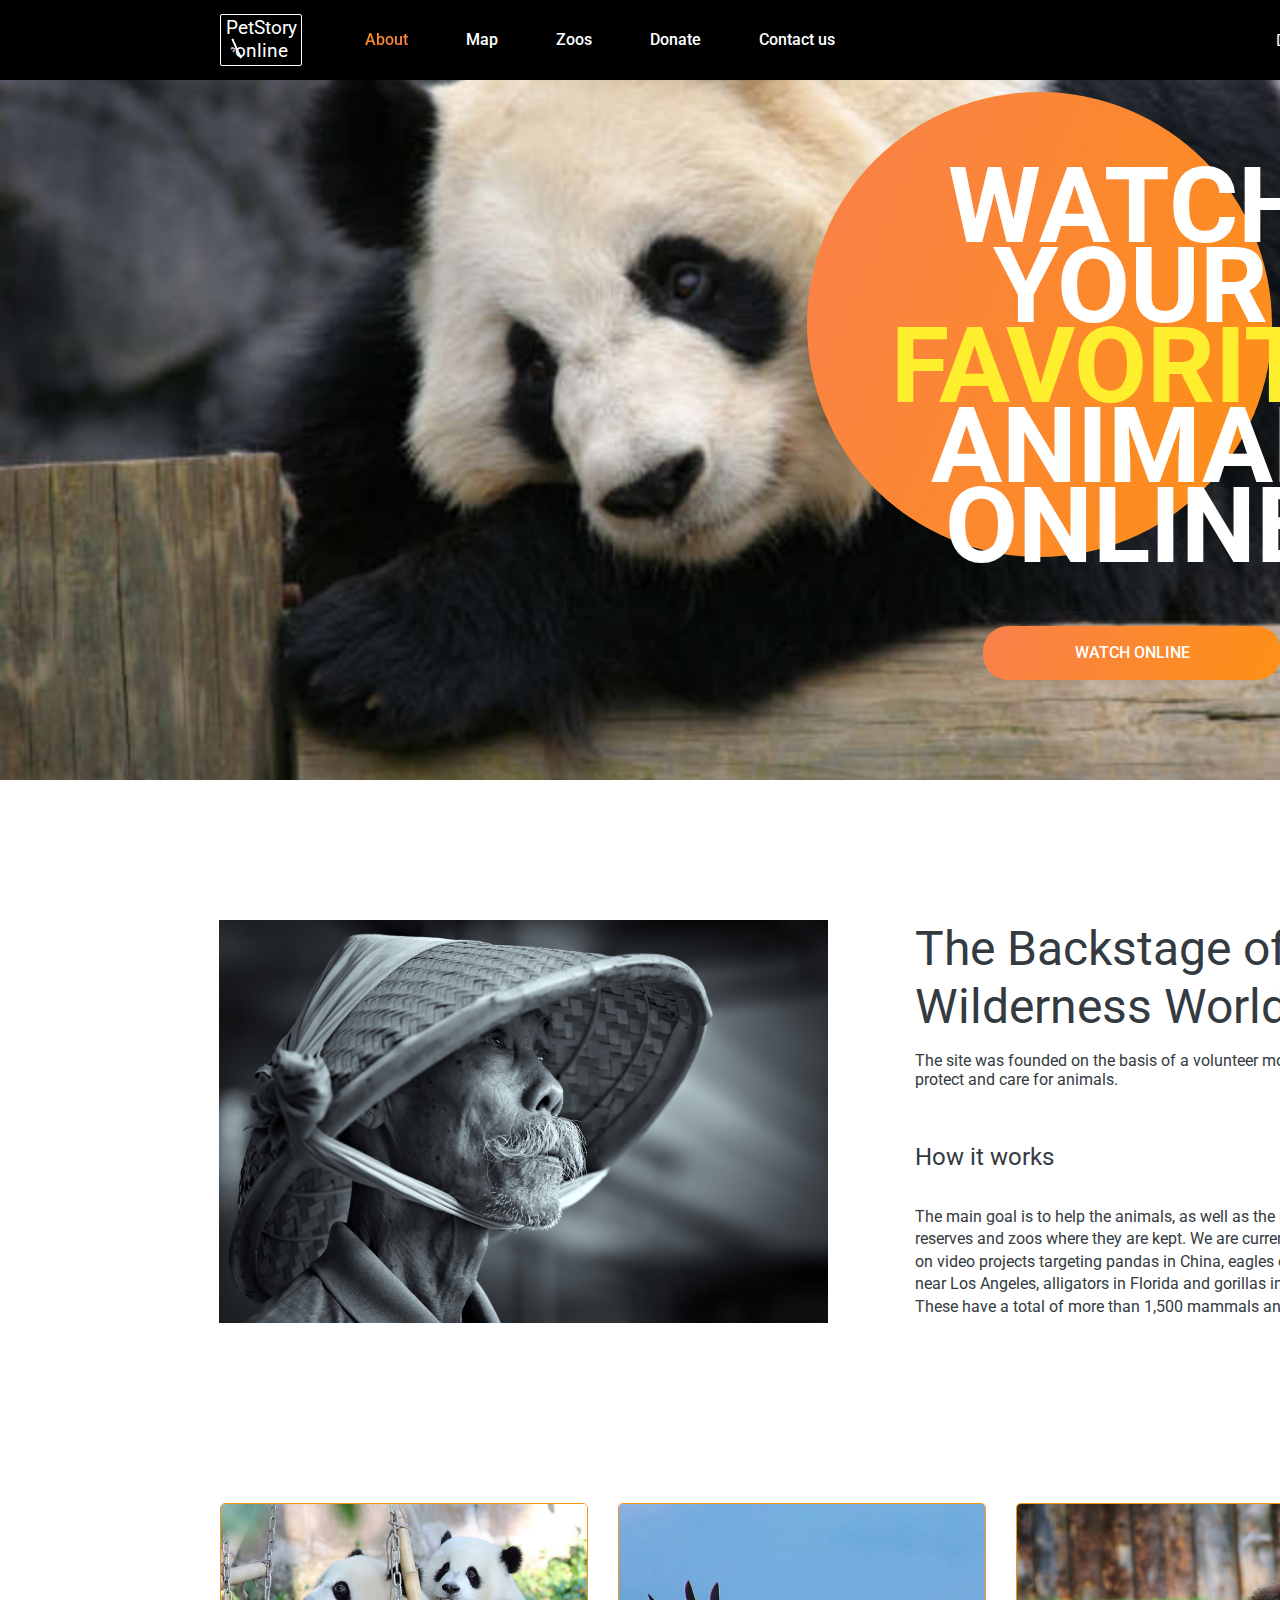
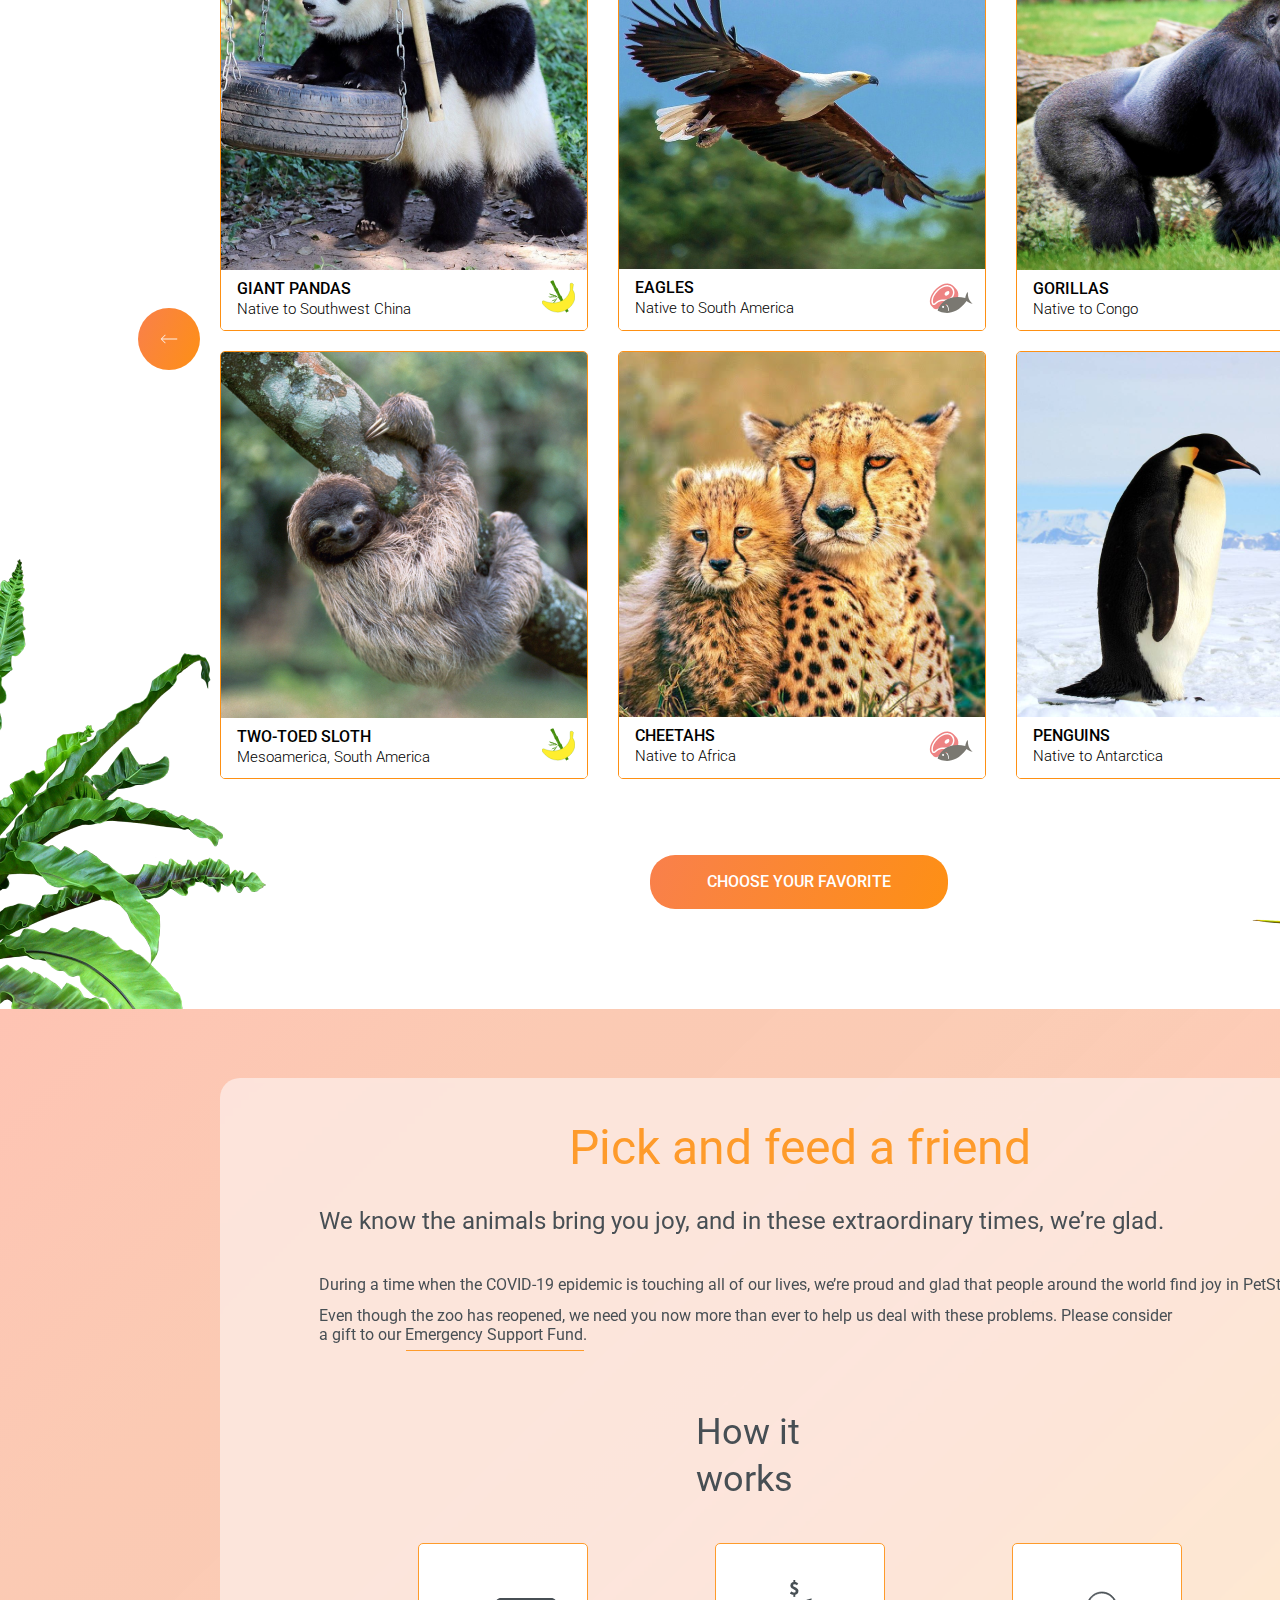
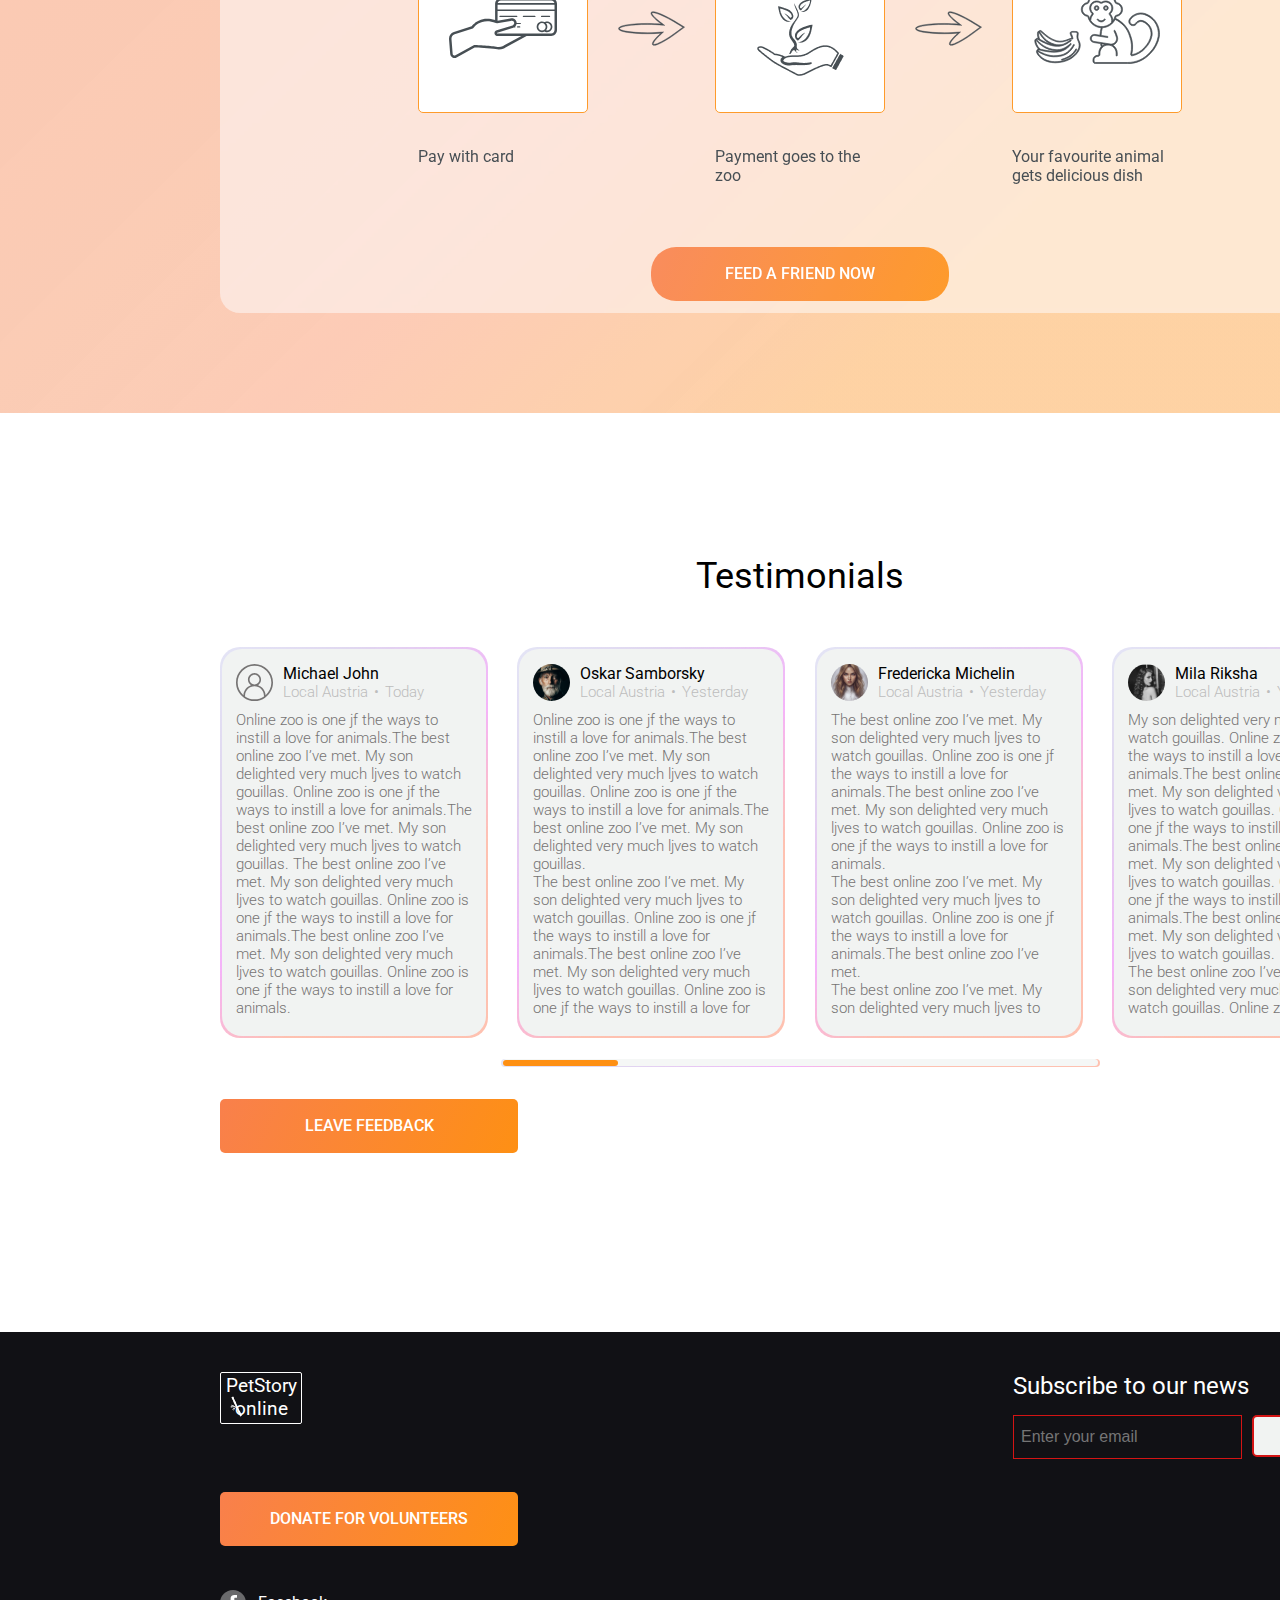
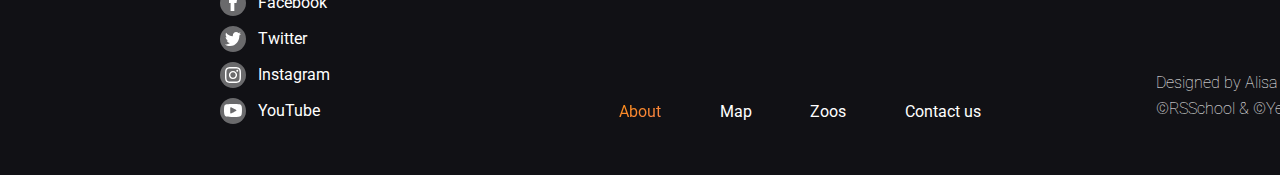
==== pages/main/index.html @ e41c55bf "Merge pull request #1 from kruchkou/online-zoo" ====
<!DOCTYPE html>
<html lang="en">

<head>
    <title>Online Zoo</title>
    <meta charset="UTF-8">
    <meta http-equiv="X-UA-Compatible" content="IE=edge">
    <meta name="viewport" content="width=device-width, initial-scale=1.0">
    <link href="style.css" rel="stylesheet">
    <link href="../../assets/styles/style.css" rel="stylesheet">
    <link rel="icon" type="image/png" href="../../assets/images/icon.png">
</head>

<body>
    <header>
        <div id="header-logo">
            <a href="index.html"><img src="../../assets/images/bamboo.svg" alt="Bamboo logo" id="header-logo-img">
                <h1 id="logo-text">PetStory online</h1>
            </a>
        </div>
        <nav class="header-menu">
            <ul>
                <li><a class="menu-active" href="index.html">About</a></li>
                <li><a href="#">Map</a></li>
                <li><a href="#">Zoos</a></li>
                <li><a href="donate.html">Donate</a></li>
                <li><a href="#">Contact us</a></li>
            </ul>
        </nav>
        <a href="https://www.figma.com/file/jfEFwkXVj1WRq7sUHDr8os/PetStory-online" id="header-copyright">Designed by
            ©</a>
    </header>
    <main>
        <section id="watch-online">
            <span id="watch-online-circle"></span>
            <div id="watch-online-text">
                <h2>WATCH YOUR
                    <span id="text-orange">FAVORITE</span>
                    ANIMAL ONLINE
            </div>
            <a href="#" class="btn btn-rounded" id="watch-online-button">WATCH ONLINE</a>
        </section>

        <section id="backstage">
            <div id="backstage-box">
                <img src="../../assets/images/bamboo-cap.png">
                <div id="backstage-text-box">
                    <h2>The Backstage of the Wilderness World.</h2>
                    <p id="backstage-describe">The site was founded on the basis of a volunteer movement to protect and
                        care for animals.</p>
                    <h3>How it works</h3>
                    <p id="backstage-text">The main goal is to help the animals, as well as the nature reserves and zoos
                        where they are kept. We are currently working on video projects targeting pandas in China,
                        eagles on an island near Los Angeles, alligators in Florida and gorillas in the Congo. These
                        have a total of more than 1,500 mammals and reptiles.</p>
                </div>
            </div>
            <img id="backstage-flower" src="../../assets/images/flower_foto1.png">
        </section>

        <section id="animals">
            <div id="animals-scroll-box">
                <a href="#" class="btn btn-round"><img src="../../assets/images/arrow-left.svg"></a>
                <div id="animals-grid">
                    <div class="animal-card">
                        <div class="animal-card-image-box">
                            <img class="animal-card-image" src="../../assets/images/animals/animal 1.png"></img>
                            <div class="animal-card-hover-box">
                                <h3 class="animal-card-hover-title">GIANT PANDAS</h3>
                                <h2 class="animal-card-hover-description">Native to Southwest China</p>
                            </div>
                        </div>
                        <div class="animal-card-description">
                            <div class="animal-card-description-text">
                                <h3 class="animal-title">GIANT PANDAS</h3>
                                <p class="animal-description">Native to Southwest China</p>
                            </div>
                            <img class="animal-card-description-image" src="../../assets/images/banana-bamboo_icon.svg">
                        </div>
                    </div>

                    <div class="animal-card">
                        <div class="animal-card-image-box">
                            <img class="animal-card-image" src="../../assets/images/animals/animal 2.png"></img>
                            <div class="animal-card-hover-box">
                                <h3 class="animal-card-hover-title">EAGLES</h3>
                                <h2 class="animal-card-hover-description">Native to South America</p>
                            </div>
                        </div>
                        <div class="animal-card-description">
                            <div class="animal-card-description-text">
                                <h3 class="animal-title">EAGLES</h3>
                                <p class="animal-description">Native to South America</p>
                            </div>
                            <img class="animal-card-description-image" src="../../assets/images/meet-fish_icon.svg">
                        </div>
                    </div>

                    <div class="animal-card">
                        <div class="animal-card-image-box">
                            <img class="animal-card-image" src="../../assets/images/animals/animal 3.png"></img>
                            <div class="animal-card-hover-box">
                                <h3 class="animal-card-hover-title">GORILLAS</h3>
                                <h2 class="animal-card-hover-description">Native to Congo</p>
                            </div>
                        </div>
                        <div class="animal-card-description">
                            <div class="animal-card-description-text">
                                <h3 class="animal-title">GORILLAS</h3>
                                <p class="animal-description">Native to Congo</p>
                            </div>
                            <img class="animal-card-description-image" src="../../assets/images/banana-bamboo_icon.svg">
                        </div>
                    </div>

                    <div class="animal-card">
                        <div class="animal-card-image-box">
                            <img class="animal-card-image" src="../../assets/images/animals/animal 4.png"></img>
                            <div class="animal-card-hover-box">
                                <h3 class="animal-card-hover-title">TWO-TOED SLOTH</h3>
                                <h2 class="animal-card-hover-description">Mesoamerica, South America</p>
                            </div>
                        </div>
                        <div class="animal-card-description">
                            <div class="animal-card-description-text">
                                <h3 class="animal-title">TWO-TOED SLOTH</h3>
                                <p class="animal-description">Mesoamerica, South America</p>
                            </div>
                            <img class="animal-card-description-image" src="../../assets/images/banana-bamboo_icon.svg">
                        </div>
                    </div>

                    <div class="animal-card">
                        <div class="animal-card-image-box">
                            <img class="animal-card-image" src="../../assets/images/animals/animal 5.png"></img>
                            <div class="animal-card-hover-box">
                                <h3 class="animal-card-hover-title">CHEETAHS</h3>
                                <h2 class="animal-card-hover-description">Native to Africa</p>
                            </div>
                        </div>
                        <div class="animal-card-description">
                            <div class="animal-card-description-text">
                                <h3 class="animal-title">CHEETAHS</h3>
                                <p class="animal-description">Native to Africa</p>
                            </div>
                            <img class="animal-card-description-image" src="../../assets/images/meet-fish_icon.svg">
                        </div>
                    </div>

                    <div class="animal-card">
                        <div class="animal-card-image-box">
                            <img class="animal-card-image" src="../../assets/images/animals/animal 6.png"></img>
                            <div class="animal-card-hover-box">
                                <h3 class="animal-card-hover-title">PENGUINS</h3>
                                <h2 class="animal-card-hover-description">Native to Antarctica</p>
                            </div>
                        </div>
                        <div class="animal-card-description">
                            <div class="animal-card-description-text">
                                <h3 class="animal-title">PENGUINS</h3>
                                <p class="animal-description">Native to Antarctica</p>
                            </div>
                            <img class="animal-card-description-image" src="../../assets/images/meet-fish_icon.svg">
                        </div>
                    </div>
                </div>
                <a href="#" class="btn btn-round"><img src="../../assets/images/arrow-right.svg"></a>
            </div>

            <div id="animal-btn-box">
                <a href="#" id="choose-favorite-button" class="btn btn-rounded">CHOOSE YOUR FAVORITE</a>
            </div>

            <img id="animals-left-img" src="../../assets/images/palm_foto.png">
            <img id="animals-right-img" src="../../assets/images/strelitzia 1.png">
        </section>

        <section id="pick-friend">
            <div id="pick-friend-box">
                <h2 id="pick-friend-title">Pick and feed a friend</h2>
                <div id="pick-friend-text-box">
                    <p id="pick-friend-subtitle">We know the animals bring you joy, and in these extraordinary times,
                        we’re glad.</p>
                    <p id="pick-friend-covid">During a time when the COVID-19 epidemic is touching all of our lives,
                        we’re proud and glad that people around the world find joy in PetStory.</p>
                    <p id="pick-friend-description">Even though the zoo has reopened, we need you now more than ever to
                        help us deal with these problems. Please consider a gift to our <a href="donate.html"
                            class="color-darkgray">Emergency Support Fund.</a></p>
                    <span id="pick-friend-underline"></span>
                </div>
                <h3 id="pick-friend-how-it-works">How it works</h3>
                <div id="how-it-works-flow-box">
                    <div class="how-it-works-item-box">
                        <img class="how-it-works-item-icon" src="../../assets/images/pay.svg">
                        <p class="how-it-works-item-description">Pay with card</p>
                    </div>
                    <img class="how-it-works-arrow" src="../../assets/images/how-it-works-arrow.svg"></img>
                    <div class="how-it-works-item-box">
                        <img class="how-it-works-item-icon" src="../../assets/images/zoo.png">
                        <p class="how-it-works-item-description">Payment goes to the zoo</p>
                    </div>
                    <img class="how-it-works-arrow" src="../../assets/images/how-it-works-arrow.svg"></img>
                    <div class="how-it-works-item-box">
                        <img class="how-it-works-item-icon" src="../../assets/images/monkey.svg">
                        <p class="how-it-works-item-description">Your favourite animal gets delicious dish</p>
                    </div>
                </div>
                <a href="donate.html" id="feed-friend-now" class="btn btn-rounded">FEED A FRIEND NOW</a>
            </div>
        </section>

        <section id="testimotionals">
            <div id="testimotionals-box">
                <h3 id="testimotionals-title">Testimonials</h3>
                <div id="testimotionals-content-box">
                    <div class="testimotionals-card-border">
                        <div class="testimotionals-card">
                            <div class="testimotionals-card-box">
                                <div class="testimotionals-card-header-box">
                                    <img src="../../assets/images/anonimous.svg">
                                    <div class="testimotionals-card-title-box">
                                        <p class="testimotionals-card-title">Michael John</p>
                                        <div class="testimotionals-card-title-description">
                                            <p>Local Austria</p>
                                            <p>•</p>
                                            <p>Today</p>
                                        </div>
                                    </div>
                                </div>
                                <div class="testimotionals-card-content">
                                    <p>Online zoo is one jf the ways to instill a love for animals.The best online zoo
                                        I’ve met. My son delighted very much ljves to watch gouillas. Online zoo is one
                                        jf the ways to instill a love for animals.The best online zoo I’ve met. My son
                                        delighted very much ljves to watch gouillas.
                                        The best online zoo I’ve met. My son delighted very much ljves to watch
                                        gouillas. Online zoo is one jf the ways to instill a love for animals.The best
                                        online zoo I’ve met. My son delighted very much ljves to watch gouillas. Online
                                        zoo is one jf the ways to instill a love for animals.<br>
                                        The best online zoo I’ve met. My son delighted very much ljves to watch
                                        gouillas. Online zoo is one jf the ways to instill a love for animals.The best
                                        online zoo I’ve met. My son delighted very much ljves to watch gouillas. Online
                                        zoo is one jf the ways to instill a love for animals.
                                    </p>
                                </div>
                            </div>
                        </div>
                    </div>

                    <div class="testimotionals-card-border">
                        <div class="testimotionals-card">
                            <div class="testimotionals-card-box">
                                <div class="testimotionals-card-header-box">
                                    <img src="../../assets/images/avatar 1.svg">
                                    <div class="testimotionals-card-title-box">
                                        <p class="testimotionals-card-title">Oskar Samborsky</p>
                                        <div class="testimotionals-card-title-description">
                                            <p>Local Austria</p>
                                            <p>•</p>
                                            <p>Yesterday</p>
                                        </div>
                                    </div>
                                </div>
                                <div class="testimotionals-card-content">
                                    <p>Online zoo is one jf the ways to instill a love for animals.The best online zoo
                                        I’ve met. My son delighted very much ljves to watch gouillas. Online zoo is one
                                        jf the ways to instill a love for animals.The best online zoo I’ve met. My son
                                        delighted very much ljves to watch gouillas.<br>
                                        The best online zoo I’ve met. My son delighted very much ljves to watch
                                        gouillas. Online zoo is one jf the ways to instill a love for animals.The best
                                        online zoo I’ve met. My son delighted very much ljves to watch gouillas. Online
                                        zoo is one jf the ways to instill a love for animals.

                                        The best online zoo I’ve met. My son delighted very much ljves to watch
                                        gouillas. Online zoo is one jf the ways to instill a love for animals.The best
                                        online zoo I’ve met. My son delighted very much ljves to watch gouillas. Online
                                        zoo is one jf the ways to instill a love for animals.

                                    </p>
                                </div>
                            </div>
                        </div>
                    </div>

                    <div class="testimotionals-card-border">
                        <div class="testimotionals-card">
                            <div class="testimotionals-card-box">
                                <div class="testimotionals-card-header-box">
                                    <img src="../../assets/images/avatar 2.svg">
                                    <div class="testimotionals-card-title-box">
                                        <p class="testimotionals-card-title">Fredericka Michelin</p>
                                        <div class="testimotionals-card-title-description">
                                            <p>Local Austria</p>
                                            <p>•</p>
                                            <p>Yesterday</p>
                                        </div>
                                    </div>
                                </div>
                                <div class="testimotionals-card-content">
                                    <p>The best online zoo I’ve met. My son delighted very much ljves to watch gouillas.
                                        Online zoo is one jf the ways to instill a love for animals.The best online zoo
                                        I’ve met. My son delighted very much ljves to watch gouillas. Online zoo is one
                                        jf the ways to instill a love for animals.<br>
                                        The best online zoo I’ve met. My son delighted very much ljves to watch
                                        gouillas. Online zoo is one jf the ways to instill a love for animals.The best
                                        online zoo I’ve met.<br>
                                        The best online zoo I’ve met. My son delighted very much ljves to watch
                                        gouillas. Online zoo is one jf the ways to instill a love for animals.The best
                                        online zoo I’ve met. My son delighted very much ljves to watch gouillas. Online
                                        zoo is one jf the ways to instill a love for animals.

                                    </p>
                                </div>
                            </div>
                        </div>
                    </div>

                    <div class="testimotionals-card-border">
                        <div class="testimotionals-card">
                            <div class="testimotionals-card-box">
                                <div class="testimotionals-card-header-box">
                                    <img src="../../assets/images/avatar 3.svg">
                                    <div class="testimotionals-card-title-box">
                                        <p class="testimotionals-card-title">Mila Riksha</p>
                                        <div class="testimotionals-card-title-description">
                                            <p>Local Austria</p>
                                            <p>•</p>
                                            <p>Yesterday</p>
                                        </div>
                                    </div>
                                </div>
                                <div class="testimotionals-card-content">
                                    <p>My son delighted very much ljves to watch gouillas. Online zoo is one jf the ways
                                        to instill a love for animals.The best online zoo I’ve met. My son delighted
                                        very much ljves to watch gouillas. Online zoo is one jf the ways to instill a
                                        love for animals.The best online zoo I’ve met. My son delighted very much ljves
                                        to watch gouillas. Online zoo is one jf the ways to instill a love for
                                        animals.The best online zoo I’ve met. My son delighted very much ljves to watch
                                        gouillas.<br>
                                        The best online zoo I’ve met. My son delighted very much ljves to watch
                                        gouillas. Online zoo is one jf the ways to instill a love for animals.The best
                                        online zoo I’ve met. My son delighted very much ljves to watch gouillas. Online
                                        zoo is one jf the ways to instill a love for animals.

                                    </p>
                                </div>
                            </div>
                        </div>
                    </div>
                </div>
                <div id="testimotionals-progressbar-box">
                    <div id="testimotionals-progressbar-border">
                        <input id="testimotionals-progressbar" type="range" value="0"></input>
                    </div>
                </div>
                <div id="testimotionals-button-box">
                    <a href="index.html" class="btn btn-squared">LEAVE FEEDBACK</a>
                </div>
                <img id="testimotionals-right-img" src="../../assets/images/leaf_foto.png">
            </div>
        </section>
        <footer>
            <div id="footer-box">
                <div id="footer-left-column">
                    <div id="header-logo">
                        <a href="index.html"><img src="../../assets/images/bamboo.svg" alt="Bamboo logo"
                                id="header-logo-img">
                            <p id="logo-text">PetStory online</p>
                        </a>
                    </div>
                    <a href="donate.html" id="donate-button" class="btn btn-squared">DONATE FOR VOLUNTEERS</a>
                    <nav id="socials">
                        <a href="https://www.facebook.com/" class="social-link-box">
                            <img class="social-icon" src="../../assets/images/facebook.svg">
                            <p class="social-text">Facebook</p>
                        </a>
                        <a href="https://www.twitter.com/" class="social-link-box">
                            <img class="social-icon" src="../../assets/images/twitter.svg">
                            <p class="social-text">Twitter</p>
                        </a>
                        <a href="https://www.instagram.com/" class="social-link-box">
                            <img class="social-icon" src="../../assets/images/instagram.svg">
                            <p class="social-text">Instagram</p>
                        </a>
                        <a href="https://www.youtube.com/" class="social-link-box">
                            <img class="social-icon" src="../../assets/images/youtube.svg">
                            <p class="social-text">YouTube</p>
                        </a>
                    </nav>
                </div>
                <nav id="footer-center-column">
                    <a href="#" class="footer-nav-item menu-active">About</a>
                    <a href="#" class="footer-nav-item">Map</a>
                    <a href="#" class="footer-nav-item">Zoos</a>
                    <a href="#" class="footer-nav-item">Contact us</a>
                </nav>
                <div id="footer-right-column">
                    <p id="subscribe">Subscribe to our news</p>
                    <form id="form">
                        <input id="email" type="email" placeholder="Enter your email" value="" required></input>
                        <input type="submit" class="btn-submit" value="Submit"></input>
                </div>
            </div>

            <div id="footer-copyright">
                <p class="footer-copyright-text">Designed by Alisa Samborskaya</p>
                <p class="footer-copyright-text">©RSSchool & ©Yem Digital 2021</p>
            </div>
            </div>
        </footer>
    </main>
</body>

</html>
---- pages/main/style.css ----
a {
    text-decoration: none;
    color: white;
}

input {
    -webkit-appearance: none;
}

.color-darkgray {
    color: #333B41;
}

#watch-online {
    position: relative;
    height: 700px;
    background-image: url("../../assets/images/Giant\ Panda.png");
    background-position: bottom;
}

#watch-online-circle {
    border-radius: 50%;
    display: inline-block;
    width: 465px;
    height: 465px;
    left: 807px;
    top: 12px;

    position: absolute;
    background: linear-gradient(113.96deg, #F9804B 1.49%, #FE9013 101.44%);
}

#watch-online-text {
    align-items: center;
    justify-content: center;
    display: flex;
    width: 500.31px;
    height: 400px;
    top: 86px;
    left: 880px;
    position: absolute;
}

#watch-online-text>h2 {
    color: white;
    font-weight: 700;
    font-size: 106.496px;
    line-height: 75%;
    text-align: center;
}

#watch-online-text #text-orange {
    color: #FFEE2E;
}

#watch-online-button {
    left: 983px;
    top: 546px;
    position: absolute;
}

.btn {
    display: flex;
    justify-content: center;
    align-items: center;
    background: linear-gradient(113.96deg, #F9804B 1.49%, #FE9013 101.44%);
    font-weight: 500;
    font-size: 16px;
    line-height: 140%;
}

.btn:hover {
    background: #E47209;
}

.btn:active {
    background: #4B9200;
}

.btn:disabled {
    background: #767474;
}

.btn-round {
    margin: 0px 20px;
    border-radius: 50%;
    width: 62px;
    height: 62px;
}

.btn-rounded {
    width: 298px;
    height: 54px;
    border-radius: 25px;
}

.btn-squared {
    width: 298px;
    height: 54px;
    border-radius: 5px;
}

#backstage {
    position: relative;
}

#backstage-box {
    display: flex;
    height: 403px;
    padding-left: 219px;
    padding-right: 220px;
    padding-top: 128px;
    margin-top: 12px;
}

#backstage-text-box {
    margin-left: 87px;
    color: #333B41;
}

#backstage-text-box>h2 {
    margin: 0px;
    font-weight: 400;
    font-size: 48px;
    line-height: 120%;
}

#backstage-description {
    margin-top: 20px;
    font-weight: 400;
    font-size: 16px;
    line-height: 130%;
}

#backstage-text-box>h3 {
    margin-top: 54px;
    margin-bottom: 0px;
    font-style: normal;
    font-weight: 400;
    font-size: 24px;
    line-height: 120%;
}

#backstage-text {
    margin-top: 34px;
    margin-bottom: 0px;
    font-style: normal;
    font-weight: 400;
    font-size: 16px;
    line-height: 140%;
}

#backstage-flower {
    position: absolute;
    left: 1400px;
    top: 0px;
}

#animals {
    position: relative;
    padding-left: 118px;
    padding-right: 120px;
    padding-bottom: 100px;
}

#animals-scroll-box {
    margin-top: 180px;
    display: flex;
    justify-content: center;
    align-items: center;
}

#animals-grid {
    display: grid;
    grid-template-columns: repeat(3, 1fr);
    column-gap: 30px;
    row-gap: 20px;
    width: 1158px;
    height: 872px;
}

.animal-card {
    position: relative;
    color: black;
    width: 366px;
    height: 426px;
    border: 1px solid #FE9013;
    border-radius: 5px;
    overflow: hidden;
}

.animal-card-description {
    background-color: white;
    z-index: 5;
    width: 100%;
    position: absolute;
    bottom: 0px;
    display: flex;
}

.animal-title {
    margin: 8px 0 0 0;
    font-weight: 500;
    font-size: 16px;
    line-height: 140%;
    height: 22px;
}

.animal-description {
    margin: 0px;
    font-weight: 300;
    font-size: 15px;
    line-height: 120%;
    height: 22px;
}

.animal-card-image-box {
    width: 366px;
    height: 366px;
    position: absolute;
    top: 0px;
    left: 0px;
}

.animal-card-image {
    z-index: 1;
    position: absolute;
    top: 0px;
    left: 0px;
    transition: all 300ms;
}

.animal-card-image-box:hover .animal-card-image {
    transform: scale(1.1);
}

.animal-card-image-box:hover .animal-card-hover-box {
    opacity: 1;
    transform: scale(1.1);
}

.animal-card-hover-box {
    opacity: 0;
    display: flex;
    flex-direction: column;
    justify-content: center;
    align-items: center;
    transition: all 300ms;
    width: 366px;
    height: 366px;
    position: absolute;
    z-index: 2;
    background: rgb(0, 0, 0, 0.5);
}

.animal-card-hover-title {
    font-weight: 500;
    font-size: 16px;
    line-height: 140%;
    height: 22px;
    color: white;
}

.animal-card-hover-description {
    font-weight: 300;
    font-size: 15px;
    line-height: 120%;
    height: 22px;
    color: white;
}

.animal-card-description-image {
    margin-left: auto;
    margin-top: 10px;
    margin-bottom: 13px;
    margin-right: 12px;
}

.animal-card-description-text {
    margin-left: 16px;
}

#animal-btn-box {
    margin-top: 80px;
    display: flex;
    justify-content: center;
    align-items: center;
}

#animals-left-img {
    position: absolute;
    left: 0px;
    bottom: 0px;
}

#animals-right-img {
    position: absolute;
    right: 0px;
    bottom: 0px;
}

#pick-friend {
    padding-top: 69px;
    position: relative;
    top: 0px;
    /* padding-top: 69px; */
    height: 935px;
    background: linear-gradient(315.75deg, rgba(254, 210, 144, 0.7) 30.06%, #FEBDAB 100.95%, rgba(254, 210, 144, 0.7) 106.36%), linear-gradient(315.75deg, rgba(254, 189, 171, 0.74) 30.06%, rgba(243, 169, 248, 0.66) 50.74%, #E0D8F0 80.49%, #EAF7FE 127.9%, #EAF7FE 149.54%), linear-gradient(315.75deg, rgba(254, 189, 171, 0.74) 30.06%, rgba(243, 169, 248, 0.66) 50.74%, #E0D8F0 80.49%, #EAF7FE 127.9%, #EAF7FE 149.54%);
    opacity: 0.9;
}

#pick-friend-box {
    display: flex;
    flex-flow: column;
    color: #333B41;
    height: 835px;
    margin: 0px 220px 100px 220px;
    background: rgba(253, 253, 255, 0.52);
    backdrop-filter: blur(2px);
    border-radius: 20px;
}

#pick-friend-title {
    align-self: center;
    width: 463px;
    padding-top: 41px;
    margin: 0px;
    font-weight: 400;
    font-size: 48px;
    line-height: 120%;
    text-align: center;
    color: #FE9013;
}

#pick-friend-text-box {
    margin-left: 99px;
}

#pick-friend-subtitle {
    margin-bottom: 0px;
    margin-top: 30px;
    font-weight: 400;
    font-size: 24px;
    line-height: 120%;
}

#pick-friend-covid {
    margin-top: 40px;
    margin-bottom: 0px;
    font-size: 16px;
    line-height: 130%;
}

#pick-friend-description {
    width: 863px;
    margin: 10px 0 0 0;
}

#pick-friend-underline {
    left: 186px;
    top: 272px;
    position: absolute;
    display: inline-block;
    width: 178px;
    height: 1px;
    background: #FE9013;
}

#pick-friend-how-it-works {
    align-self: center;
    margin: 5px 0 0 0;
    width: 209px;
    padding-top: 60px;
    font-weight: 400;
    font-size: 36px;
    line-height: 130%;
}

#how-it-works-flow-box {
    margin-top: 40px;
    align-self: center;
    justify-content: space-between;
    display: flex;
    height: 244px;
    width: 764px;
}

.how-it-works-item-icon {
    object-fit: scale-down;
    height: 168px;
    width: 168px;
    border: 1px solid #FE9013;
    background-color: white;
    border-radius: 5px;
}

.how-it-works-item-description {
    margin: 30px 0 0 0;
    /* color:#333B41; */
    width: 168px;
    height: 46px;
}

.how-it-works-arrow {
    height: 35.08px;
    width: 69px;
    margin-top: 68px;
}

#feed-friend-now {
    margin-top: 60px;
    align-self: center;
}

#testimotionals {
    display: flex;
    justify-content: center;
    padding-top: 140px;
    position: relative;
    height: 779px;
}

#testimotionals-box {
    width: 1160px;
    display: flex;
    flex-direction: column;
}

#testimotionals-title {
    font-weight: 400;
    font-size: 36px;
    line-height: 130%;
    text-align: center;
    margin: 0px;
}

#testimotionals-content-box {
    display: flex;
    justify-content: space-between;
    margin-top: 47px;
    height: 391px;
}

.testimotionals-card-border {
    display: flex;
    justify-content: center;
    align-items: center;
    border-radius: 20px;
    height: 391px;
    width: 268px;
    background-image: linear-gradient(315.75deg, rgba(254, 189, 171, 0.74) 30.06%, rgba(243, 169, 248, 0.66) 50.74%, #E0D8F0 80.49%, #EAF7FE 127.9%, #EAF7FE 149.54%),
        linear-gradient(315.75deg, rgba(254, 189, 171, 0.74) 30.06%, rgba(243, 169, 248, 0.66) 50.74%, #E0D8F0 80.49%, #EAF7FE 127.9%, #EAF7FE 149.54%);
}

.testimotionals-card {
    height: 387px;
    width: 264px;
    color: #333B41;
    background: #F1F3F2;
    border-radius: 20px;
}

.testimotionals-card-box {
    padding: 15px 12px 19px 14px;
}

.testimotionals-card-header-box {
    display: flex;
    height: 37px;
}

.testimotionals-card-title-box {
    margin-left: 10px;
}

.testimotionals-card-title {
    font-weight: 400;
    font-size: 16px;
    line-height: 120%;
    color: black;
    margin: 0px;
}

.testimotionals-card-title-description {
    display: flex;
    flex-direction: row;
    color: #BDBDBD;
}

.testimotionals-card-title-description>p {
    font-weight: 300;
    font-size: 15px;
    line-height: 120%;
    margin: 0 6px 0 0;
}

.testimotionals-card-content {
    margin-top: 10px;
    font-weight: 300;
    font-size: 15px;
    line-height: 120%;
    height: 308px;
    overflow: hidden;
    color: #767474;
}

.testimotionals-card-content>p {
    margin: 0px;
}

#testimotionals-progressbar-box {
    margin-top: 21px;
    display: flex;
    justify-content: center;
}

#testimotionals-progressbar-border {
    position: relative;
    display: flex;
    justify-content: center;
    align-items: center;
    border-radius: 5px;
    width: 599px;
    height: 8px;
    background: linear-gradient(315.75deg, rgba(254, 189, 171, 0.74) 30.06%, rgba(243, 169, 248, 0.66) 50.74%, #E0D8F0 80.49%, #EAF7FE 127.9%, #EAF7FE 149.54%),
        linear-gradient(315.75deg, rgba(254, 189, 171, 0.74) 30.06%, rgba(243, 169, 248, 0.66) 50.74%, #E0D8F0 80.49%, #EAF7FE 127.9%, #EAF7FE 149.54%);
}

#testimotionals-progressbar-border {
    position: relative;
    display: flex;
    justify-content: center;
    align-items: center;
    border-radius: 5px;
    width: 599px;
    height: 8px;
    background: linear-gradient(315.75deg, rgba(254, 189, 171, 0.74) 30.06%, rgba(243, 169, 248, 0.66) 50.74%, #E0D8F0 80.49%, #EAF7FE 127.9%, #EAF7FE 149.54%),
        linear-gradient(315.75deg, rgba(254, 189, 171, 0.74) 30.06%, rgba(243, 169, 248, 0.66) 50.74%, #E0D8F0 80.49%, #EAF7FE 127.9%, #EAF7FE 149.54%);
}

#testimotionals-progressbar {
    background: #F5F7F6;
    border-radius: 5px;
    display: block;
    width: 598px;
    height: 7px;
    z-index: 0;
}

#testimotionals-progressbar::-webkit-slider-thumb {
    -webkit-appearance: none;
    border: none;
    width: 115.19px;
    border-radius: 5px;
    height: 6px;
    background-color: #FE9013;
}

#testimotionals-button-box {
    margin-top: 32px;
}

#testimotionals-right-img {
    position: absolute;
    right: 0px;
    bottom: -32px;
    z-index: -1;
}

footer {
    color: white;
    height: 443px;
    background: #111115;
    position: relative;
}

#footer-box {
    padding: 40px 220px 50px 220px;
    display: flex;
    justify-content: space-between;
}

#footer-left-column {
    width: 298px;
}

#donate-button {
    margin-top: 68px;
}

#socials {
    display: block;
    margin-top: 44px;
}

.social-link-box {
    margin-bottom: 10px;
    display: flex;
    flex-direction: row;
    align-items: center;
}

.social-link-box:hover .social-icon {
    background: #4B9200;
}

.social-link-box:hover .social-text {
    color: #4B9200;
}

.social-icon {
    width: 26px;
    height: 26px;
    background: rgba(196, 196, 196, 0.5);
    /* padding: 5px; */
    border-radius: 50px;
}

.social-text {
    margin: 0px 0px 0px 12px;
    font-weight: 400;
    font-size: 16px;
    line-height: 140%;
}

#footer-center-column {
    width: 362px;
    position: absolute;
    left: 619px;
    bottom: 52px;
    display: flex;
    flex-direction: row;
    justify-content: space-between;
}

.footer-nav-item {
    font-weight: 400;
    font-size: 16px;
    line-height: 140%;
}

.footer-nav-item:hover {
    background: linear-gradient(113.96deg, #F9804B 1.49%, #FE9013 101.44%);
    -webkit-background-clip: text;
    -webkit-text-fill-color: transparent;
    background-clip: text;
}

#footer-right-column {
    width: 367px;
}

#subscribe {
    margin: 0px;
    font-weight: 400;
    font-size: 24px;
    line-height: 120%;
}

#form {
    display: flex;
    flex-direction: row;
    margin: 14px 0 0 0;
}

#email {
    background: #111115;
    margin: 0px;
    border: 0.7px solid #FE9013;
    width: 211px;
    height: 22px;
    font-weight: 400;
    font-size: 16px;
    line-height: 140%;
    color: #BDBDBD;
    padding: 10px 10px 10px 7px;
}

#email:active {
    border: 0.7px solid #4B9200;
}

#email:focus-visible {
    outline: none;
    border: 0.7px solid #4B9200;
}

#email:invalid {
    border: 0.7px solid #D31414;
}

.btn-submit {
    font-weight: 400;
    font-size: 16px;
    line-height: 140%;
    color: #D31414;
    width: 129px;
    height: 42px;
    margin-left: 10px;
    background: #F1F3F2;
    border: 2px solid #D31414;
    border-radius: 5px;
}

.btn-submit:active, #form:valid .btn-submit:active {
    color: #4B9200;
    border: 2px solid #4B9200;
}

#form:valid .btn-submit {
    color: black;
    border: 2px solid black;
}


#footer-copyright {
    position: absolute;
    right: 218px;
    bottom: 50px;
}

.footer-copyright-text {
    margin: 5px 0px 5px 0px;
    font-weight: 100;
    font-size: 16px;
    line-height: 130%;
}
---- assets/styles/style.css ----
@import url("https://fonts.googleapis.com/css2?family=Roboto:wght@100;300;400;500;700&display=swap");

body {
    width: 1600px;
    margin: 0;
    font-family: 'Roboto', sans-serif;
    box-sizing: border-box;
}

header {
    color: white;
    padding: 14px 220px;
    display: flex;
    height: 52px;
    background-color: black;
    align-items: center;
}

#header-logo {
    align-items: center;
    display: flex;
    position: relative;
    width: 82px !important;
    height: 52px !important;
    border-radius: 2px;
    text-align: center;
    box-sizing: border-box;
    border: 1px solid #FFFFFF;
    border-radius: 2px;
}

#header-logo a {
    text-decoration: none;
}

#header-logo-img {
    position: absolute;
    /* width: 7.03px; */
    /* height: 20.98px; */
    left: 9.13px;
    top: 22.64px;

    /* transform: matrix(-0.9, 0.52, 0.4, 0.88, 0, 0); */
}

#logo-text {
    font-family: 'Roboto';
    font-style: normal;
    font-weight: 400;
    font-size: 19.0145px;
    line-height: 120%;
    text-align: center;
    margin: 0;
    color: white;
}

.header-menu ul {
    display: flex;
    justify-content: space-around;
    flex-direction: row;
    list-style-type: none;
    padding: 0;
    margin-left: 34px;
}

.header-menu li {
    margin: 0 29px;
}

.menu-active {
    background: -webkit-linear-gradient(113.96deg, #F9804B 1.49%, #FE9013 101.44%);
    -webkit-background-clip: text;
    -webkit-text-fill-color: transparent;
}

/* Style the links inside the navigation bar */
.header-menu a {
    font-family: 'Roboto';
    font-style: normal;
    font-weight: 500;
    /* font-size: 16px; */
    line-height: 140%;
    color: #FFFFFF;
    text-decoration: none;
}

/* Change the color of links on hover */
.header-menu a:hover {
    background: linear-gradient(113.96deg, #F9804B 1.49%, #FE9013 101.44%);
    -webkit-background-clip: text;
    -webkit-text-fill-color: transparent;
    background-clip: text;
}

#header-copyright {
    margin-left: auto;
}

#header-copyright:hover {
    background: linear-gradient(113.96deg, #F9804B 1.49%, #FE9013 101.44%);
    -webkit-background-clip: text;
    -webkit-text-fill-color: transparent;
    background-clip: text;
}
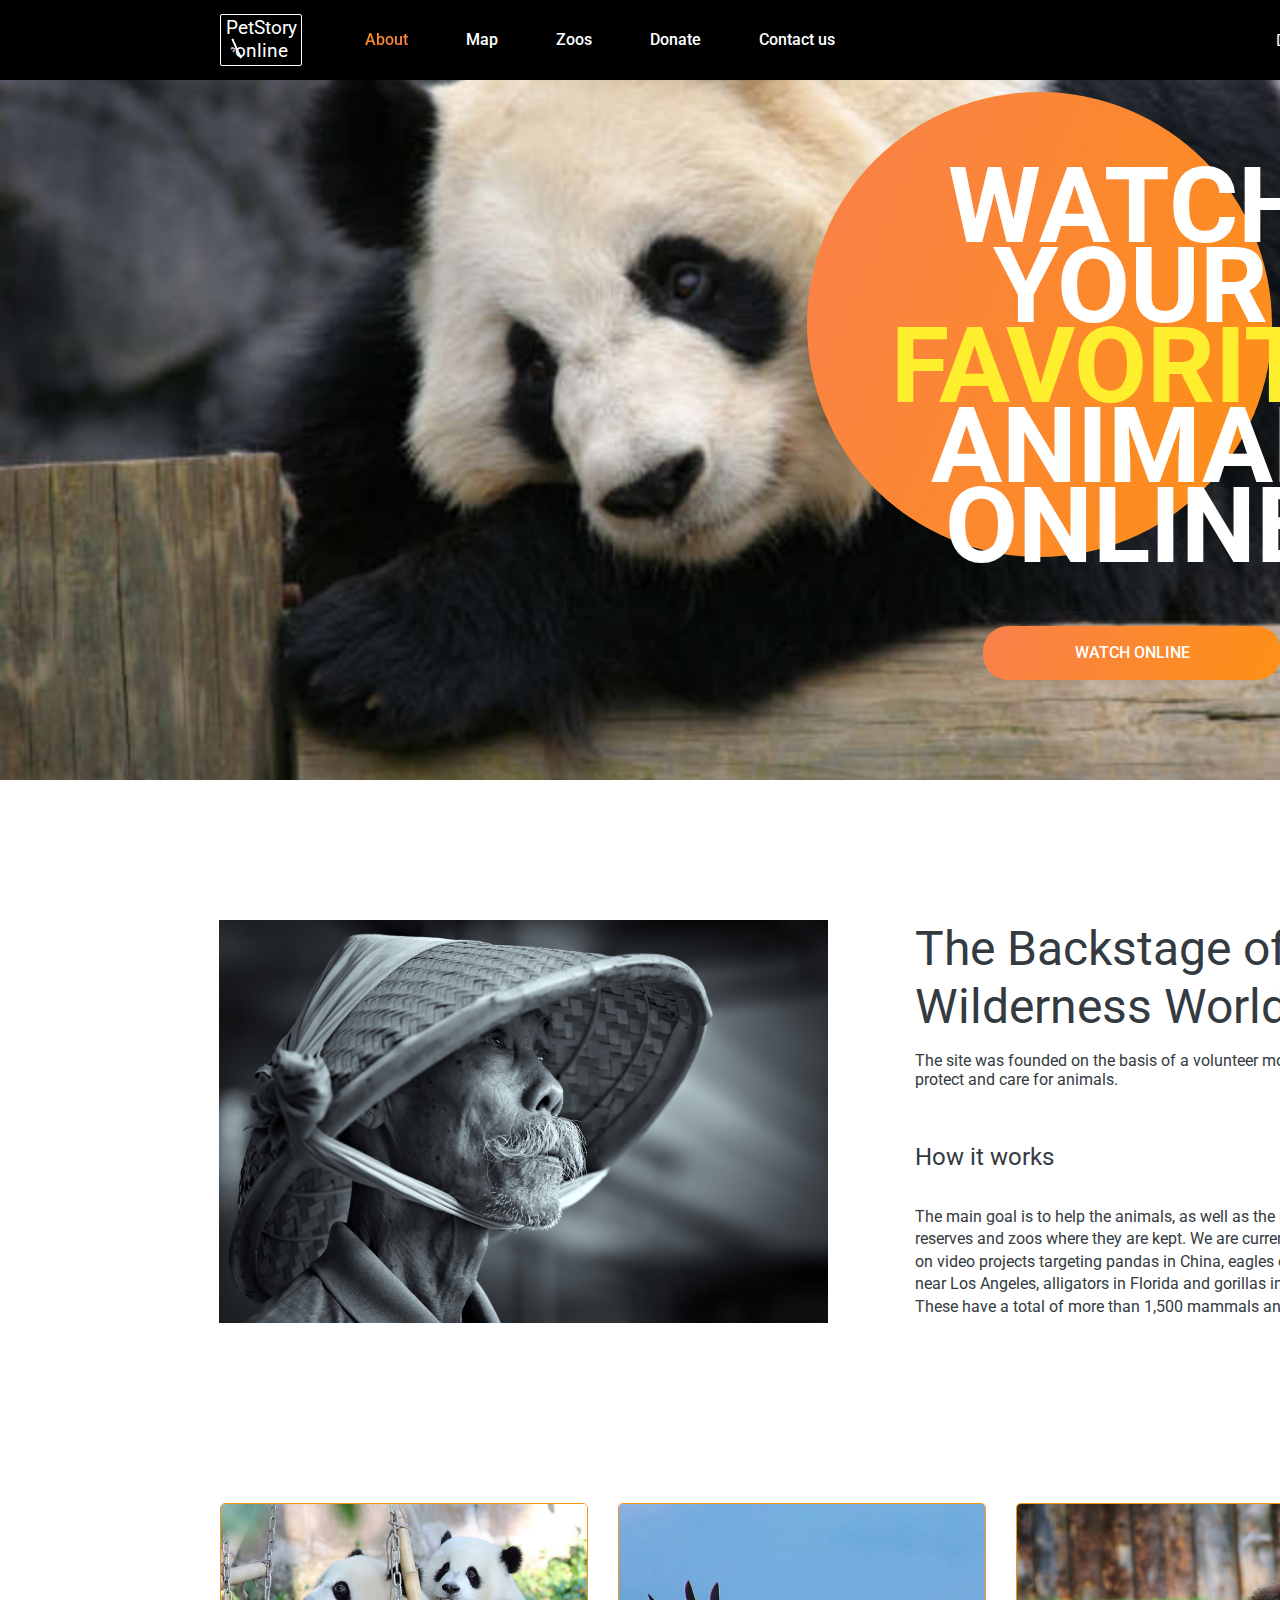
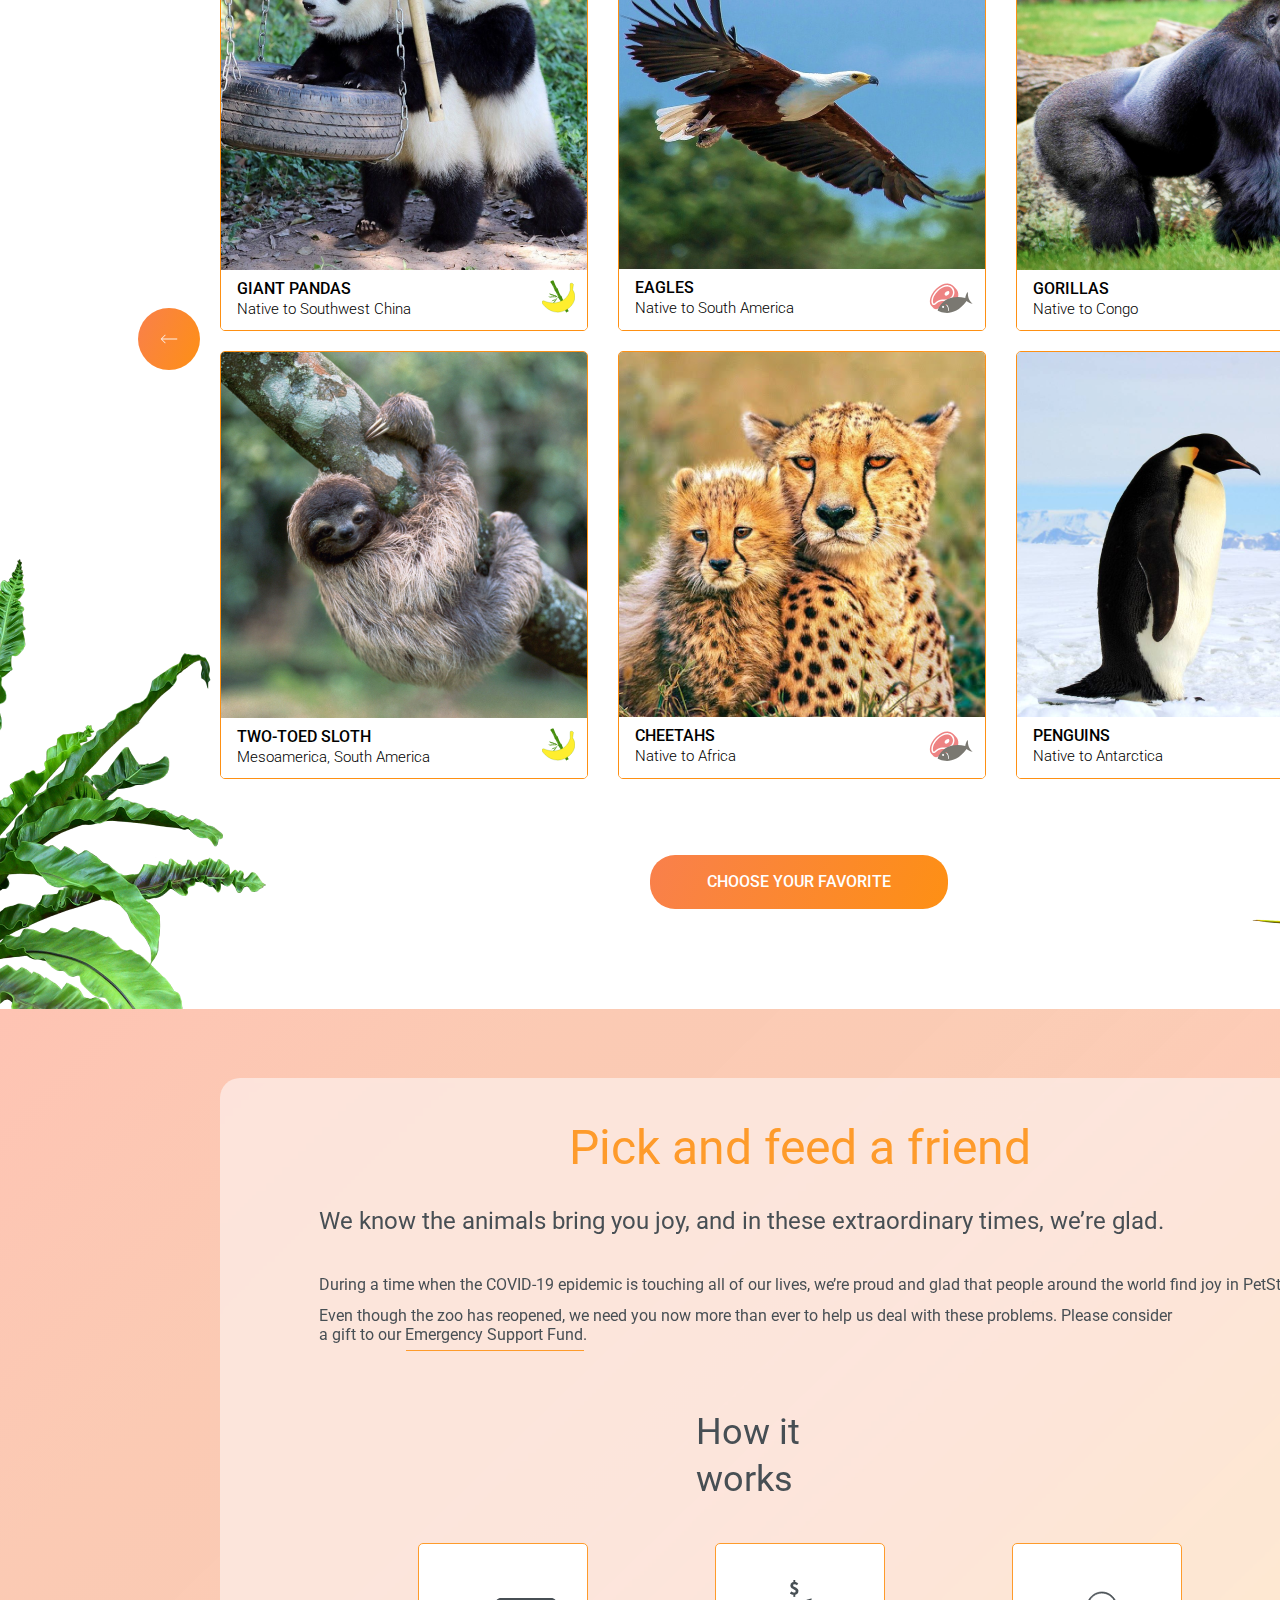
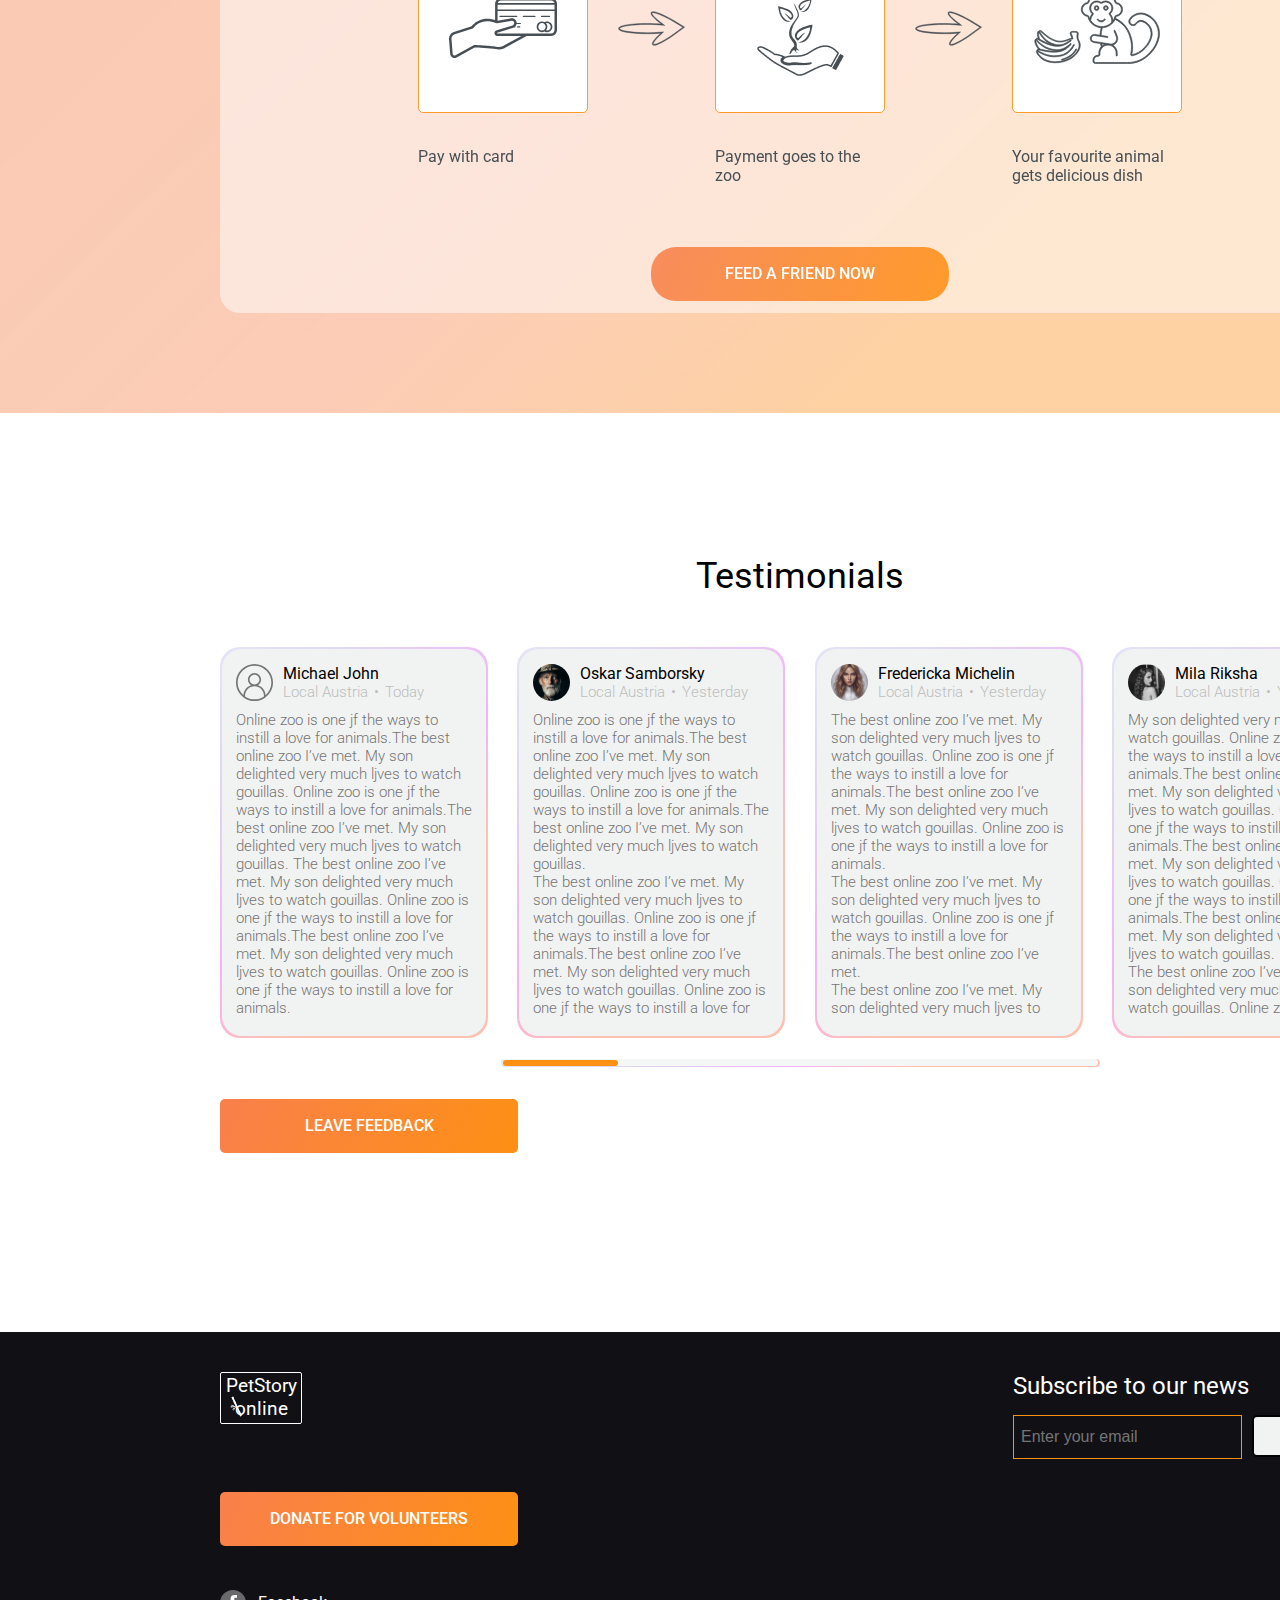
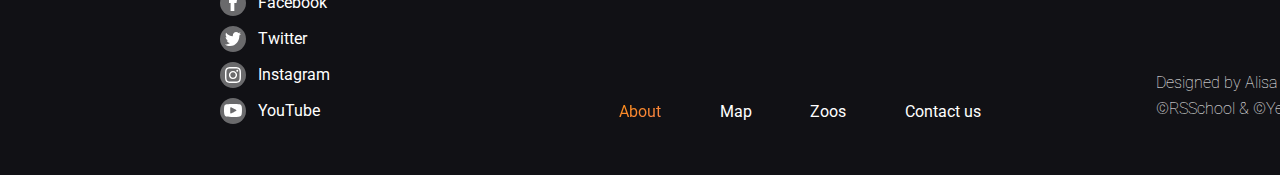
==== commit 2d836d41: "feat: add donate page" ====
--- a/pages/main/index.html
+++ b/pages/main/index.html
@@ -14,16 +14,16 @@
 <body>
     <header>
         <div id="header-logo">
-            <a href="index.html"><img src="../../assets/images/bamboo.svg" alt="Bamboo logo" id="header-logo-img">
+            <a href="../../pages/main/index.html"><img src="../../assets/images/bamboo.svg" alt="Bamboo logo" id="header-logo-img">
                 <h1 id="logo-text">PetStory online</h1>
             </a>
         </div>
         <nav class="header-menu">
             <ul>
-                <li><a class="menu-active" href="index.html">About</a></li>
+                <li><a class="menu-active" href="../../pages/main/index.html">About</a></li>
                 <li><a href="#">Map</a></li>
                 <li><a href="#">Zoos</a></li>
-                <li><a href="donate.html">Donate</a></li>
+                <li><a href="../../pages/donate/index.html">Donate</a></li>
                 <li><a href="#">Contact us</a></li>
             </ul>
         </nav>
@@ -184,7 +184,7 @@
                     <p id="pick-friend-covid">During a time when the COVID-19 epidemic is touching all of our lives,
                         we’re proud and glad that people around the world find joy in PetStory.</p>
                     <p id="pick-friend-description">Even though the zoo has reopened, we need you now more than ever to
-                        help us deal with these problems. Please consider a gift to our <a href="donate.html"
+                        help us deal with these problems. Please consider a gift to our <a href="../../pages/donate/index.html"
                             class="color-darkgray">Emergency Support Fund.</a></p>
                     <span id="pick-friend-underline"></span>
                 </div>
@@ -205,7 +205,7 @@
                         <p class="how-it-works-item-description">Your favourite animal gets delicious dish</p>
                     </div>
                 </div>
-                <a href="donate.html" id="feed-friend-now" class="btn btn-rounded">FEED A FRIEND NOW</a>
+                <a href="../../pages/donate/index.html" id="feed-friend-now" class="btn btn-rounded">FEED A FRIEND NOW</a>
             </div>
         </section>
 
@@ -362,12 +362,12 @@
             <div id="footer-box">
                 <div id="footer-left-column">
                     <div id="header-logo">
-                        <a href="index.html"><img src="../../assets/images/bamboo.svg" alt="Bamboo logo"
+                        <a href="../../pages/main/index.html"><img src="../../assets/images/bamboo.svg" alt="Bamboo logo"
                                 id="header-logo-img">
                             <p id="logo-text">PetStory online</p>
                         </a>
                     </div>
-                    <a href="donate.html" id="donate-button" class="btn btn-squared">DONATE FOR VOLUNTEERS</a>
+                    <a href="../../pages/donate/index.html" id="donate-button" class="btn btn-squared">DONATE FOR VOLUNTEERS</a>
                     <nav id="socials">
                         <a href="https://www.facebook.com/" class="social-link-box">
                             <img class="social-icon" src="../../assets/images/facebook.svg">
@@ -388,14 +388,14 @@
                     </nav>
                 </div>
                 <nav id="footer-center-column">
-                    <a href="#" class="footer-nav-item menu-active">About</a>
+                    <a href="../../pages/main/index.html" class="footer-nav-item menu-active">About</a>
                     <a href="#" class="footer-nav-item">Map</a>
                     <a href="#" class="footer-nav-item">Zoos</a>
                     <a href="#" class="footer-nav-item">Contact us</a>
                 </nav>
                 <div id="footer-right-column">
                     <p id="subscribe">Subscribe to our news</p>
-                    <form id="form">
+                    <form id="footer-form">
                         <input id="email" type="email" placeholder="Enter your email" value="" required></input>
                         <input type="submit" class="btn-submit" value="Submit"></input>
                 </div>
--- a/pages/main/style.css
+++ b/pages/main/style.css
@@ -1,8 +1,3 @@
-a {
-    text-decoration: none;
-    color: white;
-}
-
 input {
     -webkit-appearance: none;
 }
@@ -59,47 +54,6 @@
     position: absolute;
 }
 
-.btn {
-    display: flex;
-    justify-content: center;
-    align-items: center;
-    background: linear-gradient(113.96deg, #F9804B 1.49%, #FE9013 101.44%);
-    font-weight: 500;
-    font-size: 16px;
-    line-height: 140%;
-}
-
-.btn:hover {
-    background: #E47209;
-}
-
-.btn:active {
-    background: #4B9200;
-}
-
-.btn:disabled {
-    background: #767474;
-}
-
-.btn-round {
-    margin: 0px 20px;
-    border-radius: 50%;
-    width: 62px;
-    height: 62px;
-}
-
-.btn-rounded {
-    width: 298px;
-    height: 54px;
-    border-radius: 25px;
-}
-
-.btn-squared {
-    width: 298px;
-    height: 54px;
-    border-radius: 5px;
-}
-
 #backstage {
     position: relative;
 }
@@ -565,163 +519,4 @@
     right: 0px;
     bottom: -32px;
     z-index: -1;
-}
-
-footer {
-    color: white;
-    height: 443px;
-    background: #111115;
-    position: relative;
-}
-
-#footer-box {
-    padding: 40px 220px 50px 220px;
-    display: flex;
-    justify-content: space-between;
-}
-
-#footer-left-column {
-    width: 298px;
-}
-
-#donate-button {
-    margin-top: 68px;
-}
-
-#socials {
-    display: block;
-    margin-top: 44px;
-}
-
-.social-link-box {
-    margin-bottom: 10px;
-    display: flex;
-    flex-direction: row;
-    align-items: center;
-}
-
-.social-link-box:hover .social-icon {
-    background: #4B9200;
-}
-
-.social-link-box:hover .social-text {
-    color: #4B9200;
-}
-
-.social-icon {
-    width: 26px;
-    height: 26px;
-    background: rgba(196, 196, 196, 0.5);
-    /* padding: 5px; */
-    border-radius: 50px;
-}
-
-.social-text {
-    margin: 0px 0px 0px 12px;
-    font-weight: 400;
-    font-size: 16px;
-    line-height: 140%;
-}
-
-#footer-center-column {
-    width: 362px;
-    position: absolute;
-    left: 619px;
-    bottom: 52px;
-    display: flex;
-    flex-direction: row;
-    justify-content: space-between;
-}
-
-.footer-nav-item {
-    font-weight: 400;
-    font-size: 16px;
-    line-height: 140%;
-}
-
-.footer-nav-item:hover {
-    background: linear-gradient(113.96deg, #F9804B 1.49%, #FE9013 101.44%);
-    -webkit-background-clip: text;
-    -webkit-text-fill-color: transparent;
-    background-clip: text;
-}
-
-#footer-right-column {
-    width: 367px;
-}
-
-#subscribe {
-    margin: 0px;
-    font-weight: 400;
-    font-size: 24px;
-    line-height: 120%;
-}
-
-#form {
-    display: flex;
-    flex-direction: row;
-    margin: 14px 0 0 0;
-}
-
-#email {
-    background: #111115;
-    margin: 0px;
-    border: 0.7px solid #FE9013;
-    width: 211px;
-    height: 22px;
-    font-weight: 400;
-    font-size: 16px;
-    line-height: 140%;
-    color: #BDBDBD;
-    padding: 10px 10px 10px 7px;
-}
-
-#email:active {
-    border: 0.7px solid #4B9200;
-}
-
-#email:focus-visible {
-    outline: none;
-    border: 0.7px solid #4B9200;
-}
-
-#email:invalid {
-    border: 0.7px solid #D31414;
-}
-
-.btn-submit {
-    font-weight: 400;
-    font-size: 16px;
-    line-height: 140%;
-    color: #D31414;
-    width: 129px;
-    height: 42px;
-    margin-left: 10px;
-    background: #F1F3F2;
-    border: 2px solid #D31414;
-    border-radius: 5px;
-}
-
-.btn-submit:active, #form:valid .btn-submit:active {
-    color: #4B9200;
-    border: 2px solid #4B9200;
-}
-
-#form:valid .btn-submit {
-    color: black;
-    border: 2px solid black;
-}
-
-
-#footer-copyright {
-    position: absolute;
-    right: 218px;
-    bottom: 50px;
-}
-
-.footer-copyright-text {
-    margin: 5px 0px 5px 0px;
-    font-weight: 100;
-    font-size: 16px;
-    line-height: 130%;
 }--- a/assets/styles/style.css
+++ b/assets/styles/style.css
@@ -101,4 +101,214 @@
     -webkit-background-clip: text;
     -webkit-text-fill-color: transparent;
     background-clip: text;
-}+}
+
+.btn {
+    display: flex;
+    justify-content: center;
+    align-items: center;
+    background: linear-gradient(113.96deg, #F9804B 1.49%, #FE9013 101.44%);
+    font-weight: 500;
+    font-size: 16px;
+    line-height: 140%;
+}
+
+.btn:hover {
+    background: #E47209;
+}
+
+.btn:active {
+    background: #4B9200;
+}
+
+.btn:disabled {
+    background: #767474;
+}
+
+.btn-round {
+    margin: 0px 20px;
+    border-radius: 50%;
+    width: 62px;
+    height: 62px;
+}
+
+.btn-rounded {
+    width: 298px;
+    height: 54px;
+    border-radius: 25px;
+}
+
+.btn-squared {
+    width: 298px;
+    height: 54px;
+    border-radius: 5px;
+}
+
+a {
+    text-decoration: none;
+    color: white;
+}
+
+
+
+footer {
+    color: white;
+    height: 443px;
+    background: #111115;
+    position: relative;
+}
+
+#footer-box {
+    padding: 40px 220px 50px 220px;
+    display: flex;
+    justify-content: space-between;
+}
+
+#footer-left-column {
+    width: 298px;
+}
+
+#donate-button {
+    margin-top: 68px;
+}
+
+#socials {
+    display: block;
+    margin-top: 44px;
+}
+
+.social-link-box {
+    margin-bottom: 10px;
+    display: flex;
+    flex-direction: row;
+    align-items: center;
+}
+
+.social-link-box:hover .social-icon {
+    background: #4B9200;
+}
+
+.social-link-box:hover .social-text {
+    color: #4B9200;
+}
+
+.social-icon {
+    width: 26px;
+    height: 26px;
+    background: rgba(196, 196, 196, 0.5);
+    /* padding: 5px; */
+    border-radius: 50px;
+}
+
+.social-text {
+    margin: 0px 0px 0px 12px;
+    font-weight: 400;
+    font-size: 16px;
+    line-height: 140%;
+}
+
+#footer-center-column {
+    width: 362px;
+    position: absolute;
+    left: 619px;
+    bottom: 52px;
+    display: flex;
+    flex-direction: row;
+    justify-content: space-between;
+}
+
+.footer-nav-item {
+    font-weight: 400;
+    font-size: 16px;
+    line-height: 140%;
+}
+
+.footer-nav-item:hover {
+    background: linear-gradient(113.96deg, #F9804B 1.49%, #FE9013 101.44%);
+    -webkit-background-clip: text;
+    -webkit-text-fill-color: transparent;
+    background-clip: text;
+}
+
+#footer-right-column {
+    width: 367px;
+}
+
+#subscribe {
+    margin: 0px;
+    font-weight: 400;
+    font-size: 24px;
+    line-height: 120%;
+}
+
+#footer-form {
+    display: flex;
+    flex-direction: row;
+    margin: 14px 0 0 0;
+}
+
+#email {
+    background: #111115;
+    margin: 0px;
+    border: 0.7px solid #FE9013;
+    width: 211px;
+    height: 22px;
+    font-weight: 400;
+    font-size: 16px;
+    line-height: 140%;
+    color: #BDBDBD;
+    padding: 10px 10px 10px 7px;
+}
+
+#email:focus-visible {
+    outline: none;
+}
+
+#email:valid {
+    border: 0.7px solid #4B9200;
+}
+
+#footer-form:invalid #email:not(:placeholder-shown), #footer-form:invalid #email:focus-visible {
+    border: 0.7px solid #D31414;
+}
+
+.btn-submit {
+    font-weight: 400;
+    font-size: 16px;
+    line-height: 140%;
+    width: 129px;
+    height: 42px;
+    margin-left: 10px;
+    background: #F1F3F2;
+    color: black;
+    border: 2px solid black;
+    border-radius: 5px;
+}
+
+.btn-submit:active, #footer-form:valid .btn-submit:active {
+    color: #4B9200;
+    border: 2px solid #4B9200;
+}
+
+#footer-form:valid .btn-submit {
+    color: black;
+    border: 2px solid black;
+}
+
+#footer-form:invalid :focus-visible + .btn-submit {
+    color: #D31414;
+    border: 2px solid #D31414;
+}
+
+#footer-copyright {
+    position: absolute;
+    right: 218px;
+    bottom: 50px;
+}
+
+.footer-copyright-text {
+    margin: 5px 0px 5px 0px;
+    font-weight: 100;
+    font-size: 16px;
+    line-height: 130%;
+}
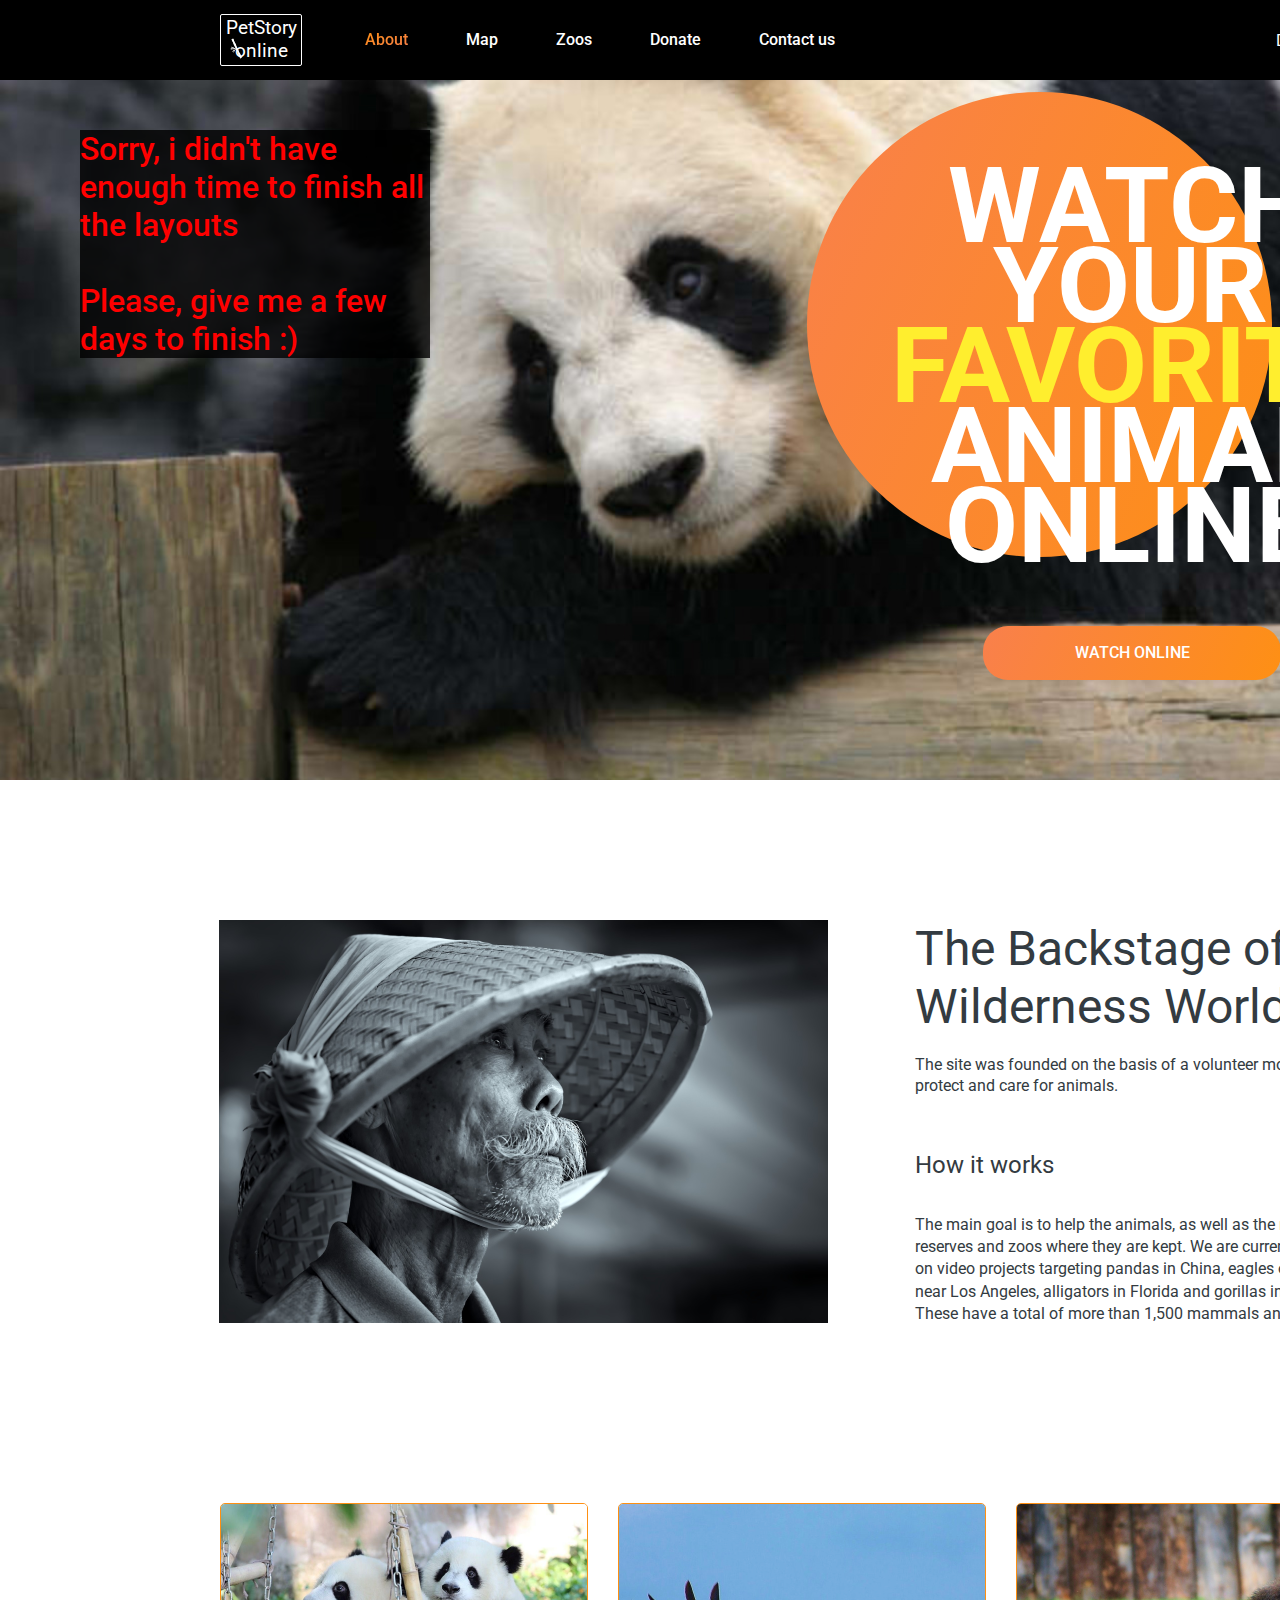
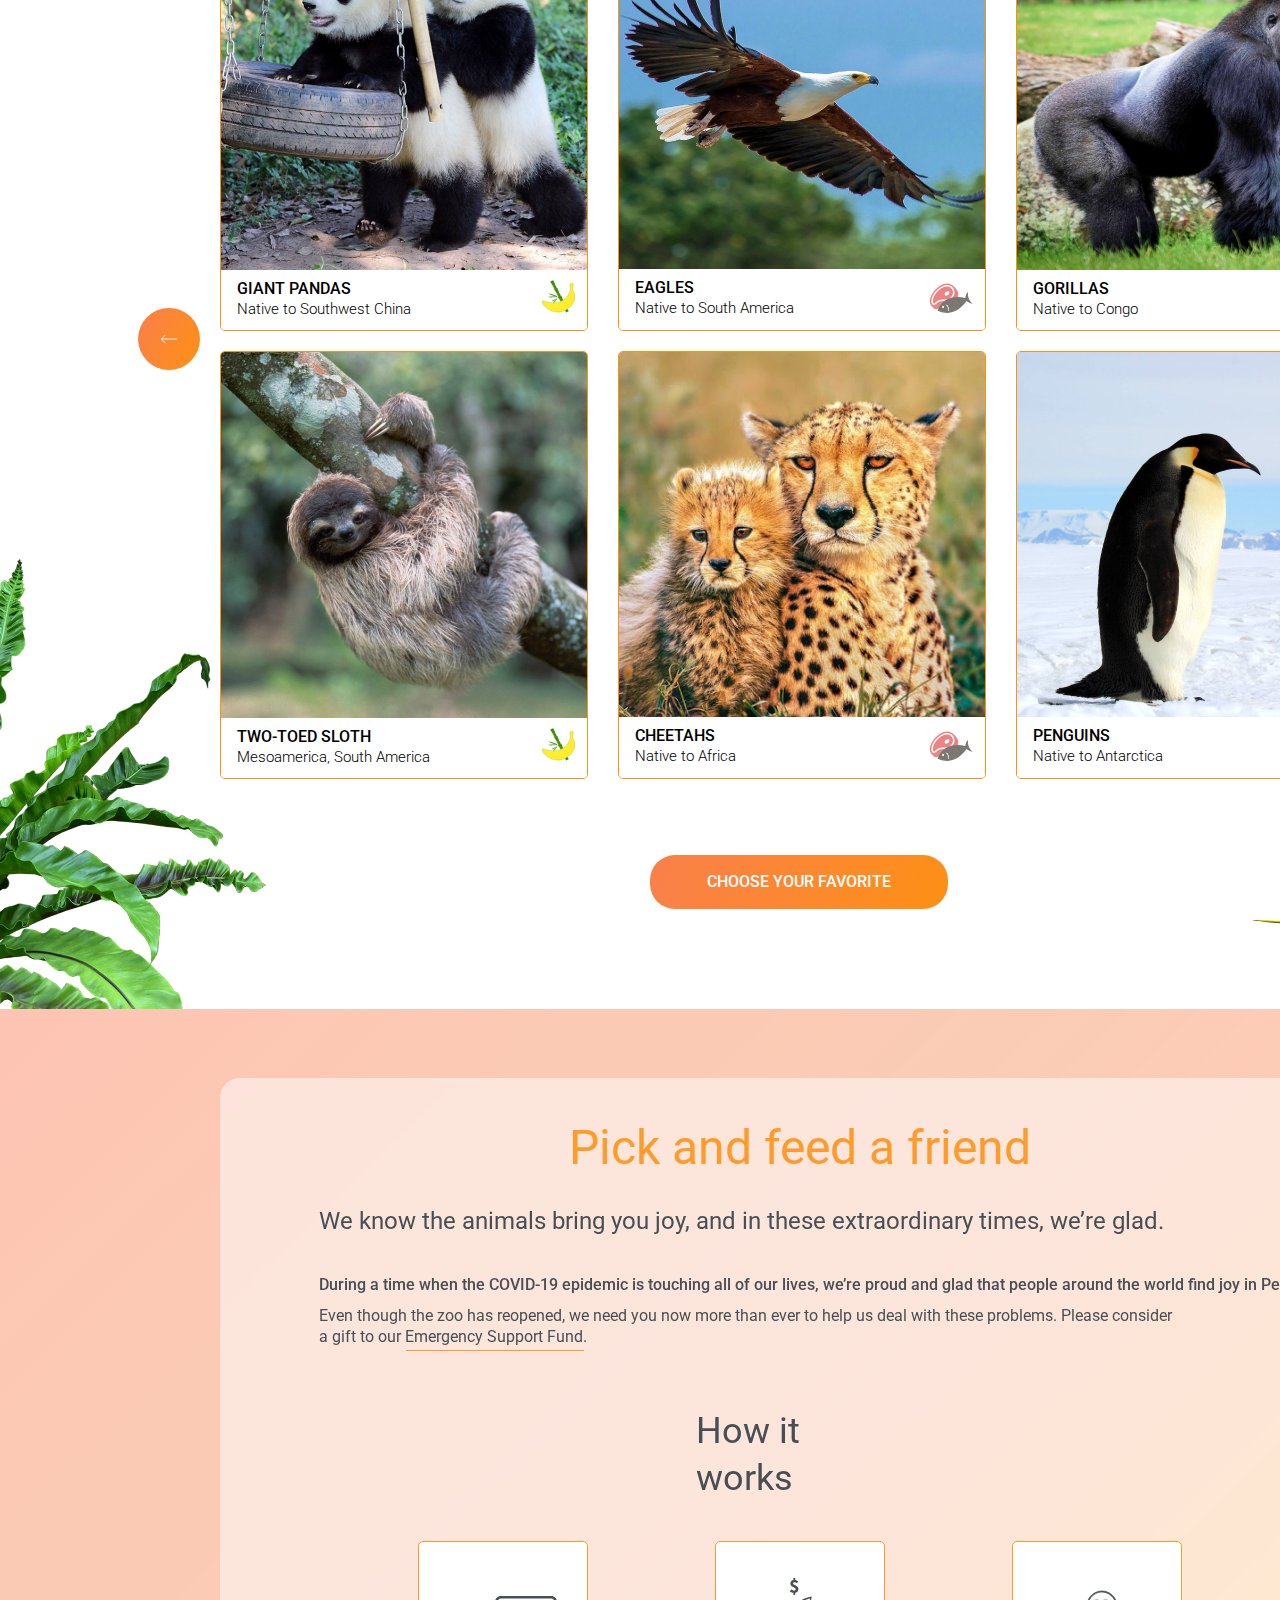
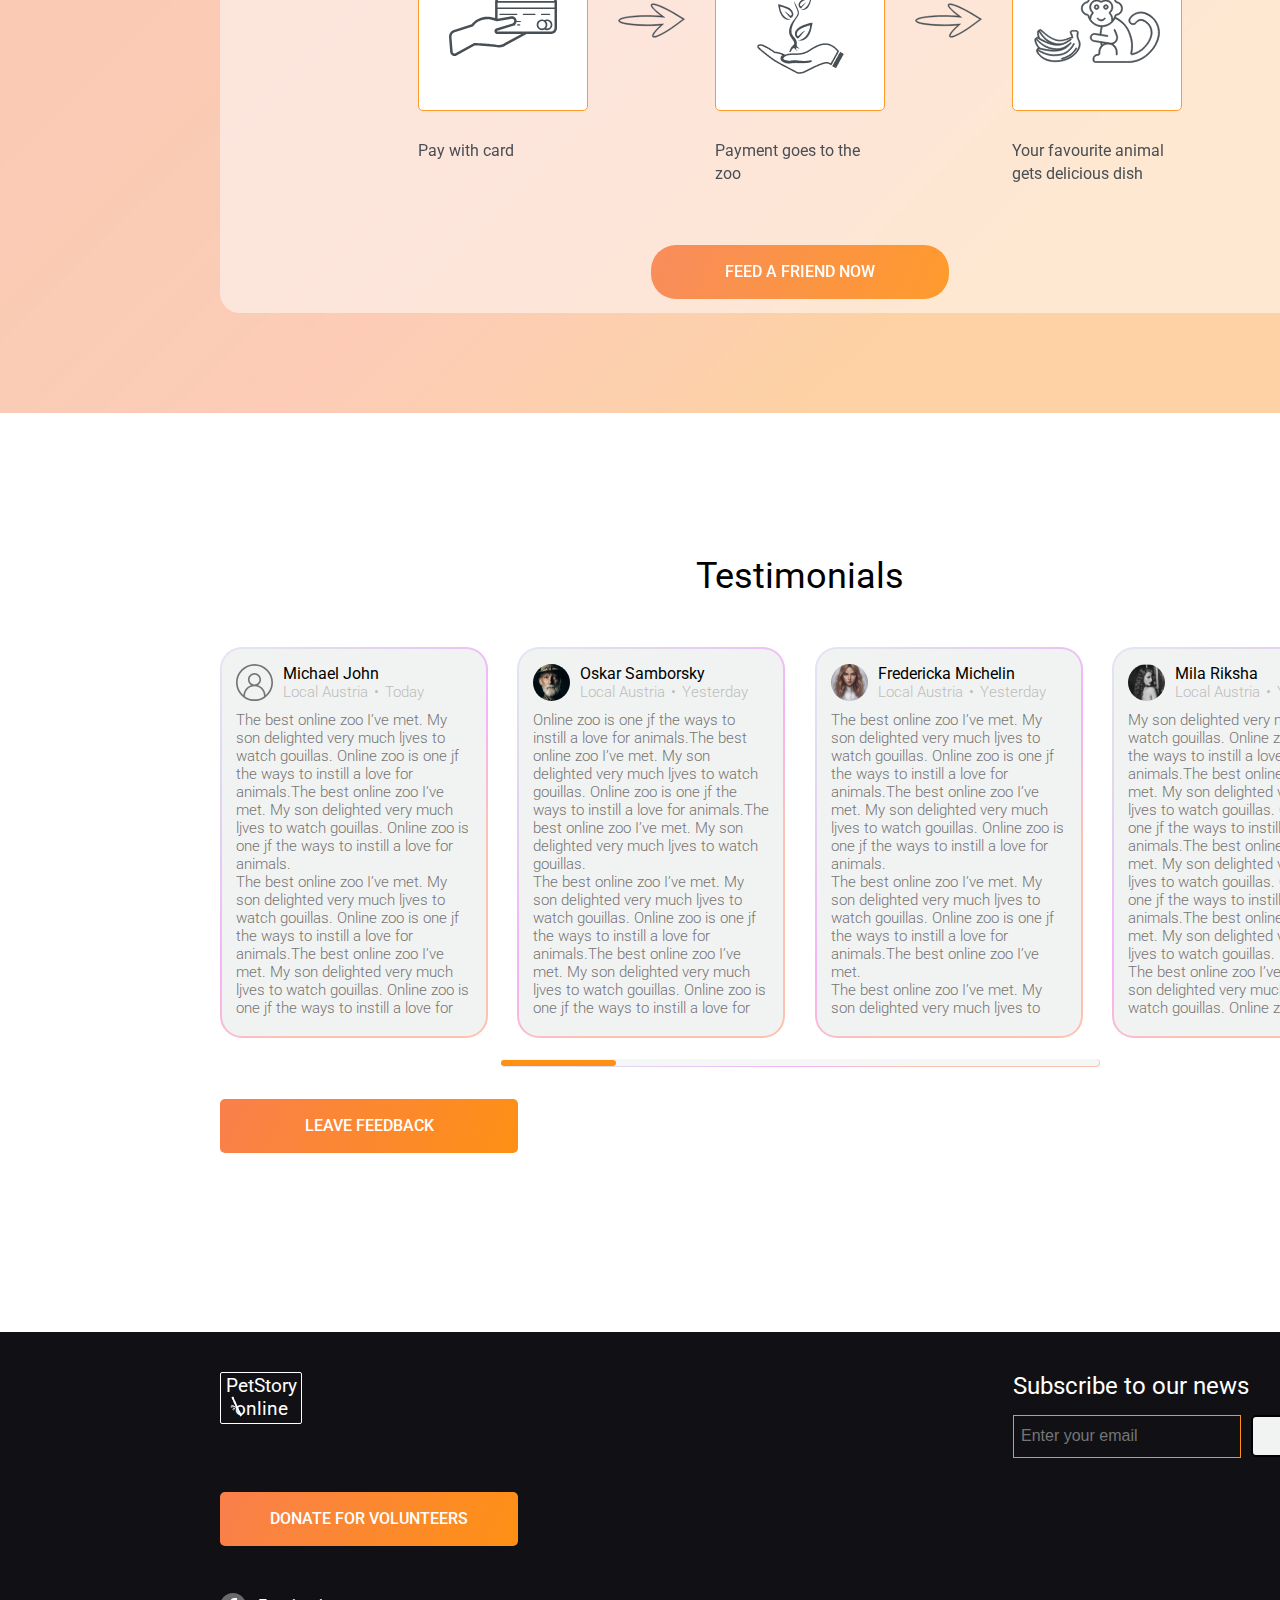
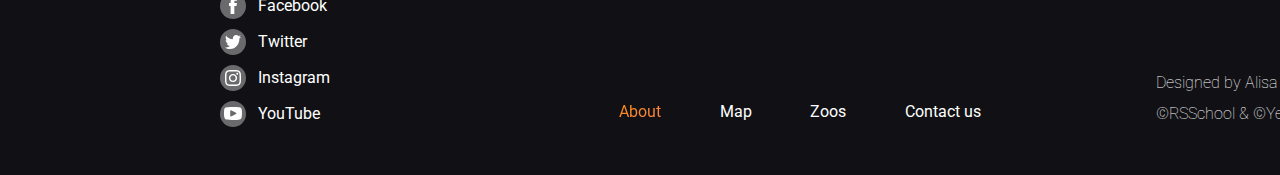
==== commit e443f85e: "feat: add 1000px page" ====
--- a/pages/main/index.html
+++ b/pages/main/index.html
@@ -6,15 +6,16 @@
     <meta charset="UTF-8">
     <meta http-equiv="X-UA-Compatible" content="IE=edge">
     <meta name="viewport" content="width=device-width, initial-scale=1.0">
+    <link href="../../assets/styles/style.css" rel="stylesheet">
     <link href="style.css" rel="stylesheet">
-    <link href="../../assets/styles/style.css" rel="stylesheet">
     <link rel="icon" type="image/png" href="../../assets/images/icon.png">
 </head>
 
 <body>
     <header>
         <div id="header-logo">
-            <a href="../../pages/main/index.html"><img src="../../assets/images/bamboo.svg" alt="Bamboo logo" id="header-logo-img">
+            <a href="../../pages/main/index.html"><img src="../../assets/images/bamboo.svg" alt="Bamboo logo"
+                    id="header-logo-img">
                 <h1 id="logo-text">PetStory online</h1>
             </a>
         </div>
@@ -39,14 +40,16 @@
                     ANIMAL ONLINE
             </div>
             <a href="#" class="btn btn-rounded" id="watch-online-button">WATCH ONLINE</a>
+            <p id="not-finished">Sorry, i didn't have enough time to finish all the layouts<br><br>Please, give me a few days to finish :)</p>
         </section>
 
         <section id="backstage">
             <div id="backstage-box">
-                <img src="../../assets/images/bamboo-cap.png">
+                <img id="backstage-image" src="../../assets/images/bamboo-cap.png">
                 <div id="backstage-text-box">
                     <h2>The Backstage of the Wilderness World.</h2>
-                    <p id="backstage-describe">The site was founded on the basis of a volunteer movement to protect and
+                    <p id="backstage-description">The site was founded on the basis of a volunteer movement to protect
+                        and
                         care for animals.</p>
                     <h3>How it works</h3>
                     <p id="backstage-text">The main goal is to help the animals, as well as the nature reserves and zoos
@@ -60,7 +63,8 @@
 
         <section id="animals">
             <div id="animals-scroll-box">
-                <a href="#" class="btn btn-round"><img src="../../assets/images/arrow-left.svg"></a>
+                <a href="#" id="animals-left-btn" class="btn btn-round"><img
+                        src="../../assets/images/arrow-left.svg"></a>
                 <div id="animals-grid">
                     <div class="animal-card">
                         <div class="animal-card-image-box">
@@ -164,14 +168,15 @@
                         </div>
                     </div>
                 </div>
-                <a href="#" class="btn btn-round"><img src="../../assets/images/arrow-right.svg"></a>
+                <a href="#" id="animals-right-btn" class="btn btn-round"><img
+                        src="../../assets/images/arrow-right.svg"></a>
             </div>
 
             <div id="animal-btn-box">
                 <a href="#" id="choose-favorite-button" class="btn btn-rounded">CHOOSE YOUR FAVORITE</a>
             </div>
 
-            <img id="animals-left-img" src="../../assets/images/palm_foto.png">
+            <div id="animals-left-img"></div>
             <img id="animals-right-img" src="../../assets/images/strelitzia 1.png">
         </section>
 
@@ -184,8 +189,8 @@
                     <p id="pick-friend-covid">During a time when the COVID-19 epidemic is touching all of our lives,
                         we’re proud and glad that people around the world find joy in PetStory.</p>
                     <p id="pick-friend-description">Even though the zoo has reopened, we need you now more than ever to
-                        help us deal with these problems. Please consider a gift to our <a href="../../pages/donate/index.html"
-                            class="color-darkgray">Emergency Support Fund.</a></p>
+                        help us deal with these problems. Please consider a gift to our <a
+                            href="../../pages/donate/index.html" class="color-darkgray">Emergency Support Fund.</a></p>
                     <span id="pick-friend-underline"></span>
                 </div>
                 <h3 id="pick-friend-how-it-works">How it works</h3>
@@ -205,7 +210,8 @@
                         <p class="how-it-works-item-description">Your favourite animal gets delicious dish</p>
                     </div>
                 </div>
-                <a href="../../pages/donate/index.html" id="feed-friend-now" class="btn btn-rounded">FEED A FRIEND NOW</a>
+                <a href="../../pages/donate/index.html" id="feed-friend-now" class="btn btn-rounded">FEED A FRIEND
+                    NOW</a>
             </div>
         </section>
 
@@ -228,14 +234,10 @@
                                     </div>
                                 </div>
                                 <div class="testimotionals-card-content">
-                                    <p>Online zoo is one jf the ways to instill a love for animals.The best online zoo
+                                    <p>The best online zoo I’ve met. My son delighted very much ljves to watch gouillas.
+                                        Online zoo is one jf the ways to instill a love for animals.The best online zoo
                                         I’ve met. My son delighted very much ljves to watch gouillas. Online zoo is one
-                                        jf the ways to instill a love for animals.The best online zoo I’ve met. My son
-                                        delighted very much ljves to watch gouillas.
-                                        The best online zoo I’ve met. My son delighted very much ljves to watch
-                                        gouillas. Online zoo is one jf the ways to instill a love for animals.The best
-                                        online zoo I’ve met. My son delighted very much ljves to watch gouillas. Online
-                                        zoo is one jf the ways to instill a love for animals.<br>
+                                        jf the ways to instill a love for animals.<br>
                                         The best online zoo I’ve met. My son delighted very much ljves to watch
                                         gouillas. Online zoo is one jf the ways to instill a love for animals.The best
                                         online zoo I’ve met. My son delighted very much ljves to watch gouillas. Online
@@ -362,12 +364,13 @@
             <div id="footer-box">
                 <div id="footer-left-column">
                     <div id="header-logo">
-                        <a href="../../pages/main/index.html"><img src="../../assets/images/bamboo.svg" alt="Bamboo logo"
-                                id="header-logo-img">
+                        <a href="../../pages/main/index.html"><img src="../../assets/images/bamboo.svg"
+                                alt="Bamboo logo" id="header-logo-img">
                             <p id="logo-text">PetStory online</p>
                         </a>
                     </div>
-                    <a href="../../pages/donate/index.html" id="donate-button" class="btn btn-squared">DONATE FOR VOLUNTEERS</a>
+                    <a href="../../pages/donate/index.html" id="donate-button" class="btn btn-squared">DONATE FOR
+                        VOLUNTEERS</a>
                     <nav id="socials">
                         <a href="https://www.facebook.com/" class="social-link-box">
                             <img class="social-icon" src="../../assets/images/facebook.svg">
--- a/assets/styles/style.css
+++ b/assets/styles/style.css
@@ -6,7 +6,6 @@
     font-family: 'Roboto', sans-serif;
     box-sizing: border-box;
 }
-
 header {
     color: white;
     padding: 14px 220px;
@@ -159,7 +158,7 @@
 }
 
 #footer-box {
-    padding: 40px 220px 50px 220px;
+    padding: 40px 220px 38px 220px;
     display: flex;
     justify-content: space-between;
 }
@@ -174,7 +173,7 @@
 
 #socials {
     display: block;
-    margin-top: 44px;
+    margin-top: 47px;
 }
 
 .social-link-box {
@@ -251,8 +250,8 @@
     background: #111115;
     margin: 0px;
     border: 0.7px solid #FE9013;
-    width: 211px;
-    height: 22px;
+    width: 220px;
+    height: 21px;
     font-weight: 400;
     font-size: 16px;
     line-height: 140%;
@@ -276,7 +275,7 @@
     font-weight: 400;
     font-size: 16px;
     line-height: 140%;
-    width: 129px;
+    width: 135px;
     height: 42px;
     margin-left: 10px;
     background: #F1F3F2;
@@ -303,7 +302,7 @@
 #footer-copyright {
     position: absolute;
     right: 218px;
-    bottom: 50px;
+    bottom: 45px;
 }
 
 .footer-copyright-text {
@@ -312,3 +311,14 @@
     font-size: 16px;
     line-height: 130%;
 }
+
+.footer-copyright-text:first-child {
+    margin-top: 10px;
+    margin-bottom: 10px;
+}
+
+@media (max-width: 1000px) {
+    body {
+        width: 1000px;
+    }
+}--- a/pages/main/style.css
+++ b/pages/main/style.css
@@ -1,5 +1,17 @@
 input {
     -webkit-appearance: none;
+}
+
+#not-finished {
+    width: 350px;
+    background-color: rgb(0, 0, 0, 0.8);
+    margin: 0;
+    position: relative;
+    top: 50px;
+    left: 80px;
+    font-size: 2rem;
+    font-weight: 500;
+    color: red;
 }
 
 .color-darkgray {
@@ -245,6 +257,9 @@
     position: absolute;
     left: 0px;
     bottom: 0px;
+    background-image: url(../../assets/images/palm_foto.png);
+    height: 460px;
+    width: 292px;
 }
 
 #animals-right-img {
@@ -301,6 +316,7 @@
 #pick-friend-covid {
     margin-top: 40px;
     margin-bottom: 0px;
+    font-weight: 500;
     font-size: 16px;
     line-height: 130%;
 }
@@ -308,6 +324,9 @@
 #pick-friend-description {
     width: 863px;
     margin: 10px 0 0 0;
+    font-weight: 400;
+    font-size: 16px;
+    line-height: 130%;
 }
 
 #pick-friend-underline {
@@ -322,7 +341,7 @@
 
 #pick-friend-how-it-works {
     align-self: center;
-    margin: 5px 0 0 0;
+    margin: 0;
     width: 209px;
     padding-top: 60px;
     font-weight: 400;
@@ -349,16 +368,19 @@
 }
 
 .how-it-works-item-description {
-    margin: 30px 0 0 0;
+    margin: 25px 0 0 0;
     /* color:#333B41; */
     width: 168px;
     height: 46px;
+    font-weight: 400;
+    font-size: 16px;
+    line-height: 140%;
 }
 
 .how-it-works-arrow {
     height: 35.08px;
     width: 69px;
-    margin-top: 68px;
+    margin-top: 62px;
 }
 
 #feed-friend-now {
@@ -399,7 +421,7 @@
     display: flex;
     justify-content: center;
     align-items: center;
-    border-radius: 20px;
+    border-radius: 22px;
     height: 391px;
     width: 268px;
     background-image: linear-gradient(315.75deg, rgba(254, 189, 171, 0.74) 30.06%, rgba(243, 169, 248, 0.66) 50.74%, #E0D8F0 80.49%, #EAF7FE 127.9%, #EAF7FE 149.54%),
@@ -493,6 +515,7 @@
 }
 
 #testimotionals-progressbar {
+    margin: 0;
     background: #F5F7F6;
     border-radius: 5px;
     display: block;
@@ -519,4 +542,279 @@
     right: 0px;
     bottom: -32px;
     z-index: -1;
+}
+
+@media (max-width: 1000px) {
+
+    header {
+        padding: 14px 30px;
+        position: relative;
+        z-index: 1;
+    }
+
+    .header-menu ul {
+        margin-left: 38px;
+    }
+
+    .header-menu li {
+        margin: 0 24px;
+    }
+
+    #watch-online {
+        position: static;
+        height: 504px;
+        background-image: url("../../assets/images/Giant\ Panda_small.png");
+    }
+
+    #watch-online-text {
+        top: 122.8px;
+        left: 514px;
+        height: 320px;
+        width: 400.25px;
+    }
+
+    #watch-online-text>h2 {
+        margin: 0px;
+        font-weight: 700;
+        font-size: 85px;
+        line-height: 75%;
+    }
+
+    #watch-online-button {
+        left: 565px;
+        top: 483px;
+    }
+
+    #watch-online-circle {
+        z-index: 0;
+        top: 69px;
+        left: 456px;
+        width: 367px;
+        height: 367px;
+    }
+
+    #backstage-flower {
+        display: none;
+    }
+
+    #backstage-box {
+        padding: 98px 30px 0px 30px;
+    }
+
+    #backstage-image {
+        height: 408px;
+        width: 455px;
+        object-fit: cover;
+    }
+
+    #backstage-text-box {
+        margin-left: 31px;
+    }
+
+    #backstage-text-box h2 {
+        margin-top: -10px;
+        font-weight: 400;
+        font-size: 48px;
+        line-height: 120%;
+    }
+
+    #backstage-description {
+        margin: 22px 0px 0px 0px;
+        font-weight: 400;
+        font-size: 16px;
+        line-height: 130%;
+    }
+
+    #backstage-text {
+        font-weight: 400;
+        font-size: 16px;
+        line-height: 140%;
+    }
+
+    .btn {
+        font-weight: 500;
+        font-size: 16px;
+        line-height: 140%;
+    }
+
+    .btn-round {
+        position: absolute;
+        margin: 0;
+    }
+
+    #animals {
+        padding-bottom: 140px;
+    }
+
+    #animals-left-btn {
+        left: 353px;
+    }
+
+    #animals-right-btn {
+        right: 353px;
+    }
+
+    #animals-scroll-box {
+        margin-top: 155px;
+    }
+
+    #animals-grid {
+        height: 801px;
+        column-gap: 28px;
+        row-gap: 92px;
+    }
+
+    .animal-card {
+        width: 295px;
+        height: 354px;
+    }
+
+    .animal-card-image,
+    .animal-card-hover-box {
+        width: 295px;
+        height: 295px;
+    }
+
+    #animals-left-img {
+        height: 202px;
+        background-image: url("../../assets/images/palm_foto_small.png");
+        width: 194px;
+    }
+
+    #animals-right-img {
+        height: 180px;
+    }
+
+    #choose-favorite-button {
+        margin-top: 2px;
+    }
+
+    #pick-friend {
+        height: 846px;
+        padding-top: 30px;
+    }
+
+    #pick-friend-box {
+        height: 796px;
+        margin: 0 30px 0 30px;
+    }
+
+    #pick-friend-title {
+        padding-top: 30px;
+    }
+
+    #pick-friend-text-box {
+        margin-left: 49px;
+    }
+
+    #pick-friend-subtitle {
+        margin-top: 20px;
+    }
+
+    #pick-friend-covid {
+        width: 813px;
+        margin-top: 20px;
+        font-weight: 500;
+        font-size: 16px;
+        line-height: 130%;
+    }
+
+    #pick-friend-description {
+        width: 823px;
+        font-weight: 400;
+        font-size: 16px;
+        line-height: 130%;
+    }
+
+    #pick-friend-underline {
+        left: 200px;
+        top: 250px;
+    }
+
+    #pick-friend-how-it-works {
+        padding-top: 40px;
+    }
+
+    #how-it-works-flow-box {
+        margin-top: 40px;
+    }
+
+    #feed-friend-now {
+        margin-top: 72px;
+    }
+
+    #testimotionals {
+        height: 842px;
+        padding-top: 0;
+    }
+
+    #testimotionals-box {
+        margin-top: 100px;
+        width: 940px;
+        
+    }
+
+    #testimotionals-content-box {
+        margin-top: 30px;
+    }
+
+    .testimotionals-card-border {
+        width: 293px;
+    }
+
+    .testimotionals-card {
+        width: 291px;
+    }
+
+    .testimotionals-card-box {
+        padding: 13px 22px 19px 14px;
+    }
+
+    .testimotionals-card-border:last-child {
+        display: none;
+    }
+
+    .testimotionals-card-content {
+        height: 290px;
+    }
+
+    #testimotionals-progressbar {
+        width: 389px;
+    }
+
+    #testimotionals-progressbar-box {
+        margin-left: -10px;
+    }
+
+    #testimotionals-progressbar::-webkit-slider-thumb {
+        width: 75px;
+    }
+
+    #testimotionals-progressbar-border {
+        width: 390px;
+    }
+
+    #testimotionals-button-box {
+        margin-top: 52px;
+    }
+
+    #testimotionals-right-img {
+        width: 160px;
+        bottom: -10px;
+    }
+
+    #footer-box {
+        padding-left: 31px;
+        padding-right: 62px;
+    }
+
+    #footer-center-column {
+        left: 321px;
+        width: 332px;
+    }
+
+    #footer-copyright {
+        right: 31px;
+        bottom: 45px;
+    }
 }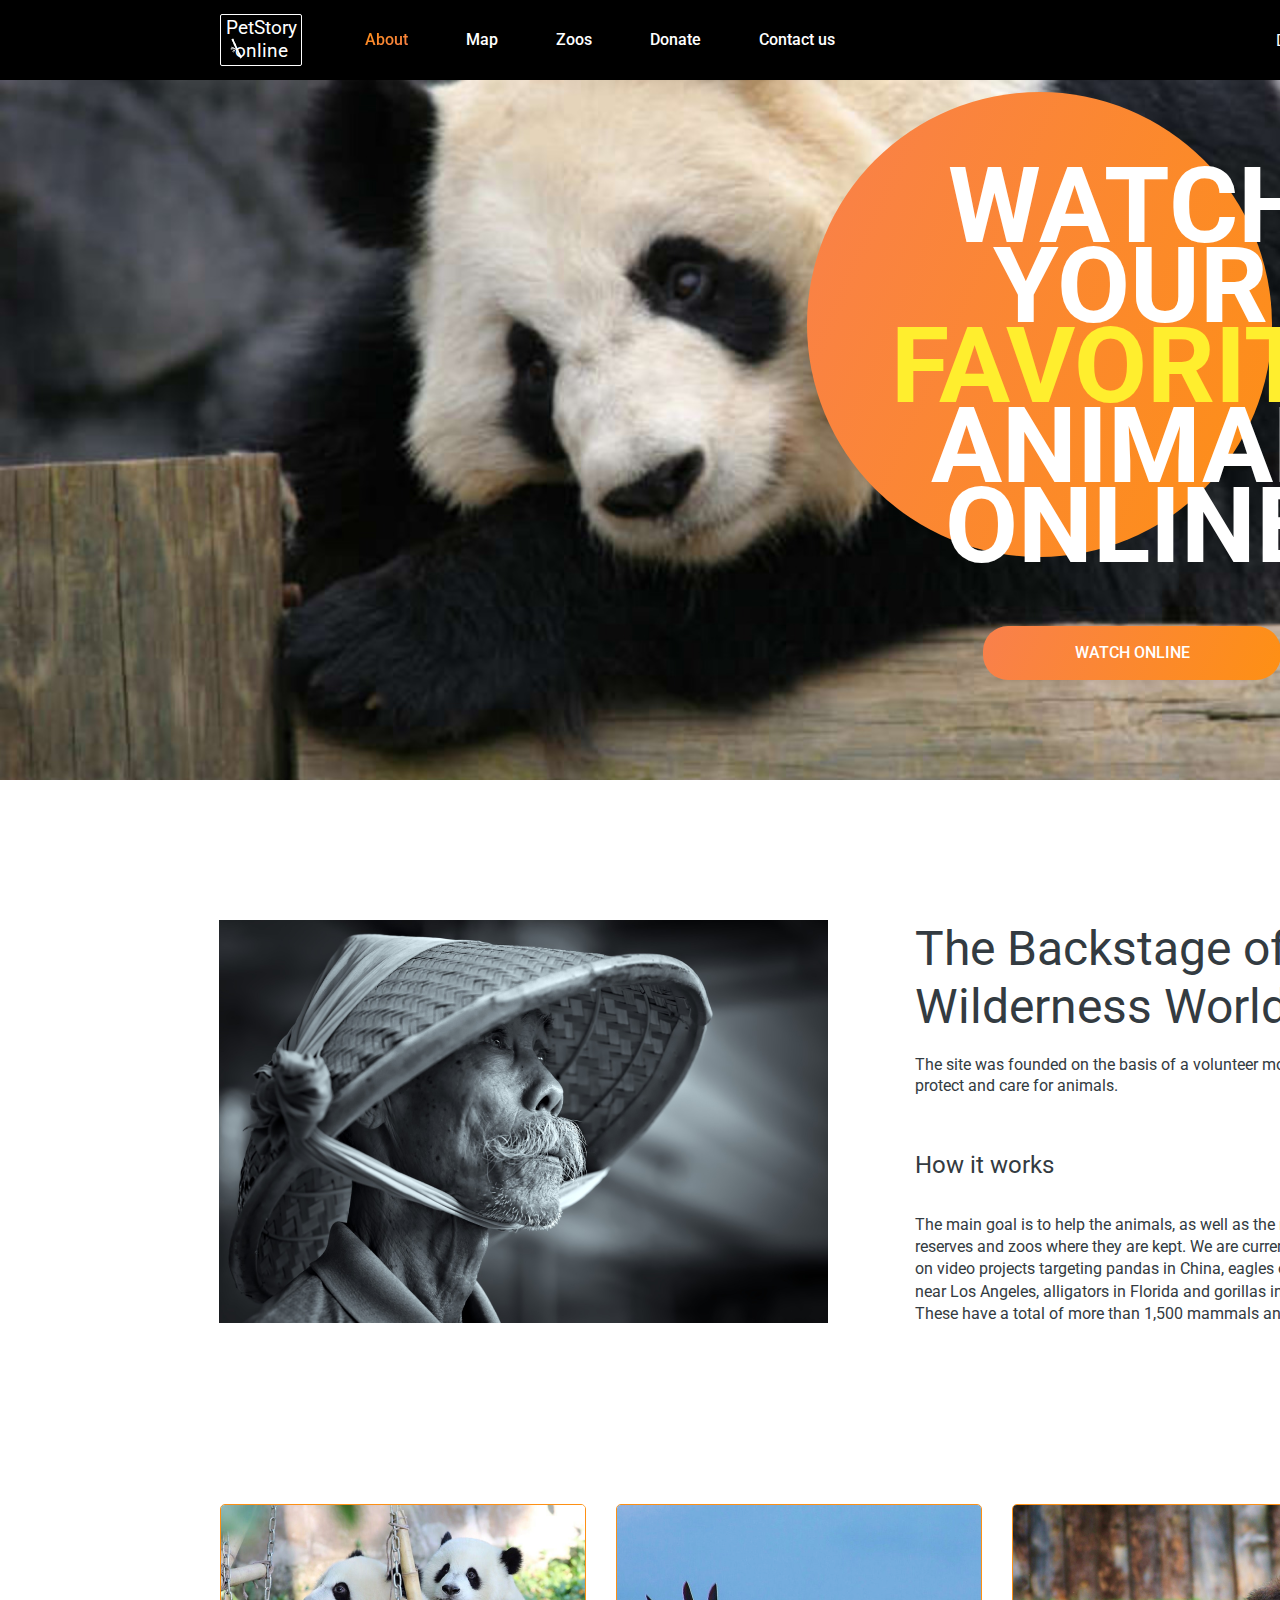
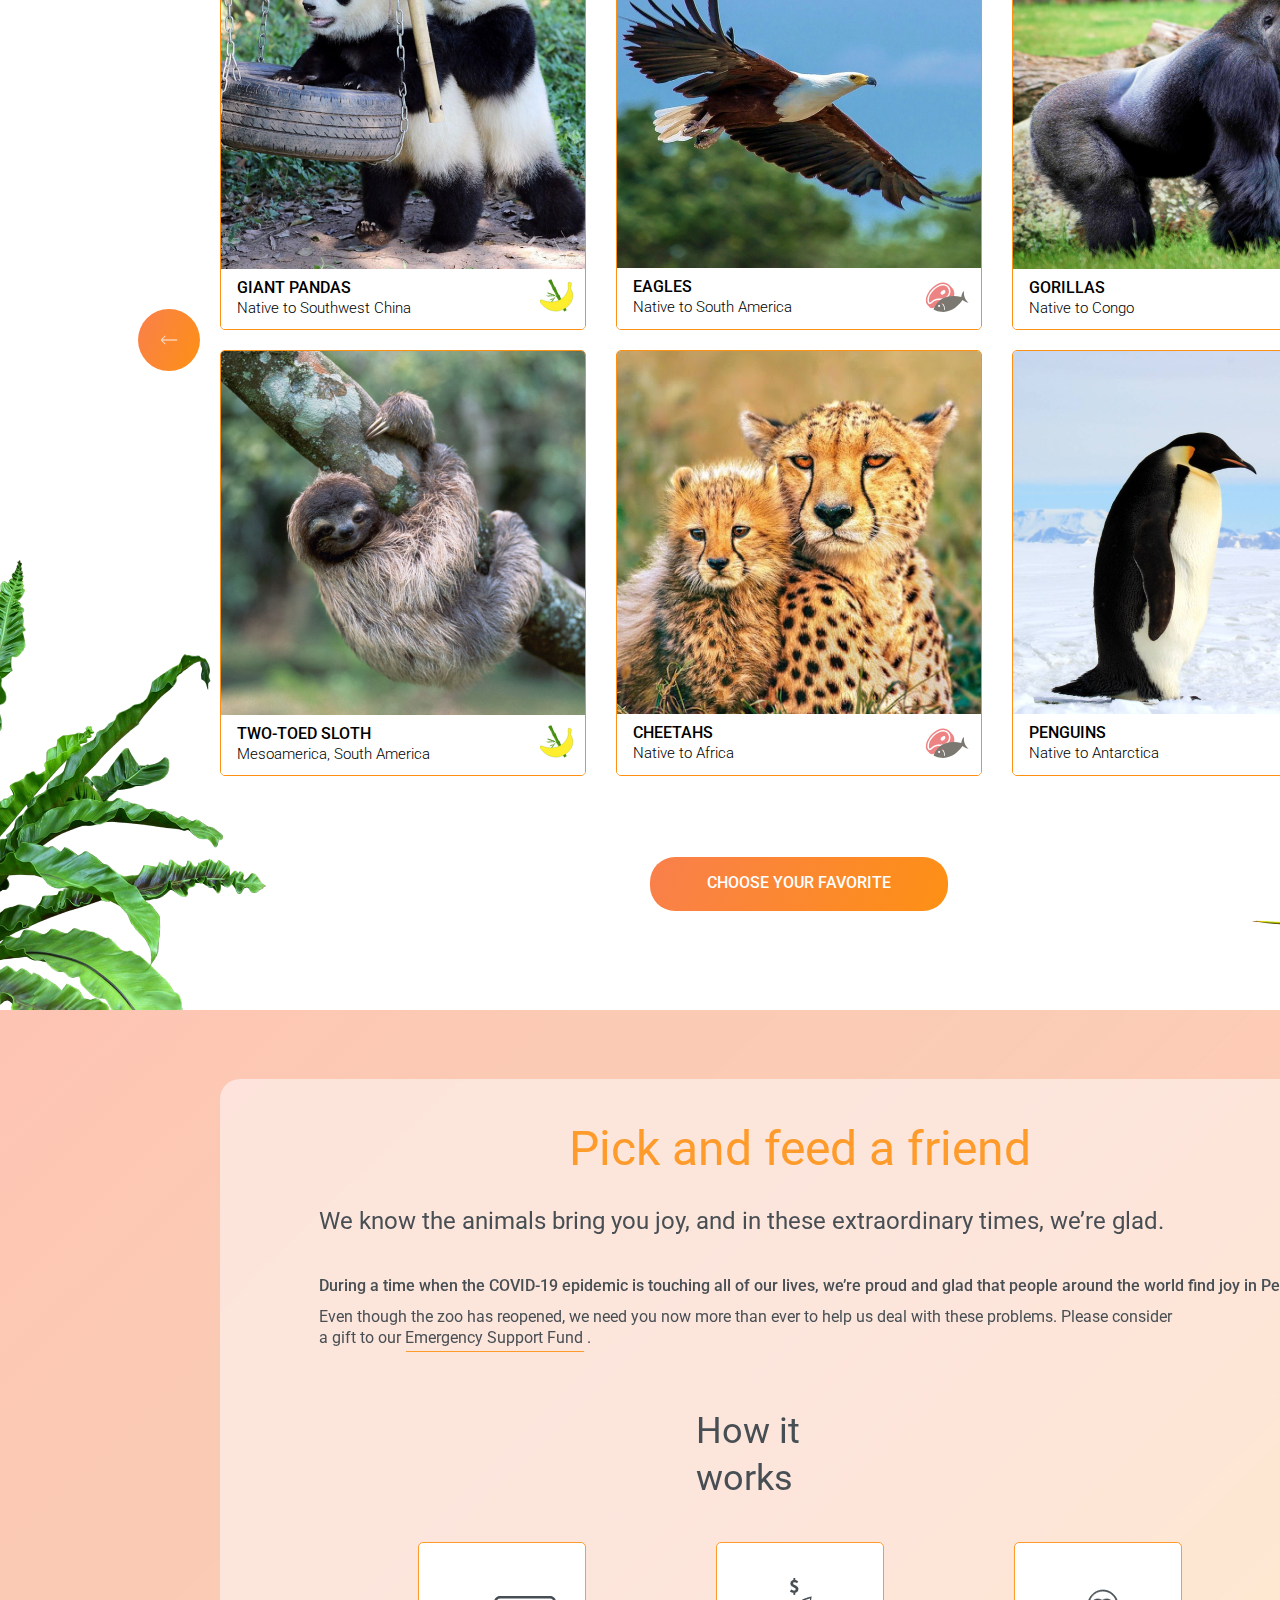
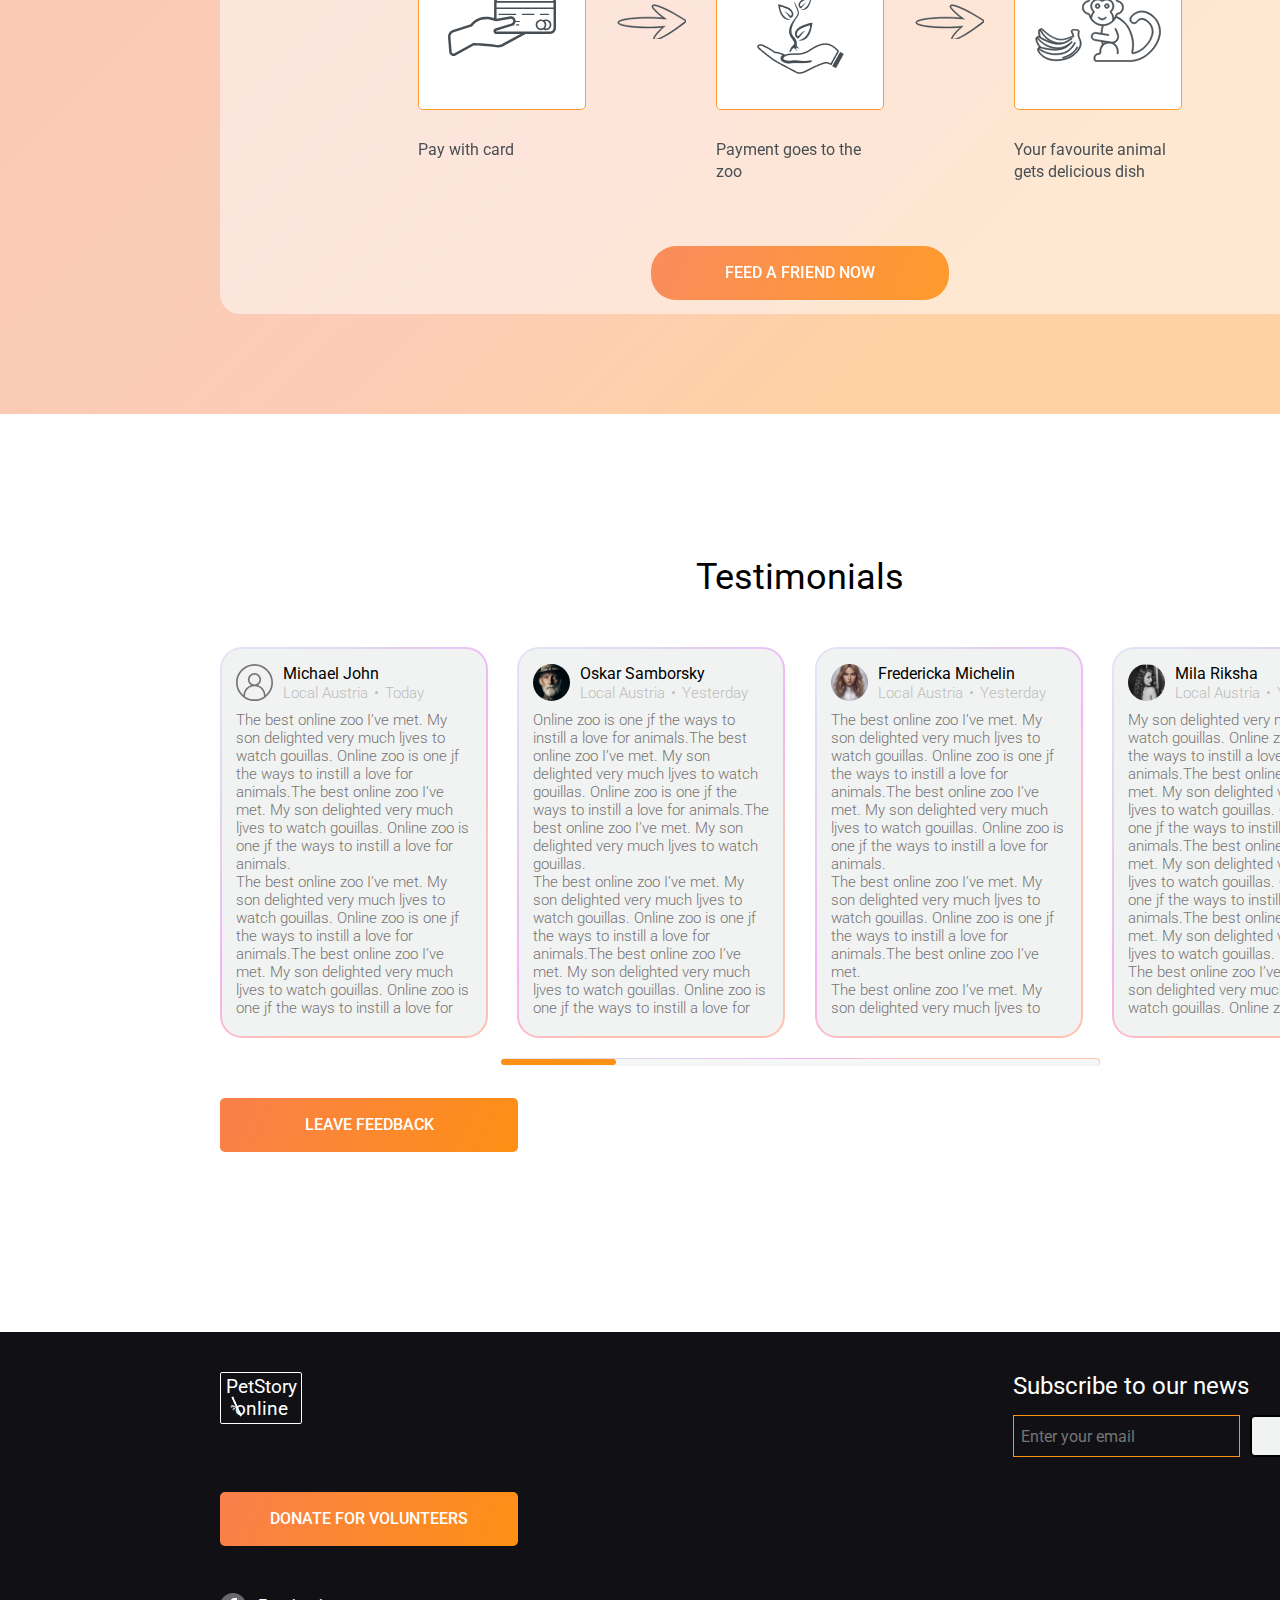
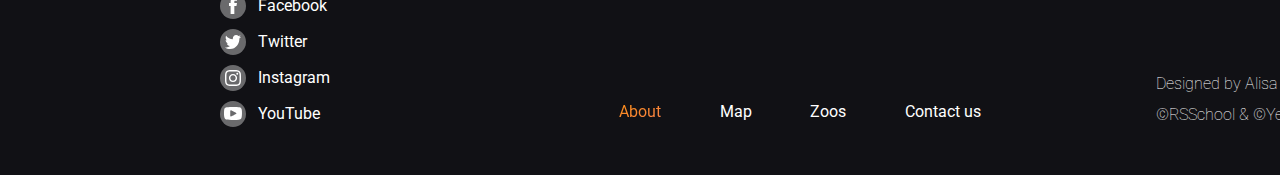
==== commit b1134f9f: "feat: add rlative layout" ====
--- a/pages/main/index.html
+++ b/pages/main/index.html
@@ -28,6 +28,7 @@
                 <li><a href="#">Contact us</a></li>
             </ul>
         </nav>
+        <img src="../../assets/images/burger_menu.svg" id="burger-menu">
         <a href="https://www.figma.com/file/jfEFwkXVj1WRq7sUHDr8os/PetStory-online" id="header-copyright">Designed by
             ©</a>
     </header>
@@ -40,7 +41,8 @@
                     ANIMAL ONLINE
             </div>
             <a href="#" class="btn btn-rounded" id="watch-online-button">WATCH ONLINE</a>
-            <p id="not-finished">Sorry, i didn't have enough time to finish all the layouts<br><br>Please, give me a few days to finish :)</p>
+            <p id="not-finished">Sorry, i didn't have enough time to finish all the layouts<br><br>Please, give me a few
+                days to finish :)</p>
         </section>
 
         <section id="backstage">
@@ -58,7 +60,7 @@
                         have a total of more than 1,500 mammals and reptiles.</p>
                 </div>
             </div>
-            <img id="backstage-flower" src="../../assets/images/flower_foto1.png">
+            <div id="backstage-flower"></div>
         </section>
 
         <section id="animals">
@@ -177,7 +179,7 @@
             </div>
 
             <div id="animals-left-img"></div>
-            <img id="animals-right-img" src="../../assets/images/strelitzia 1.png">
+            <div id="animals-right-img"></div>
         </section>
 
         <section id="pick-friend">
@@ -190,7 +192,7 @@
                         we’re proud and glad that people around the world find joy in PetStory.</p>
                     <p id="pick-friend-description">Even though the zoo has reopened, we need you now more than ever to
                         help us deal with these problems. Please consider a gift to our <a
-                            href="../../pages/donate/index.html" class="color-darkgray">Emergency Support Fund.</a></p>
+                            href="../../pages/donate/index.html" class="color-darkgray">Emergency Support Fund .</a></p>
                     <span id="pick-friend-underline"></span>
                 </div>
                 <h3 id="pick-friend-how-it-works">How it works</h3>
@@ -199,12 +201,12 @@
                         <img class="how-it-works-item-icon" src="../../assets/images/pay.svg">
                         <p class="how-it-works-item-description">Pay with card</p>
                     </div>
-                    <img class="how-it-works-arrow" src="../../assets/images/how-it-works-arrow.svg"></img>
+                    <div class="how-it-works-arrow"></div>
                     <div class="how-it-works-item-box">
                         <img class="how-it-works-item-icon" src="../../assets/images/zoo.png">
                         <p class="how-it-works-item-description">Payment goes to the zoo</p>
                     </div>
-                    <img class="how-it-works-arrow" src="../../assets/images/how-it-works-arrow.svg"></img>
+                    <div class="how-it-works-arrow"></div>
                     <div class="how-it-works-item-box">
                         <img class="how-it-works-item-icon" src="../../assets/images/monkey.svg">
                         <p class="how-it-works-item-description">Your favourite animal gets delicious dish</p>
@@ -355,18 +357,18 @@
                     </div>
                 </div>
                 <div id="testimotionals-button-box">
-                    <a href="index.html" class="btn btn-squared">LEAVE FEEDBACK</a>
-                </div>
-                <img id="testimotionals-right-img" src="../../assets/images/leaf_foto.png">
+                    <a id="testimotionals-button" href="index.html" class="btn btn-squared">LEAVE FEEDBACK</a>
+                </div>
+                <div id="testimotionals-right-img"></div>
             </div>
         </section>
         <footer>
             <div id="footer-box">
                 <div id="footer-left-column">
-                    <div id="header-logo">
+                    <div id="footer-logo">
                         <a href="../../pages/main/index.html"><img src="../../assets/images/bamboo.svg"
-                                alt="Bamboo logo" id="header-logo-img">
-                            <p id="logo-text">PetStory online</p>
+                                alt="Bamboo logo" id="footer-logo-img">
+                            <p id="footer-logo-text">PetStory online</p>
                         </a>
                     </div>
                     <a href="../../pages/donate/index.html" id="donate-button" class="btn btn-squared">DONATE FOR
@@ -408,7 +410,6 @@
                 <p class="footer-copyright-text">Designed by Alisa Samborskaya</p>
                 <p class="footer-copyright-text">©RSSchool & ©Yem Digital 2021</p>
             </div>
-            </div>
         </footer>
     </main>
 </body>
--- a/assets/styles/style.css
+++ b/assets/styles/style.css
@@ -1,26 +1,32 @@
-@import url("https://fonts.googleapis.com/css2?family=Roboto:wght@100;300;400;500;700&display=swap");
+@import url("https://fonts.googleapis.com/css2?family=Roboto:wght@100;200;300;400;500;600;700&display=swap");
+
+* {
+    box-sizing: border-box;
+    font-family: 'Roboto', sans-serif;
+}
 
 body {
     width: 1600px;
     margin: 0;
-    font-family: 'Roboto', sans-serif;
     box-sizing: border-box;
 }
+
 header {
     color: white;
     padding: 14px 220px;
     display: flex;
-    height: 52px;
+    height: 80px;
     background-color: black;
     align-items: center;
 }
 
-#header-logo {
+#header-logo,
+#footer-logo {
     align-items: center;
     display: flex;
     position: relative;
-    width: 82px !important;
-    height: 52px !important;
+    width: 82px;
+    height: 52px;
     border-radius: 2px;
     text-align: center;
     box-sizing: border-box;
@@ -28,11 +34,13 @@
     border-radius: 2px;
 }
 
-#header-logo a {
+#header-logo a,
+#footer-logo a {
     text-decoration: none;
 }
 
-#header-logo-img {
+#header-logo-img,
+#footer-logo-img {
     position: absolute;
     /* width: 7.03px; */
     /* height: 20.98px; */
@@ -42,8 +50,8 @@
     /* transform: matrix(-0.9, 0.52, 0.4, 0.88, 0, 0); */
 }
 
-#logo-text {
-    font-family: 'Roboto';
+#logo-text,
+#footer-logo-text {
     font-style: normal;
     font-weight: 400;
     font-size: 19.0145px;
@@ -74,7 +82,6 @@
 
 /* Style the links inside the navigation bar */
 .header-menu a {
-    font-family: 'Roboto';
     font-style: normal;
     font-weight: 500;
     /* font-size: 16px; */
@@ -102,6 +109,11 @@
     background-clip: text;
 }
 
+
+#burger-menu {
+    display: none;
+}
+
 .btn {
     display: flex;
     justify-content: center;
@@ -250,8 +262,8 @@
     background: #111115;
     margin: 0px;
     border: 0.7px solid #FE9013;
-    width: 220px;
-    height: 21px;
+    width: 237px;
+    height: 42px;
     font-weight: 400;
     font-size: 16px;
     line-height: 140%;
@@ -267,7 +279,8 @@
     border: 0.7px solid #4B9200;
 }
 
-#footer-form:invalid #email:not(:placeholder-shown), #footer-form:invalid #email:focus-visible {
+#footer-form:invalid #email:not(:placeholder-shown),
+#footer-form:invalid #email:focus-visible {
     border: 0.7px solid #D31414;
 }
 
@@ -284,7 +297,8 @@
     border-radius: 5px;
 }
 
-.btn-submit:active, #footer-form:valid .btn-submit:active {
+.btn-submit:active,
+#footer-form:valid .btn-submit:active {
     color: #4B9200;
     border: 2px solid #4B9200;
 }
@@ -294,7 +308,7 @@
     border: 2px solid black;
 }
 
-#footer-form:invalid :focus-visible + .btn-submit {
+#footer-form:invalid :focus-visible+.btn-submit {
     color: #D31414;
     border: 2px solid #D31414;
 }
@@ -321,4 +335,200 @@
     body {
         width: 1000px;
     }
+
+    header {
+        padding: 14px 30px;
+        position: relative;
+        z-index: 1;
+    }
+
+    .header-menu ul {
+        margin-left: 38px;
+    }
+
+    .header-menu li {
+        margin: 0 24px;
+    }
+
+    #footer-box {
+        padding-left: 31px;
+        padding-right: 62px;
+    }
+
+    #footer-center-column {
+        left: 321px;
+        width: 332px;
+    }
+
+    #footer-copyright {
+        right: 31px;
+        bottom: 45px;
+    }
+
+}
+
+@media (max-width: 640px) {
+    body {
+        width: 640px;
+    }
+
+    header {
+        z-index: 99;
+        top: 0;
+        width: 100%;
+        position: fixed;
+        height: 34px;
+        padding: 2.29px 20.07px;
+    }
+
+    main {
+        margin-top: 34px;
+    }
+
+    #header-logo {
+        border: none;
+        width: 46.86px;
+        height: 29.03px;
+        left: 0px;
+        align-items: flex-start;
+    }
+
+    #logo-text {
+        font-size: 12.2899px;
+    }
+
+    #header-logo-img {
+        width: 10px;
+        height: 16px;
+        left: 3px;
+        top: 13.99px;
+    }
+
+    .header-menu ul {
+        display: none;
+    }
+
+    #header-copyright {
+        display: none;
+    }
+
+    #burger-menu {
+        display: block;
+        margin-left: auto;
+    }
+
+    footer {
+        height: 282px;
+    }
+
+    #footer-logo-img {
+        left: 12px;
+    }
+
+    #footer-box {
+        padding: 13px 0px 0px 20px;
+    }
+
+    #donate-button {
+        margin-top: 33px;
+    }
+
+    #footer-right-column {
+        display: none;
+    }
+
+    #footer-copyright {
+        right: 21px;
+        bottom: 7px;
+    }
+
+    #socials {
+        position: absolute;
+        right: 20px;
+        bottom: 86px;
+    }
+
+    .social-link-box {
+        margin-bottom: 20px;
+    }
+
+    .social-text {
+        display: none;
+    }
+
+    #footer-center-column {
+        left: 20px;
+        bottom: 11px;
+        width: 300px;
+    }
+}
+
+@media (max-width: 320px) {
+    body {
+        width: 320px;
+    }
+
+    header {
+        padding: 2.29px 10.07px;
+    }
+
+    footer {
+        height: 334px;
+        padding: 6px 10px 0 10px;
+    }
+
+    #footer-box {
+        padding: 0;
+    }
+
+    #footer-logo {
+        margin: auto;
+        width: 128px;
+        border: none;
+    }
+
+    #footer-logo-img {
+        top: 12px;
+        left: 73px;
+    }
+
+    #donate-button {
+        margin-top: 70px;
+    }
+
+    #socials {
+        right: 63px;
+        height: 26px;
+        margin: 0;
+        top: 73px;
+        display: flex;
+        justify-content: space-between;
+        width: 194px;
+    }
+
+    .social-link-box {
+        margin: 0;
+    }
+
+    #footer-copyright {
+        height: 70px;
+        right: 11px;
+        bottom: 60px;
+    }
+
+    #footer-copyright>p {
+        font-weight: 100;
+        font-size: 15px;
+        line-height: 120%;
+    }
+
+    .footer-copyright-text:last-child {
+        margin-top: 13px;
+    }
+
+    #footer-center-column {
+        bottom: 20px;
+        width: 280px;
+        left: 20px;
+    }
 }--- a/pages/main/style.css
+++ b/pages/main/style.css
@@ -48,7 +48,7 @@
     position: absolute;
 }
 
-#watch-online-text>h2 {
+#watch-online-text > h2 {
     color: white;
     font-weight: 700;
     font-size: 106.496px;
@@ -72,11 +72,15 @@
 
 #backstage-box {
     display: flex;
-    height: 403px;
     padding-left: 219px;
     padding-right: 220px;
     padding-top: 128px;
     margin-top: 12px;
+}
+
+#backstage-image {
+    width: 609px;
+    height: 403px;
 }
 
 #backstage-text-box {
@@ -117,20 +121,24 @@
 }
 
 #backstage-flower {
+    background-size: cover;
+    background-image: url("../../assets/images/flower_foto1.png");
     position: absolute;
-    left: 1400px;
+    left: 1397px;
     top: 0px;
+    width: 204px;
+    height: 613px;
 }
 
 #animals {
     position: relative;
     padding-left: 118px;
     padding-right: 120px;
-    padding-bottom: 100px;
+    padding-bottom: 99px;
 }
 
 #animals-scroll-box {
-    margin-top: 180px;
+    padding-top: 178px;
     display: flex;
     justify-content: center;
     align-items: center;
@@ -142,7 +150,6 @@
     column-gap: 30px;
     row-gap: 20px;
     width: 1158px;
-    height: 872px;
 }
 
 .animal-card {
@@ -247,7 +254,7 @@
 }
 
 #animal-btn-box {
-    margin-top: 80px;
+    margin-top: 81px;
     display: flex;
     justify-content: center;
     align-items: center;
@@ -263,17 +270,19 @@
 }
 
 #animals-right-img {
+    height: 275px;
+    width: 368px;
     position: absolute;
     right: 0px;
     bottom: 0px;
+    background-image: url("../../assets/images/strelitzia 1.png");
+    background-size: contain;
 }
 
 #pick-friend {
     padding-top: 69px;
+    padding-bottom: 100px;
     position: relative;
-    top: 0px;
-    /* padding-top: 69px; */
-    height: 935px;
     background: linear-gradient(315.75deg, rgba(254, 210, 144, 0.7) 30.06%, #FEBDAB 100.95%, rgba(254, 210, 144, 0.7) 106.36%), linear-gradient(315.75deg, rgba(254, 189, 171, 0.74) 30.06%, rgba(243, 169, 248, 0.66) 50.74%, #E0D8F0 80.49%, #EAF7FE 127.9%, #EAF7FE 149.54%), linear-gradient(315.75deg, rgba(254, 189, 171, 0.74) 30.06%, rgba(243, 169, 248, 0.66) 50.74%, #E0D8F0 80.49%, #EAF7FE 127.9%, #EAF7FE 149.54%);
     opacity: 0.9;
 }
@@ -283,7 +292,7 @@
     flex-flow: column;
     color: #333B41;
     height: 835px;
-    margin: 0px 220px 100px 220px;
+    margin: 0px 220px 0 220px;
     background: rgba(253, 253, 255, 0.52);
     backdrop-filter: blur(2px);
     border-radius: 20px;
@@ -369,7 +378,6 @@
 
 .how-it-works-item-description {
     margin: 25px 0 0 0;
-    /* color:#333B41; */
     width: 168px;
     height: 46px;
     font-weight: 400;
@@ -381,6 +389,7 @@
     height: 35.08px;
     width: 69px;
     margin-top: 62px;
+    background-image: url("../../assets/images/how-it-works-arrow.svg");
 }
 
 #feed-friend-now {
@@ -392,8 +401,8 @@
     display: flex;
     justify-content: center;
     padding-top: 140px;
+    padding-bottom: 180px;
     position: relative;
-    height: 779px;
 }
 
 #testimotionals-box {
@@ -485,7 +494,7 @@
 }
 
 #testimotionals-progressbar-box {
-    margin-top: 21px;
+    margin-top: 20px;
     display: flex;
     justify-content: center;
 }
@@ -540,25 +549,14 @@
 #testimotionals-right-img {
     position: absolute;
     right: 0px;
-    bottom: -32px;
-    z-index: -1;
+    background-image: url("../../assets/images/leaf_foto.png");
+    background-size: cover;
+    width: 199px;
+    bottom: 0;
+    height: 236px;
 }
 
 @media (max-width: 1000px) {
-
-    header {
-        padding: 14px 30px;
-        position: relative;
-        z-index: 1;
-    }
-
-    .header-menu ul {
-        margin-left: 38px;
-    }
-
-    .header-menu li {
-        margin: 0 24px;
-    }
 
     #watch-online {
         position: static;
@@ -628,7 +626,7 @@
     #backstage-text {
         font-weight: 400;
         font-size: 16px;
-        line-height: 140%;
+        line-height: 137%;
     }
 
     .btn {
@@ -655,11 +653,10 @@
     }
 
     #animals-scroll-box {
-        margin-top: 155px;
+        padding-top: 142px;
     }
 
     #animals-grid {
-        height: 801px;
         column-gap: 28px;
         row-gap: 92px;
     }
@@ -670,6 +667,7 @@
     }
 
     .animal-card-image,
+    .animal-card-image-box,
     .animal-card-hover-box {
         width: 295px;
         height: 295px;
@@ -682,16 +680,13 @@
     }
 
     #animals-right-img {
-        height: 180px;
-    }
-
-    #choose-favorite-button {
-        margin-top: 2px;
+        width: 239px;
+        height: 178px;
     }
 
     #pick-friend {
-        height: 846px;
         padding-top: 30px;
+        padding-bottom: 50px;
     }
 
     #pick-friend-box {
@@ -713,7 +708,7 @@
 
     #pick-friend-covid {
         width: 813px;
-        margin-top: 20px;
+        margin-top: 21px;
         font-weight: 500;
         font-size: 16px;
         line-height: 130%;
@@ -740,18 +735,17 @@
     }
 
     #feed-friend-now {
-        margin-top: 72px;
+        margin-top: 71px;
     }
 
     #testimotionals {
-        height: 842px;
         padding-top: 0;
+        padding-bottom: 140px;
     }
 
     #testimotionals-box {
         margin-top: 100px;
         width: 940px;
-        
     }
 
     #testimotionals-content-box {
@@ -763,7 +757,7 @@
     }
 
     .testimotionals-card {
-        width: 291px;
+        width: 289px;
     }
 
     .testimotionals-card-box {
@@ -800,21 +794,539 @@
 
     #testimotionals-right-img {
         width: 160px;
-        bottom: -10px;
-    }
-
-    #footer-box {
-        padding-left: 31px;
-        padding-right: 62px;
-    }
-
-    #footer-center-column {
-        left: 321px;
-        width: 332px;
-    }
-
-    #footer-copyright {
-        right: 31px;
-        bottom: 45px;
+        bottom: 0;
+        height: 208px;
+    }
+}
+
+@media (max-width: 640px) {
+
+    #watch-online {
+        position: relative;
+        height: 339px;
+        background-image: url("../../assets/images/Giant\ Panda_tablet.png");
+        background-position: bottom;
+    }
+
+    #watch-online-circle {
+        width: 237.6px;
+        height: 237.6px;
+        left: calc(50% - 237.6px/2 + 130.44px);
+        top: 10.23px;
+    }
+
+    #watch-online-text {
+        width: 255.64px;
+        height: 204.38px;
+        left: 368px;
+        top: 49px;
+    }
+
+    #watch-online-text>h2 {
+        font-size: 54.2894px;
+    }
+
+    #watch-online-button {
+        left: 20px;
+        top: 245px;
+    }
+
+    #backstage-image {
+        display: none;
+    }
+
+    #backstage-text-box {
+        margin-left: 0px;
+        width: 495px;
+    }
+
+    #backstage-text-box>h3 {
+        margin-top: 30px;
+    }
+
+
+    #backstage-box {
+        padding: 58px 0 0 24px;
+    }
+
+    #backstage-description {
+        padding-right: 25px;
+        margin: 21.5px 0 0 -4px;
+    }
+
+    #backstage-text {
+        margin-top: 19.5px;
+        margin-left: -4px;
+    }
+
+    #backstage-flower {
+        display: block;
+        right: 0;
+        left: unset;
+        width: 132px;
+        height: 484px;
+        top: -17px;
+        object-fit: cover;
+        object-position: left;
+    }
+
+    #animals {
+        padding-bottom: 100px;
+    }
+
+    #animals-scroll-box {
+        padding-top: 81px;
+    }
+
+    .animal-card-image,
+    .animal-card-image-box,
+    .animal-card-hover-box {
+        width: 284px;
+        height: 284px;
+    }
+
+    #animals-grid {
+        grid-template-columns: repeat(2, 1fr);
+        column-gap: 29.76px;
+    }
+
+    .animal-card {
+        width: 285px;
+        height: 332px;
+    }
+
+    .animal-card:nth-child(n+5) {
+        display: none;
+    }
+
+    .animal-card-description-image {
+        margin: auto 5px auto auto;
+        height: 30px;
+    }
+
+    .animal-card-description {
+        height: 46.76px;
+    }
+
+    .animal-card-description-text {
+        margin-left: 12.47px;
+    }
+
+    .animal-title {
+        height: 17px;
+        margin: 8px 0 0 0;
+        font-size: 12px;
+        letter-spacing: 0.3px;
+    }
+
+    .animal-description {
+        height: 14px;
+        margin: -1px 0 0 0;
+        font-size: 11px;
+        letter-spacing: 0.3px;
+    }
+
+    #animals-left-btn,
+    #animals-right-btn {
+        top: 424px;
+    }
+
+    #animals-left-btn {
+        left: 243px;
+    }
+
+    #animals-right-btn {
+        right: 243px;
+    }
+
+    #animal-btn-box {
+        margin-top: 60px;
+    }
+
+    #animals-right-img {
+        width: 173px;
+        height: 128px;
+    }
+
+    #animals-left-img {
+        left: -60px;
+    }
+
+    #pick-friend {
+        height: 781px;
+        padding-top: 20px;
+    }
+
+    #pick-friend-box {
+        margin: 0;
+        padding: 0 20px 0 20px;
+    }
+
+    #pick-friend-title {
+        font-weight: 400;
+        font-size: 42px;
+        line-height: 120%;
+        padding-top: 10px;
+    }
+
+    #pick-friend-text-box {
+        margin: 0;
+    }
+
+    #pick-friend-subtitle {
+        font-weight: 400;
+        font-size: 22px;
+        line-height: 120%;
+    }
+
+    #pick-friend-covid,
+    #pick-friend-description {
+        width: unset;
+    }
+
+    #pick-friend-covid {
+        margin-top: 19px;
+        width: unset;
+        font-weight: 500;
+        font-size: 16px;
+        line-height: 130%;
+    }
+
+    #pick-friend-underline {
+        top: 245px;
+        left: 376px;
+    }
+
+    #pick-friend-how-it-works {
+        padding-top: 31px;
+    }
+
+    #how-it-works-flow-box {
+        margin-top: 20px;
+        width: 100%;
+    }
+
+    .how-it-works-arrow {
+        top: 327px;
+        z-index: 1;
+        width: 89px;
+        height: 29px;
+        position: absolute;
+        margin: 0;
+        background-image: url("../../assets/images/how-it-works-arrow_tablet.svg");
+    }
+
+    .how-it-works-item-box {
+        z-index: 0;
+        width: 168px;
+    }
+
+    .how-it-works-item-box:nth-child(5) {
+        margin-right: 12px;
+    }
+
+    .how-it-works-arrow:nth-child(2) {
+        left: 157px;
+    }
+
+    .how-it-works-arrow:nth-child(4) {
+        left: 365px;
+    }
+
+    #feed-friend-now {
+        margin-top: 40px;
+    }
+
+    #testimotionals {
+        padding-bottom: 80px;
+    }
+
+    #testimotionals-box {
+        margin: 60px 20px 0 20px;
+    }
+
+    #testimotionals-title {
+        margin-left: -4px;
+    }
+
+    #testimotionals-content-box {
+        height: 357px;
+        flex-direction: column;
+    }
+
+    .testimotionals-card-border {
+        width: 600px;
+        height: 109px;
+    }
+
+    .testimotionals-card {
+        width: 596px;
+        height: 105px;
+    }
+
+    .testimotionals-card-content {
+        height: 38px;
+        margin-left: 6px;
+    }
+
+    .testimotionals-card-box {
+        padding: 13px 17px 0 10px;
+    }
+
+    #testimotionals-progressbar-box {
+        display: none;
+    }
+
+    #testimotionals-button-box {
+        display: flex;
+        justify-content: center;
+        margin-top: 40px;
+    }
+
+    #testimotionals-button {
+        width: 240px;
+    }
+
+    #testimotionals-right-img {
+        width: 92px;
+        height: 133px;
+        bottom: -19px;
+        background-image: url("../../assets/images/leaf_foto.png");
+        background-size: cover;
+    }
+}
+
+#not-finished {
+    display: none;
+}
+
+@media(max-width: 320px) {
+
+    #watch-online {
+        background-image: url("../../assets/images/Giant\ Panda_mobile.png");
+        height: 186.96px;
+    }
+
+    #watch-online-circle {
+        left: 162.6px;
+        top: 22.17px;
+        width: 119.09px;
+        height: 119.09px;
+    }
+
+    #watch-online-text {
+        top: 43px;
+        left: 181px;
+        height: 102.44px;
+        width: 128.13px;
+    }
+
+    #watch-online-button {
+        top: 207px;
+        left: 11px;
+    }
+
+    #watch-online-text>h2 {
+        font-weight: 700;
+        font-size: 28px;
+    }
+
+    #backstage-flower {
+        right: 0px;
+        top: 27px;
+        width: 32px;
+        height: 217px;
+    }
+
+    #backstage-box {
+        padding: 103px 0 0 10px;
+    }
+
+    #backstage-description {
+        margin: 10px -1px 11px 2px;
+    }
+
+    #backstage-text-box>h3 {
+        margin: 20.5px 0 0 2px;
+    }
+
+    #backstage-text-box>h2 {
+        font-weight: 400;
+        font-size: 24px;
+        line-height: 120%;
+    }
+
+    #backstage-text {
+        margin: 9px 10px 0 0;
+        line-height: 138%;
+    }
+
+    #animals {
+        padding: 0 10px 60px 10px;
+    }
+
+    #animals-left-btn,
+    #animals-right-btn {
+        display: none;
+    }
+
+    #animals-grid {
+        padding: 0 10px 0 10px;
+        row-gap: 20px;
+        grid-template-columns: repeat(1, 1fr);
+    }
+
+    #animals-scroll-box {
+        padding-top: 40px;
+    }
+
+    #animal-btn-box {
+        margin-top: 20px;
+    }
+
+    #animals-left-img {
+        height: 72px;
+        background-size: contain;
+        width: 135px;
+        left: -80px;
+    }
+
+    #animals-right-img {
+        height: 60px;
+        background-position: left bottom;
+        width: 72px;
+        bottom: -4px;
+        right: 0px;
+        background-size: cover;
+        height: 70px;
+    }
+
+    #pick-friend {
+        height: unset;
+        padding: 20px 10px 20px 10px;
+    }
+
+    #pick-friend-box {
+        height: unset;
+        padding: 0 10px 39px 10px;
+    }
+
+    #pick-friend-title {
+        width: unset;
+        padding-top: 20px;
+        font-size: 24px;
+    }
+
+    #pick-friend-subtitle {
+        text-align: center;
+        margin: 11px 0 0 -3px;
+        font-size: 18px;
+    }
+
+    #pick-friend-covid,
+    #pick-friend-description,
+    #pick-friend-underline {
+        display: none;
+    }
+
+    #pick-friend-how-it-works {
+        padding-top: 20px;
+        font-size: 24px;
+        width: unset;
+    }
+
+    #how-it-works-flow-box {
+        height: unset;
+        align-items: center;
+        margin-top: 18px;
+        flex-direction: column;
+    }
+
+    .how-it-works-item-description {
+        height: unset;
+        margin-top: 6px;
+    }
+
+    .how-it-works-item-box {
+        padding-bottom: 42px;
+    }
+
+
+    .how-it-works-item-box:nth-child(3) {
+        padding-bottom: 28px;
+    }
+
+    .how-it-works-item-box:nth-child(5) {
+        margin-right: unset;
+        padding-bottom: 0;
+    }
+
+    .how-it-works-arrow {
+        transform: rotate(85deg);
+    }
+
+    .how-it-works-arrow:nth-child(2) {
+        top: 386px;
+        left: 206px;
+    }
+
+    .how-it-works-arrow:nth-child(4) {
+        top: 635px;
+        left: 206px;
+    }
+
+    #feed-friend-now {
+        margin-top: 39px;
+    }
+
+    #testimotionals {
+        padding-bottom: 60px;
+    }
+
+    #testimotionals-box {
+        width: unset;
+        margin: 30px 0 0 0;
+    }
+
+    #testimotionals-content-box {
+        margin-top: 18px;
+        width: unset;
+    }
+
+    #testimotionals-title {
+        margin-left: 0;
+        font-size: 24px;
+    }
+
+    .testimotionals-card-box {
+        padding: 0;
+    }
+
+    .testimotionals-card-border {
+        width: 299px;
+    }
+
+    .testimotionals-card {
+        padding: 9px 25px 10px 10px;
+        width: 295px;
+    }
+
+    .testimotionals-card-title-box {
+        margin-left: 6.5px;
+    }
+
+    .testimotionals-card-content {
+        margin-top: 11px;
+    }
+
+    #testimotionals-button-box {
+        margin-top: 30px;
+    }
+
+    #testimotionals-right-img {
+        width: 51px;
+        height: 94px;
+        bottom: -30px;
+        background-image: url("../../assets/images/leaf_foto_mobile.png");
     }
 }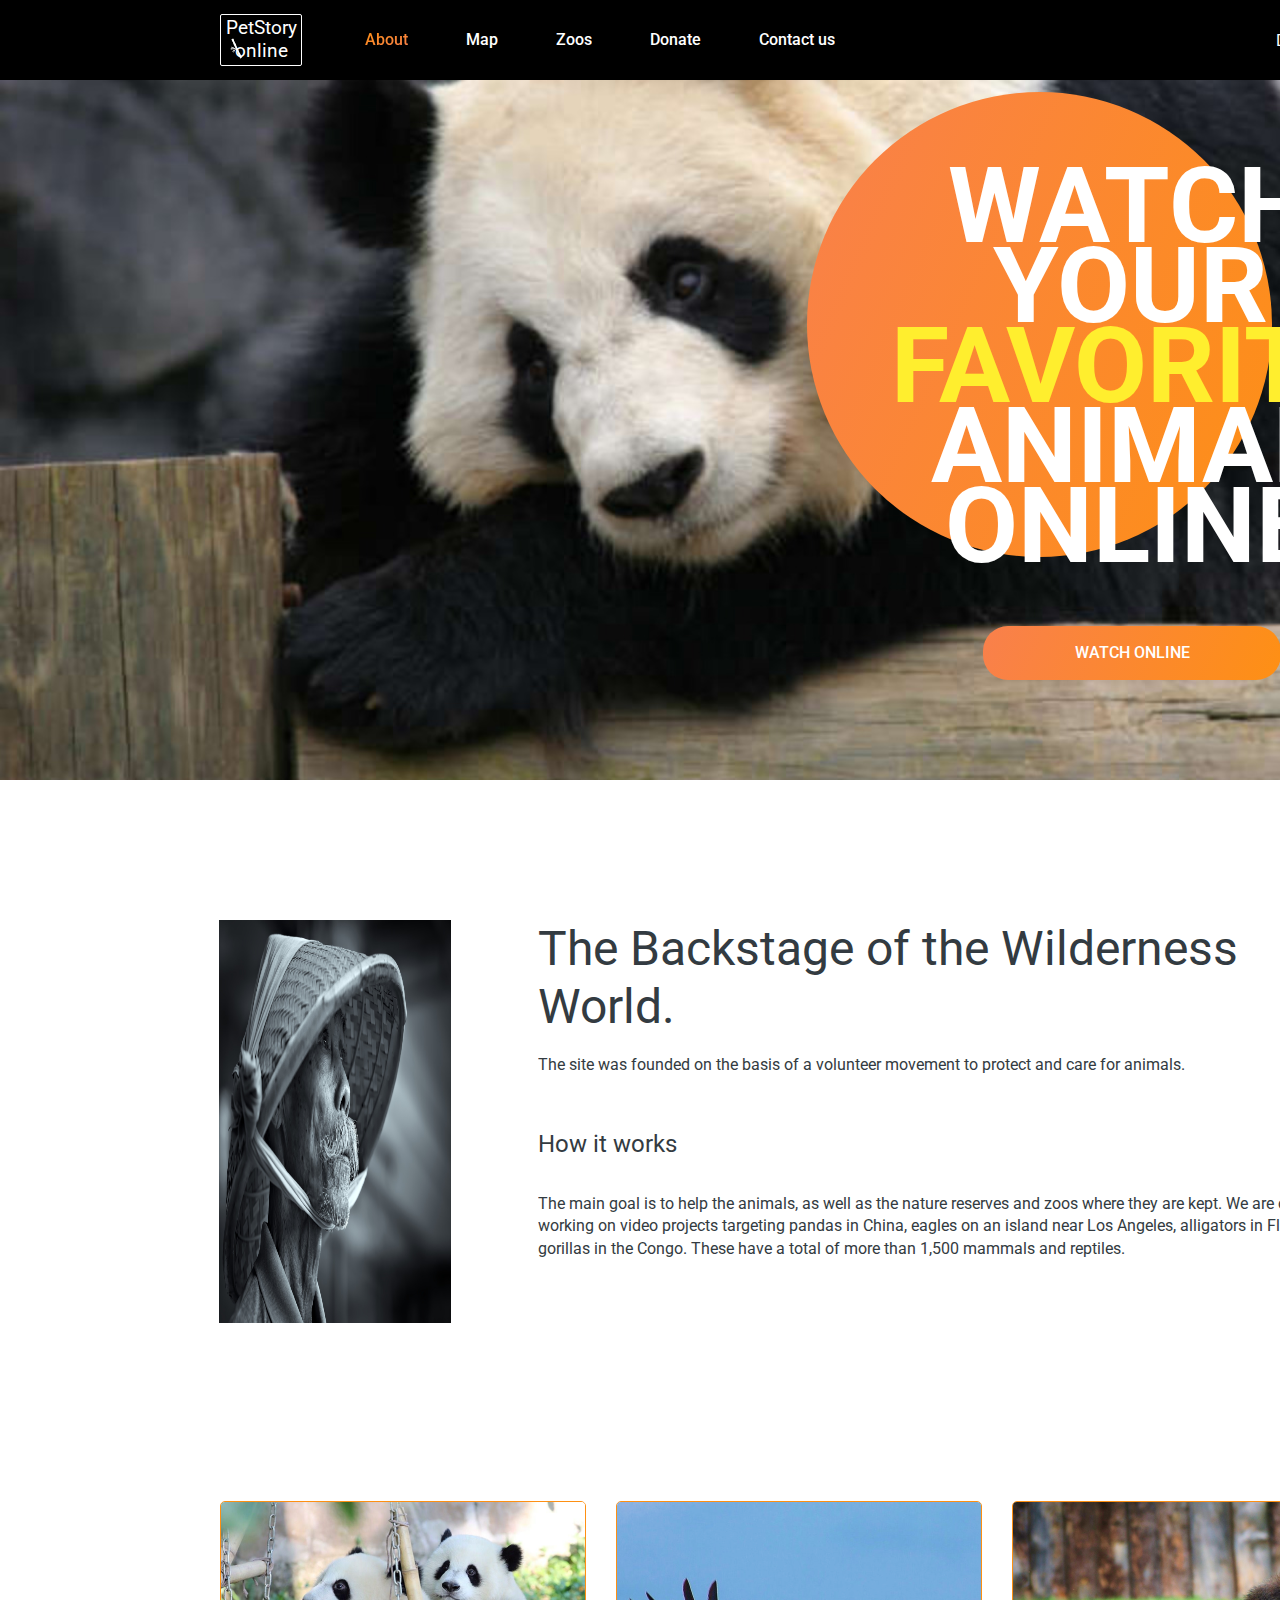
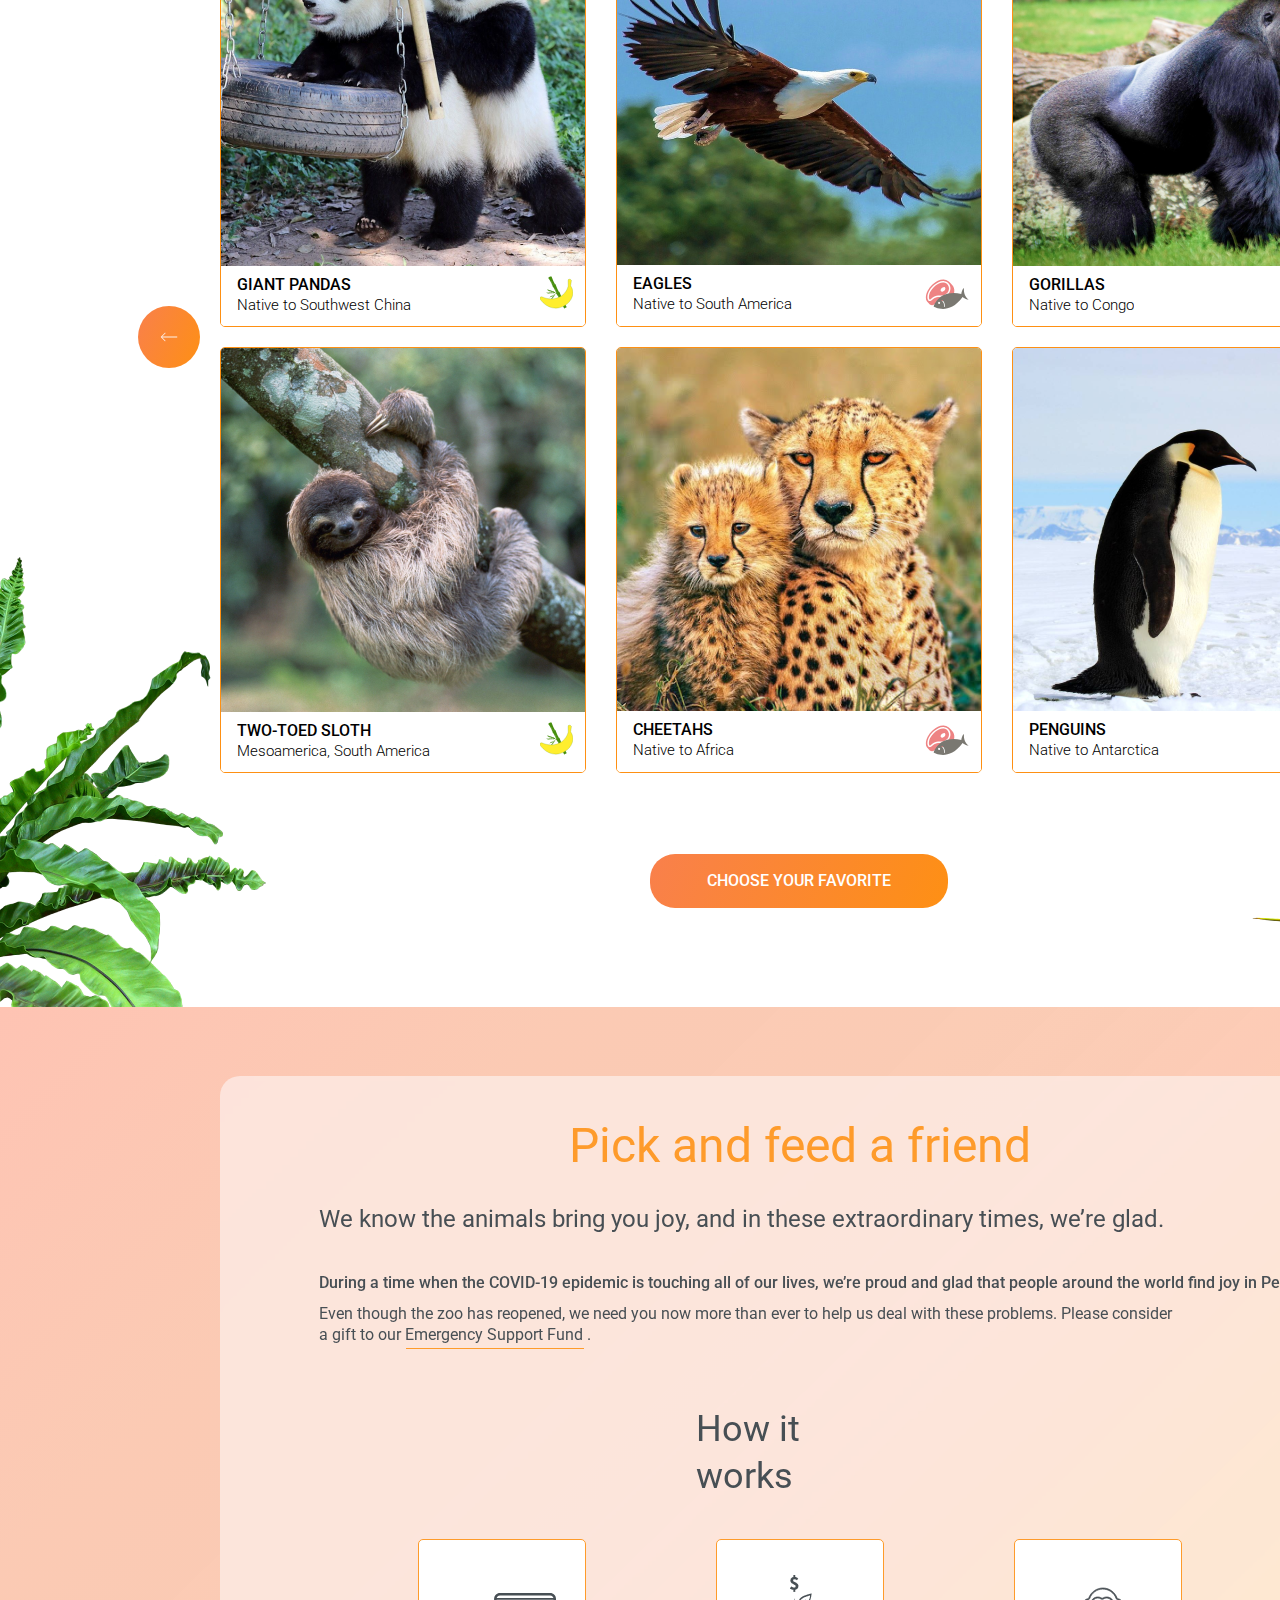
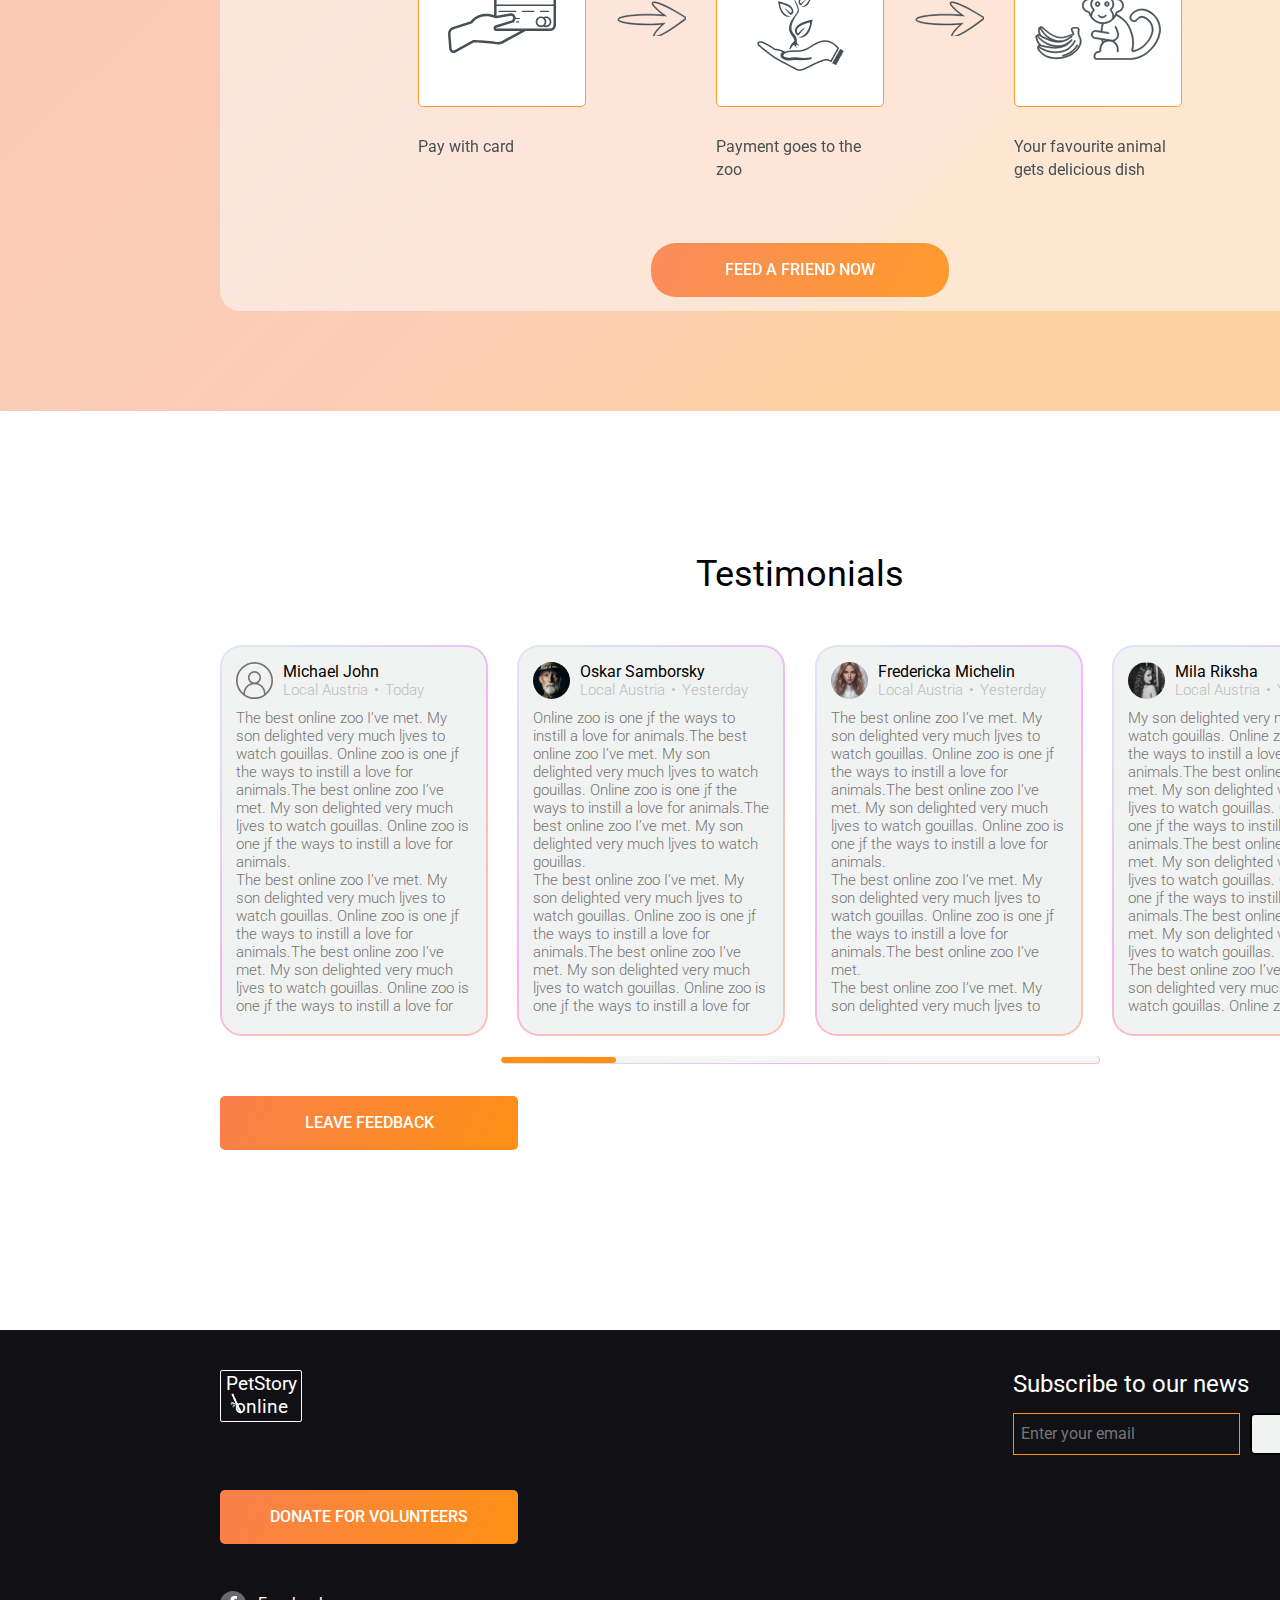
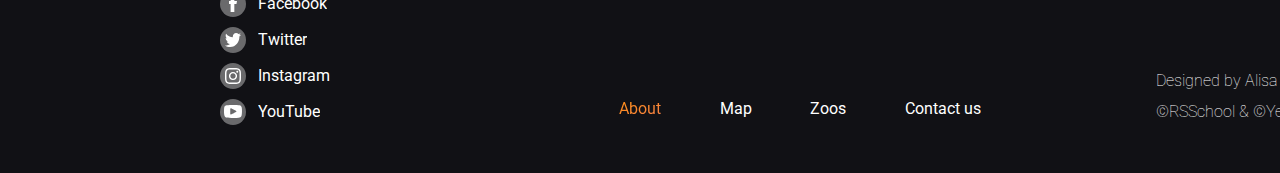
==== commit 7d06c53d: "fix: remove horizontal scroll on Desktop layout" ====
--- a/pages/main/index.html
+++ b/pages/main/index.html
@@ -41,8 +41,6 @@
                     ANIMAL ONLINE
             </div>
             <a href="#" class="btn btn-rounded" id="watch-online-button">WATCH ONLINE</a>
-            <p id="not-finished">Sorry, i didn't have enough time to finish all the layouts<br><br>Please, give me a few
-                days to finish :)</p>
         </section>
 
         <section id="backstage">
--- a/assets/styles/style.css
+++ b/assets/styles/style.css
@@ -3,6 +3,8 @@
 * {
     box-sizing: border-box;
     font-family: 'Roboto', sans-serif;
+    transition: all 0.5s ;
+    overflow-x: hidden;
 }
 
 body {
--- a/pages/main/style.css
+++ b/pages/main/style.css
@@ -1,17 +1,5 @@
 input {
     -webkit-appearance: none;
-}
-
-#not-finished {
-    width: 350px;
-    background-color: rgb(0, 0, 0, 0.8);
-    margin: 0;
-    position: relative;
-    top: 50px;
-    left: 80px;
-    font-size: 2rem;
-    font-weight: 500;
-    color: red;
 }
 
 .color-darkgray {
@@ -1096,10 +1084,6 @@
     }
 }
 
-#not-finished {
-    display: none;
-}
-
 @media(max-width: 320px) {
 
     #watch-online {
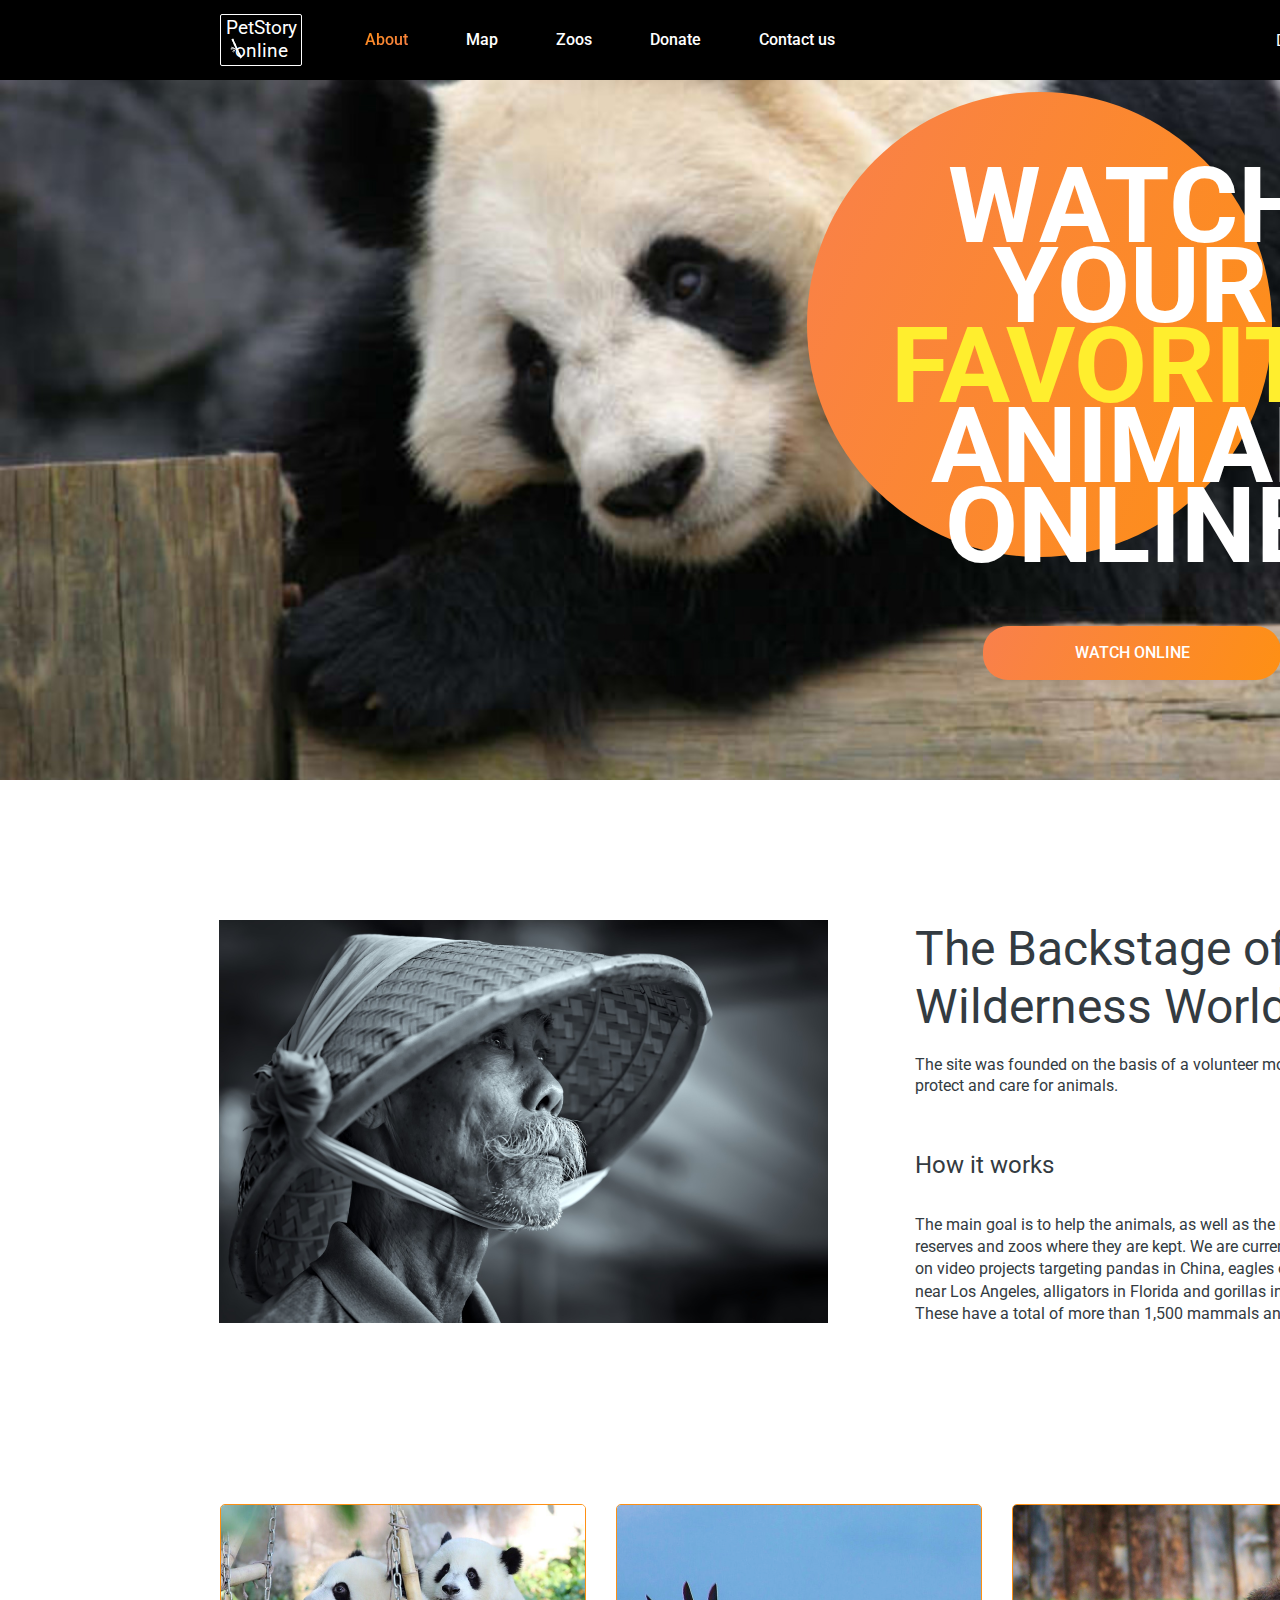
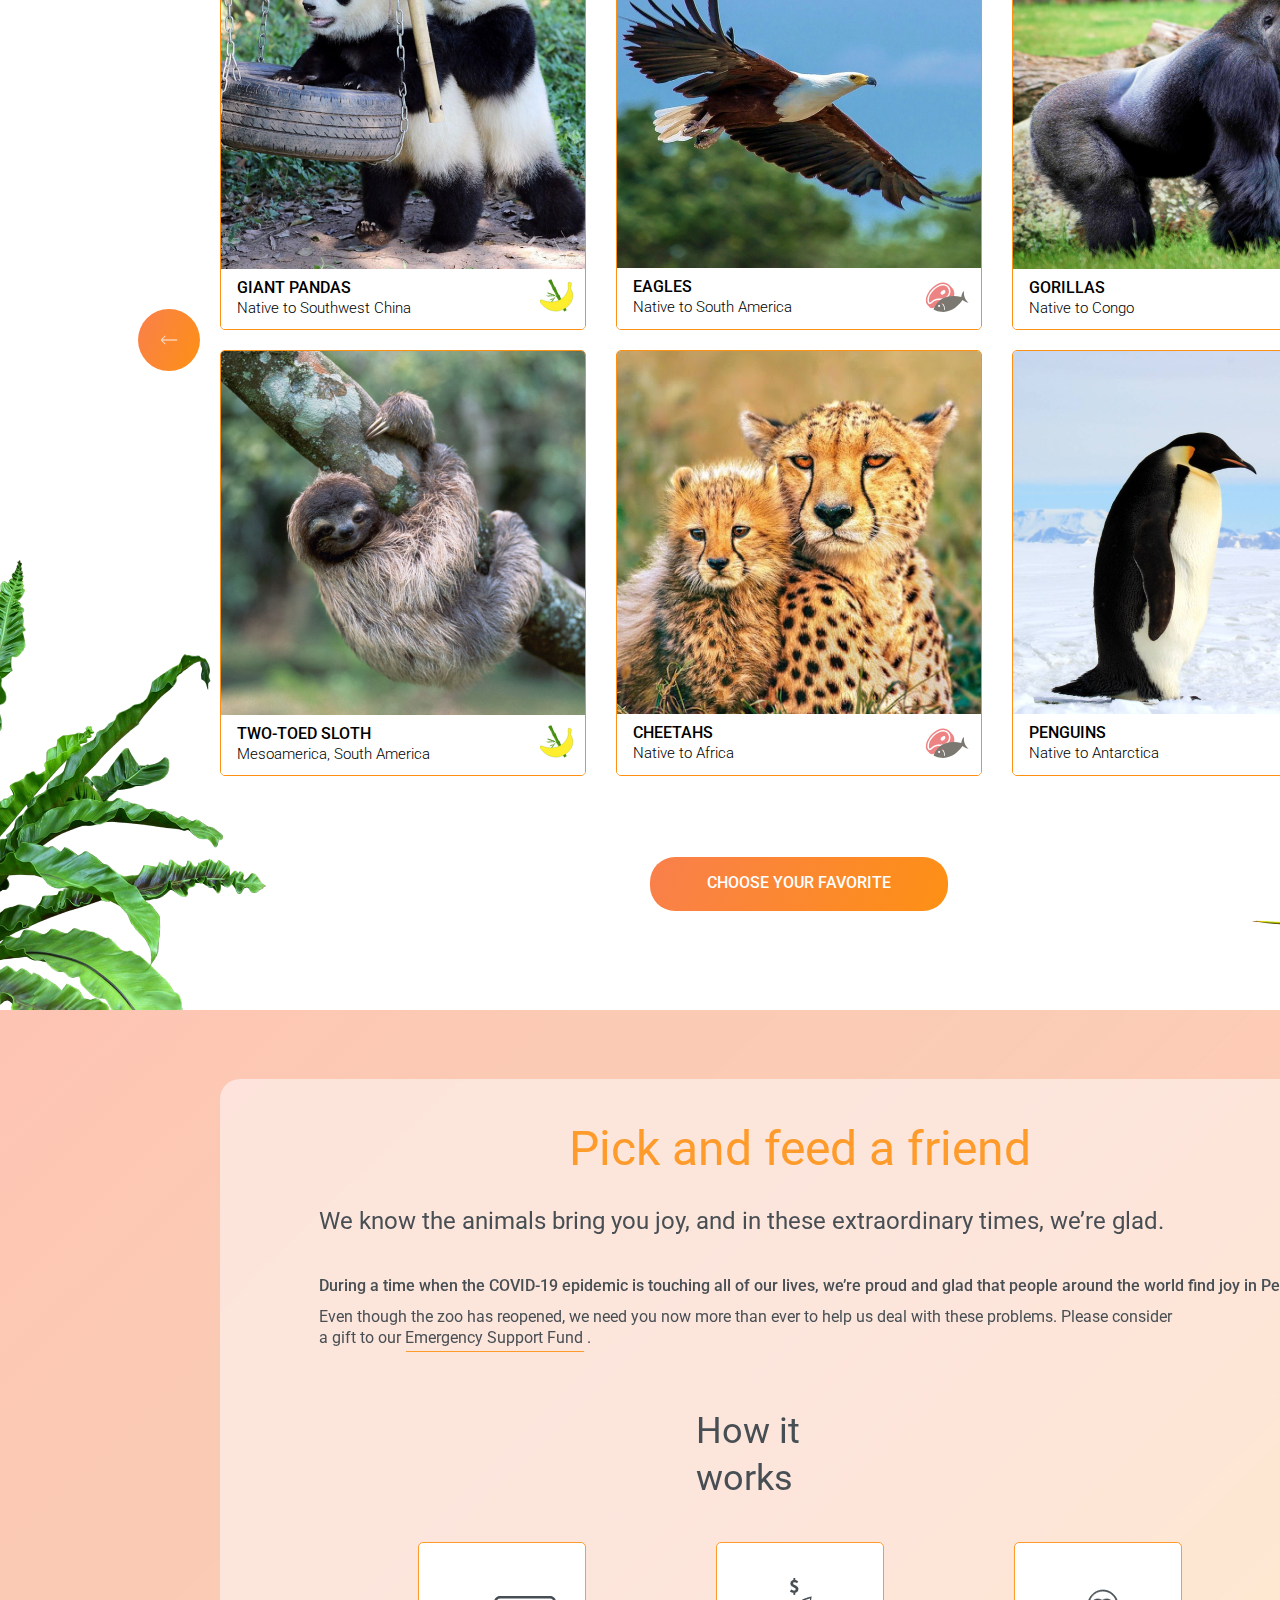
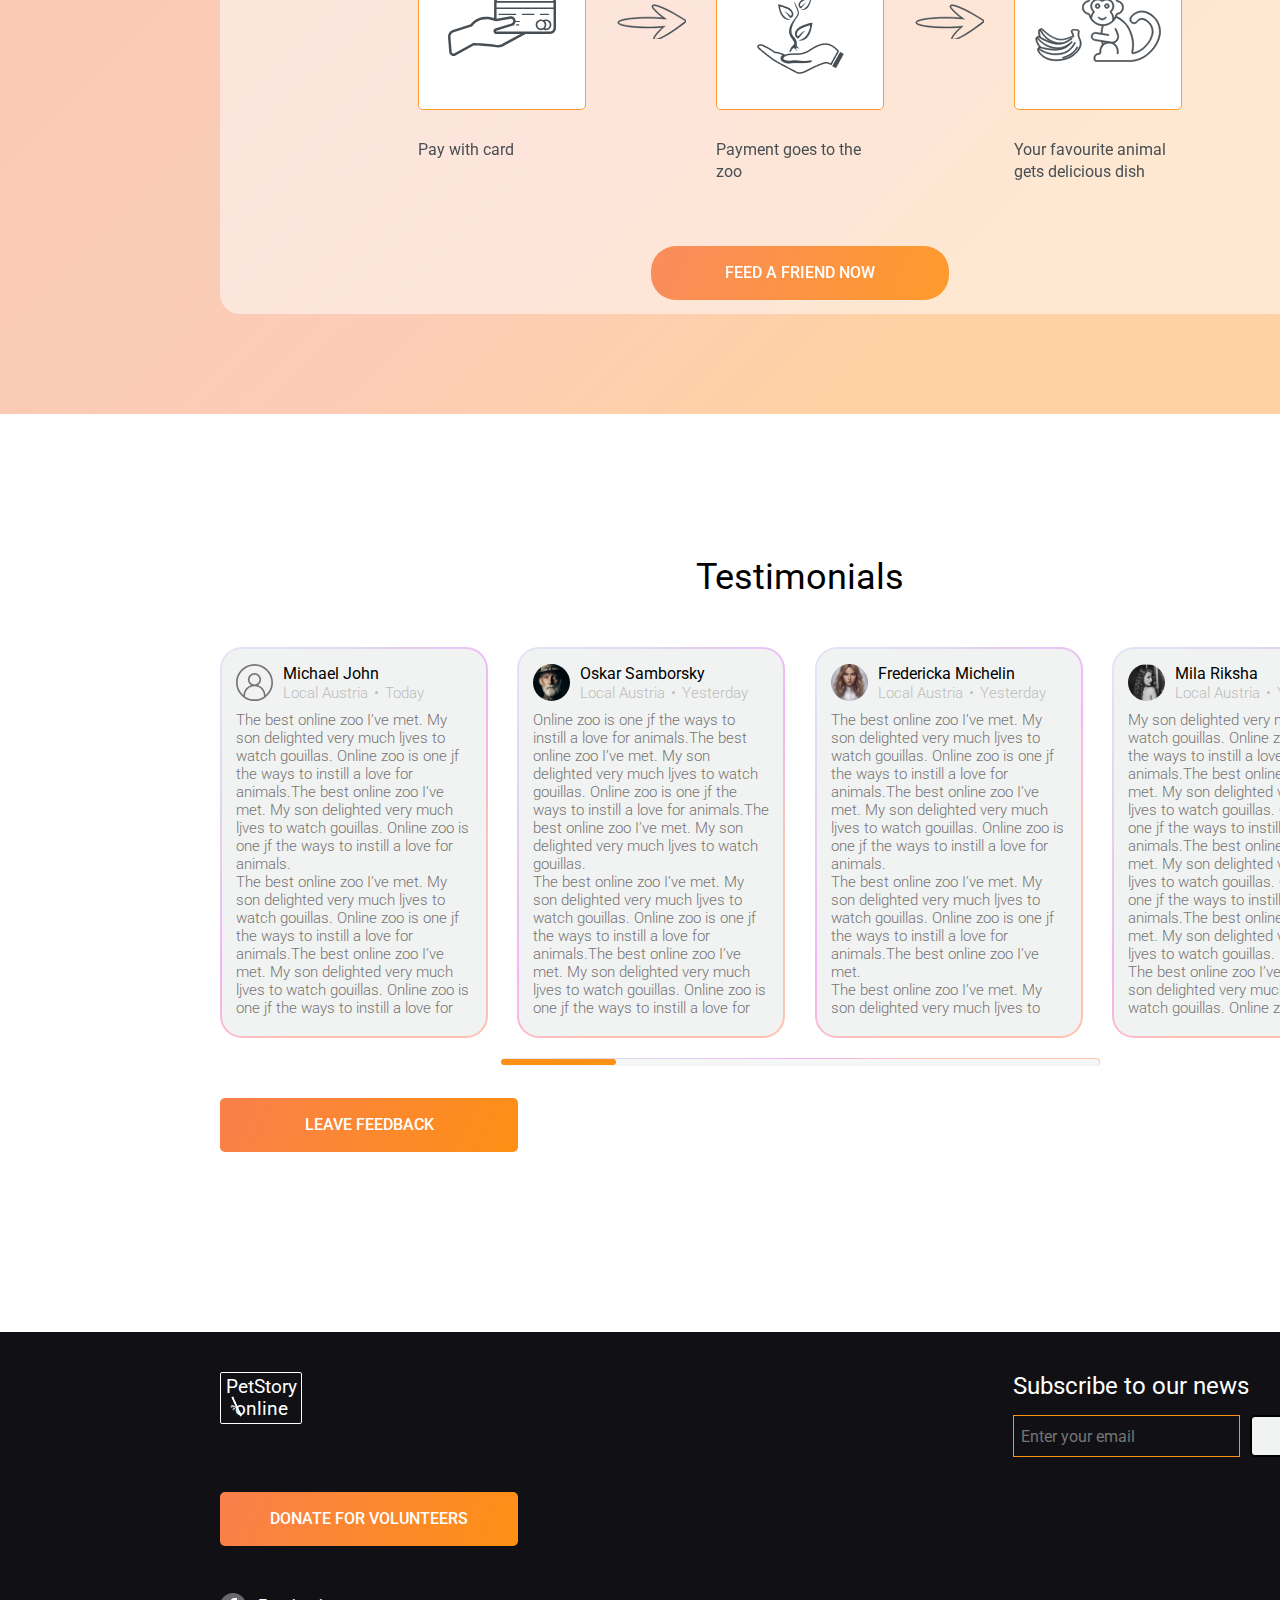
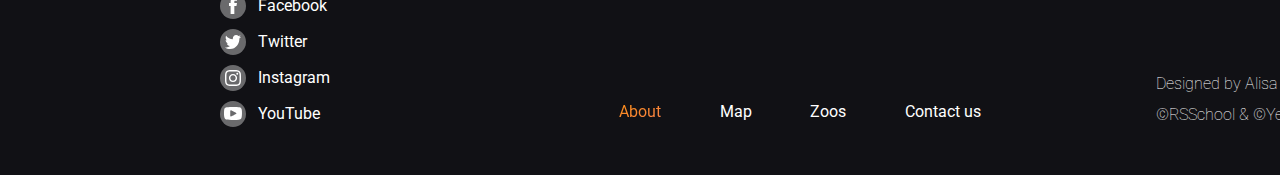
==== commit 4913740a: "feat: add burger menu" ====
--- a/pages/main/index.html
+++ b/pages/main/index.html
@@ -13,14 +13,14 @@
 
 <body>
     <header>
-        <div id="header-logo">
+        <div class="header-logo">
             <a href="../../pages/main/index.html"><img src="../../assets/images/bamboo.svg" alt="Bamboo logo"
-                    id="header-logo-img">
-                <h1 id="logo-text">PetStory online</h1>
+                    class="header-logo-img">
+                <h1 class="logo-text">PetStory online</h1>
             </a>
         </div>
         <nav class="header-menu">
-            <ul>
+            <ul class="header-menu-list">
                 <li><a class="menu-active" href="../../pages/main/index.html">About</a></li>
                 <li><a href="#">Map</a></li>
                 <li><a href="#">Zoos</a></li>
@@ -28,8 +28,8 @@
                 <li><a href="#">Contact us</a></li>
             </ul>
         </nav>
-        <img src="../../assets/images/burger_menu.svg" id="burger-menu">
-        <a href="https://www.figma.com/file/jfEFwkXVj1WRq7sUHDr8os/PetStory-online" id="header-copyright">Designed by
+        <img src="../../assets/images/burger_menu.svg" class="burger-menu">
+        <a href="https://www.figma.com/file/jfEFwkXVj1WRq7sUHDr8os/PetStory-online" class="header-copyright">Designed by
             ©</a>
     </header>
     <main>
@@ -365,7 +365,7 @@
                 <div id="footer-left-column">
                     <div id="footer-logo">
                         <a href="../../pages/main/index.html"><img src="../../assets/images/bamboo.svg"
-                                alt="Bamboo logo" id="footer-logo-img">
+                                alt="Bamboo logo" class="footer-logo-img">
                             <p id="footer-logo-text">PetStory online</p>
                         </a>
                     </div>
@@ -411,5 +411,5 @@
         </footer>
     </main>
 </body>
-
+<script src="../../assets/js/main.js"></script>
 </html>--- a/assets/styles/style.css
+++ b/assets/styles/style.css
@@ -3,14 +3,14 @@
 * {
     box-sizing: border-box;
     font-family: 'Roboto', sans-serif;
-    transition: all 0.5s ;
-    overflow-x: hidden;
+    transition: all 0.5s;
 }
 
 body {
     width: 1600px;
     margin: 0;
     box-sizing: border-box;
+    overflow-x: hidden;
 }
 
 header {
@@ -22,7 +22,7 @@
     align-items: center;
 }
 
-#header-logo,
+.header-logo,
 #footer-logo {
     align-items: center;
     display: flex;
@@ -36,23 +36,23 @@
     border-radius: 2px;
 }
 
-#header-logo a,
+.header-logo a,
 #footer-logo a {
     text-decoration: none;
 }
 
-#header-logo-img,
-#footer-logo-img {
+.header-logo-img,
+.footer-logo-img {
     position: absolute;
-    /* width: 7.03px; */
-    /* height: 20.98px; */
+    /* width: 7.03px;
+    height: 20.98px; */
     left: 9.13px;
     top: 22.64px;
 
     /* transform: matrix(-0.9, 0.52, 0.4, 0.88, 0, 0); */
 }
 
-#logo-text,
+.logo-text,
 #footer-logo-text {
     font-style: normal;
     font-weight: 400;
@@ -63,7 +63,7 @@
     color: white;
 }
 
-.header-menu ul {
+.header-menu-list {
     display: flex;
     justify-content: space-around;
     flex-direction: row;
@@ -100,11 +100,11 @@
     background-clip: text;
 }
 
-#header-copyright {
+.header-copyright {
     margin-left: auto;
 }
 
-#header-copyright:hover {
+.header-copyright:hover {
     background: linear-gradient(113.96deg, #F9804B 1.49%, #FE9013 101.44%);
     -webkit-background-clip: text;
     -webkit-text-fill-color: transparent;
@@ -112,7 +112,7 @@
 }
 
 
-#burger-menu {
+.burger-menu {
     display: none;
 }
 
@@ -344,7 +344,7 @@
         z-index: 1;
     }
 
-    .header-menu ul {
+    .header-menu-list {
         margin-left: 38px;
     }
 
@@ -387,7 +387,7 @@
         margin-top: 34px;
     }
 
-    #header-logo {
+    .header-logo {
         border: none;
         width: 46.86px;
         height: 29.03px;
@@ -395,35 +395,109 @@
         align-items: flex-start;
     }
 
-    #logo-text {
+    .header-logo a {
+        width: 50px;
+    }
+
+    .dark-block {
+        background-color: rgb(0, 0, 0, 0.7);
+        position: fixed;
+        top: 0;
+        z-index: 98;
+        width: 100%;
+        height: 100%;
+    }
+
+    .logo-text {
         font-size: 12.2899px;
     }
 
-    #header-logo-img {
+    .header-logo-img {
         width: 10px;
         height: 16px;
         left: 3px;
         top: 13.99px;
     }
 
-    .header-menu ul {
+    .header-menu-list {
         display: none;
     }
 
-    #header-copyright {
+    .header-copyright {
         display: none;
     }
 
-    #burger-menu {
+    .burger-menu {
         display: block;
         margin-left: auto;
     }
 
+    .header-menu-opened li {
+        margin: 0 0 14.5px 0;
+    }
+
+    .header-menu-close-btn {
+        width: 30px;
+        height: 30px;
+        background-size: contain;
+        background-image: url("../../assets/images/close.svg");
+    }
+
+    .header-opened {
+        padding: 10px;
+        background-color: white;
+        color: black;
+        height: 329px;
+        flex-direction: column;
+        align-items: flex-start;
+    }
+
+    .header-opened a {
+        color: black;
+    }
+
+    .logo-text-opened {
+        padding-top: 2px;
+        width: 65.6px;
+        height: 41.6px;
+        font-weight: 400;
+        font-size: 15.2116px;
+        line-height: 120%;
+        border: 1px solid #FE9013;
+        color: #FE9013;
+    }
+
+    .burger-opened {
+        display: none;
+    }
+
+    .header-menu-opened {
+        display: block;
+        margin: 0;
+        padding: 43px 0 0 0;
+    }
+
+    .header-copyright-opened {
+        display: block;
+        margin: 0;
+        font-weight: 500;
+        line-height: 140%;
+    }
+
+    .logo-opened {
+        justify-content: space-between;
+        width: 100%;
+    }
+
+    .logo-img-opened {
+        display: none;
+    }
+
     footer {
         height: 282px;
     }
 
-    #footer-logo-img {
+    .footer-logo-img {
         left: 12px;
     }
 
@@ -489,7 +563,7 @@
         border: none;
     }
 
-    #footer-logo-img {
+    .footer-logo-img {
         top: 12px;
         left: 73px;
     }
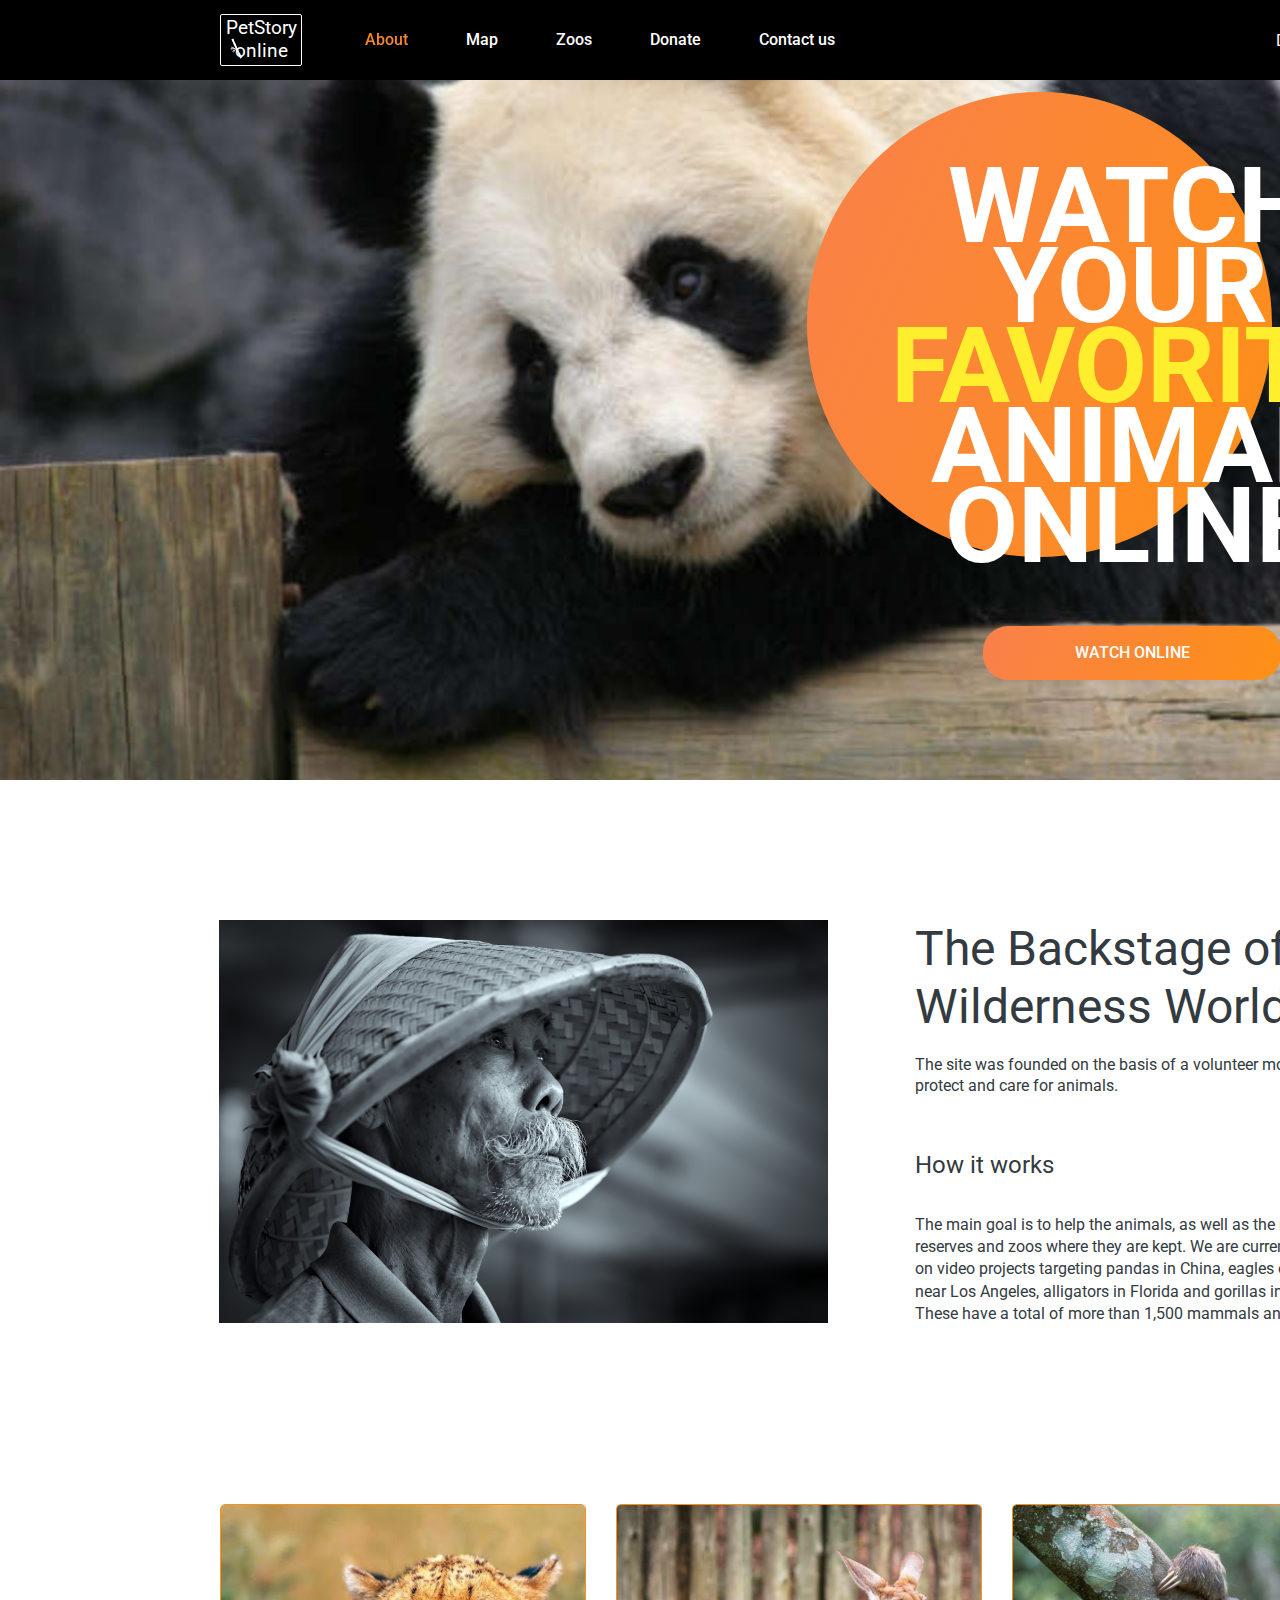
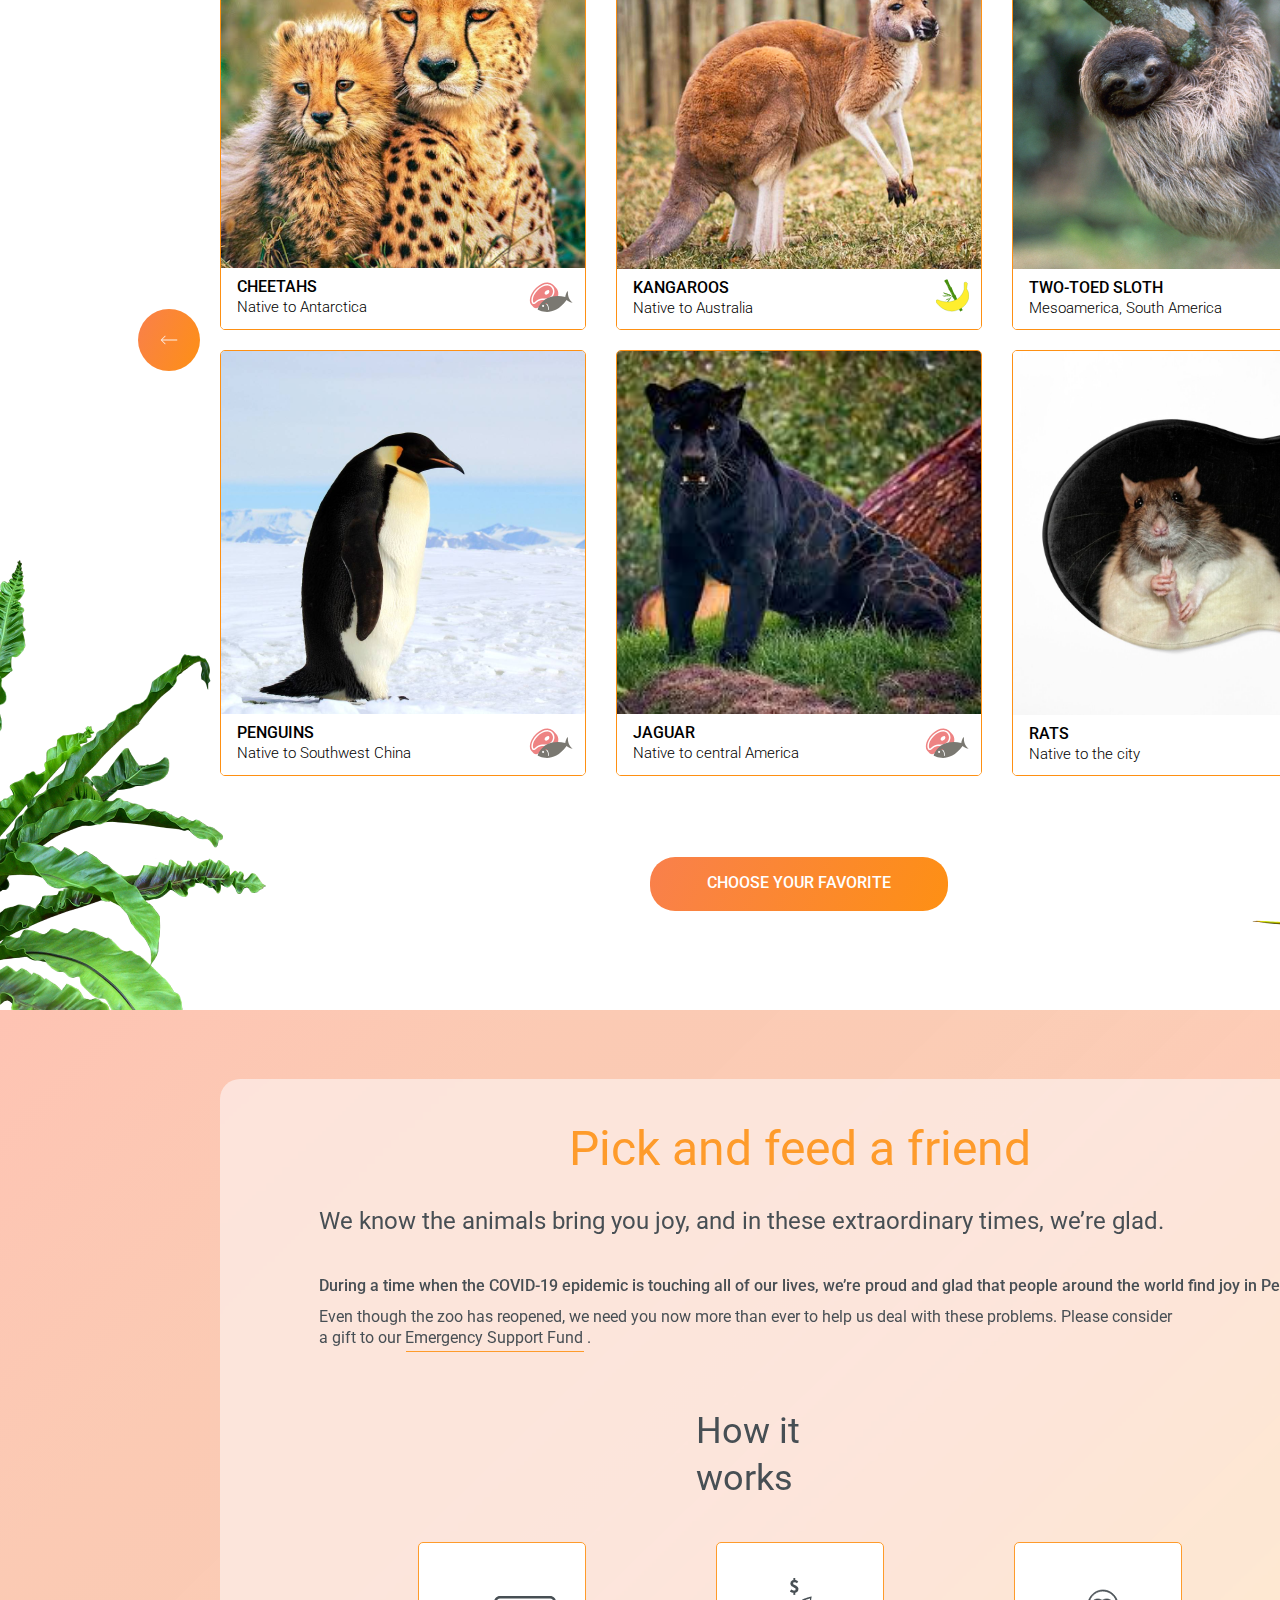
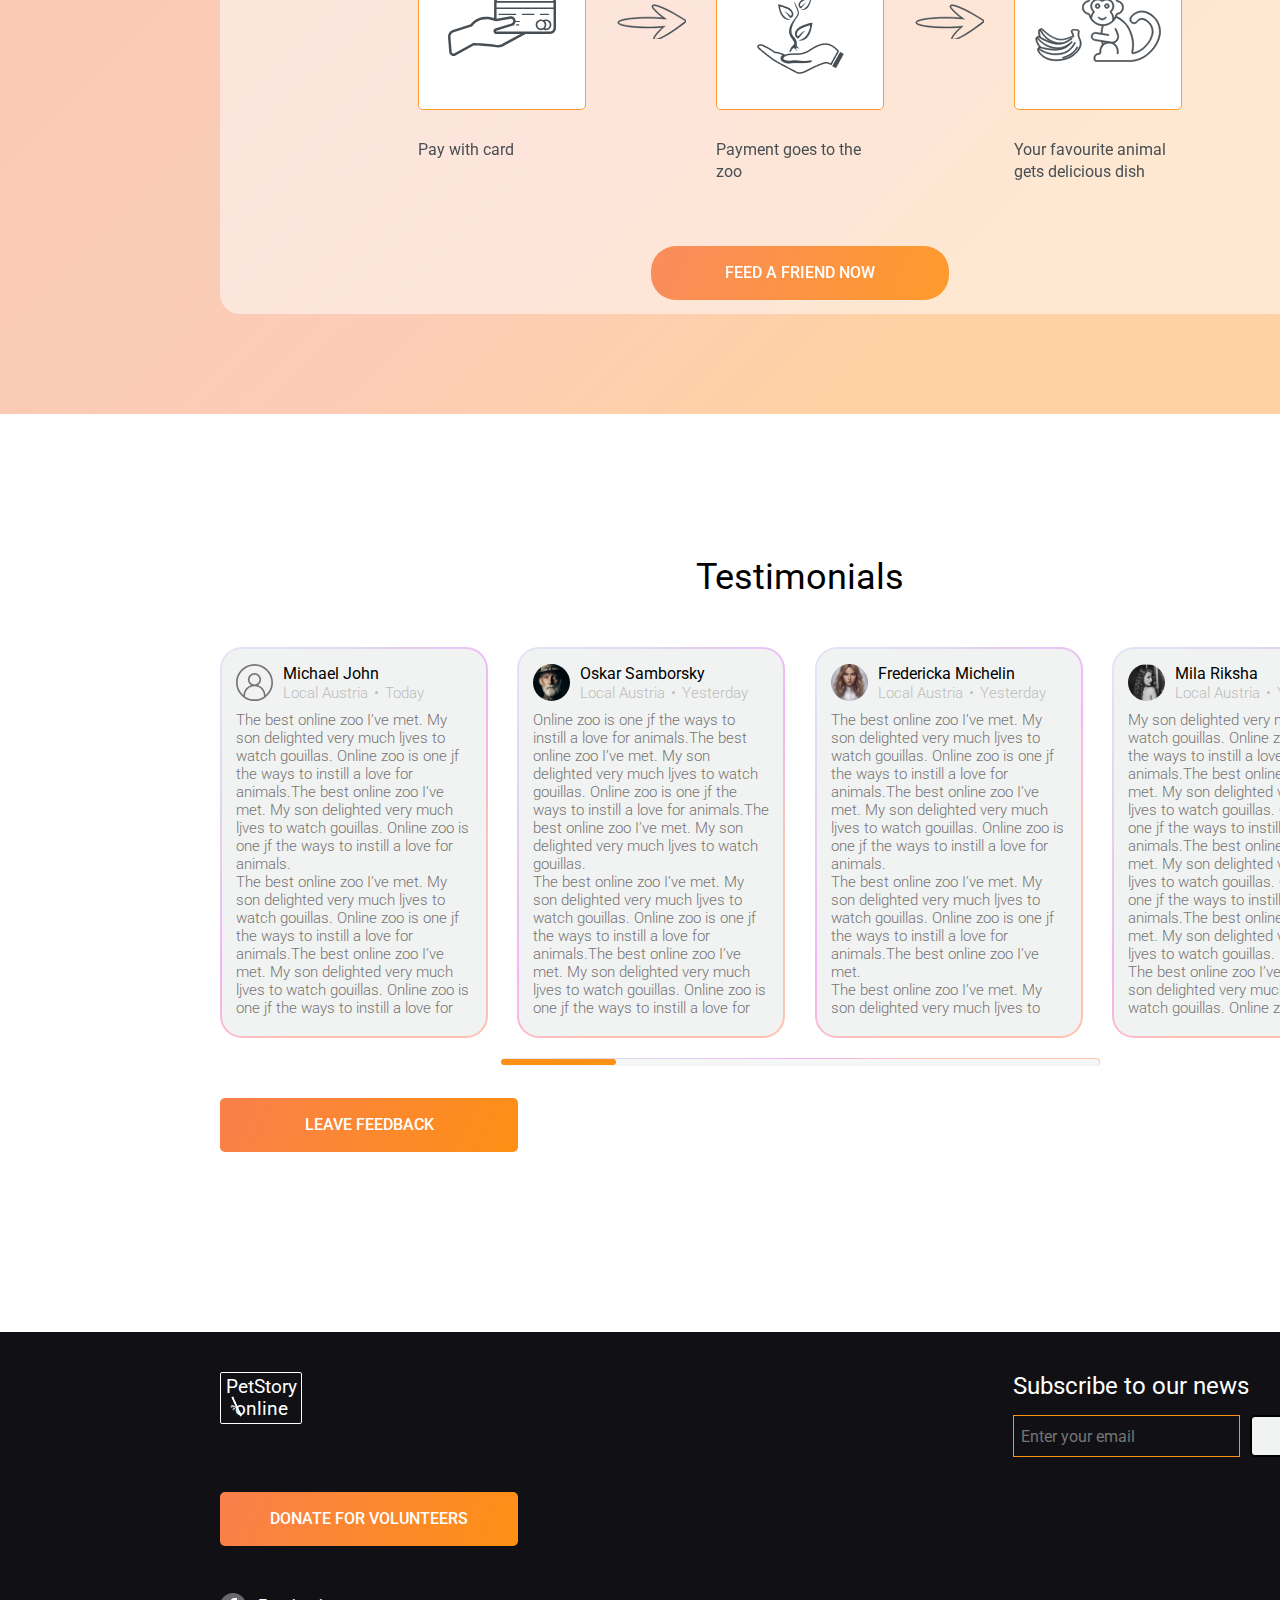
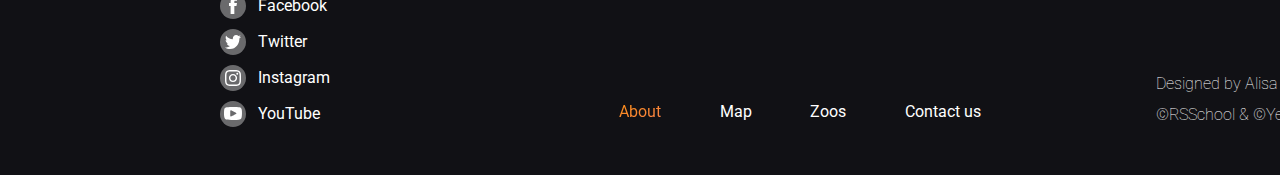
==== commit 694701e4: "feat: add animals slider" ====
--- a/pages/main/index.html
+++ b/pages/main/index.html
@@ -63,113 +63,13 @@
 
         <section id="animals">
             <div id="animals-scroll-box">
-                <a href="#" id="animals-left-btn" class="btn btn-round"><img
-                        src="../../assets/images/arrow-left.svg"></a>
-                <div id="animals-grid">
-                    <div class="animal-card">
-                        <div class="animal-card-image-box">
-                            <img class="animal-card-image" src="../../assets/images/animals/animal 1.png"></img>
-                            <div class="animal-card-hover-box">
-                                <h3 class="animal-card-hover-title">GIANT PANDAS</h3>
-                                <h2 class="animal-card-hover-description">Native to Southwest China</p>
-                            </div>
-                        </div>
-                        <div class="animal-card-description">
-                            <div class="animal-card-description-text">
-                                <h3 class="animal-title">GIANT PANDAS</h3>
-                                <p class="animal-description">Native to Southwest China</p>
-                            </div>
-                            <img class="animal-card-description-image" src="../../assets/images/banana-bamboo_icon.svg">
-                        </div>
-                    </div>
-
-                    <div class="animal-card">
-                        <div class="animal-card-image-box">
-                            <img class="animal-card-image" src="../../assets/images/animals/animal 2.png"></img>
-                            <div class="animal-card-hover-box">
-                                <h3 class="animal-card-hover-title">EAGLES</h3>
-                                <h2 class="animal-card-hover-description">Native to South America</p>
-                            </div>
-                        </div>
-                        <div class="animal-card-description">
-                            <div class="animal-card-description-text">
-                                <h3 class="animal-title">EAGLES</h3>
-                                <p class="animal-description">Native to South America</p>
-                            </div>
-                            <img class="animal-card-description-image" src="../../assets/images/meet-fish_icon.svg">
-                        </div>
-                    </div>
-
-                    <div class="animal-card">
-                        <div class="animal-card-image-box">
-                            <img class="animal-card-image" src="../../assets/images/animals/animal 3.png"></img>
-                            <div class="animal-card-hover-box">
-                                <h3 class="animal-card-hover-title">GORILLAS</h3>
-                                <h2 class="animal-card-hover-description">Native to Congo</p>
-                            </div>
-                        </div>
-                        <div class="animal-card-description">
-                            <div class="animal-card-description-text">
-                                <h3 class="animal-title">GORILLAS</h3>
-                                <p class="animal-description">Native to Congo</p>
-                            </div>
-                            <img class="animal-card-description-image" src="../../assets/images/banana-bamboo_icon.svg">
-                        </div>
-                    </div>
-
-                    <div class="animal-card">
-                        <div class="animal-card-image-box">
-                            <img class="animal-card-image" src="../../assets/images/animals/animal 4.png"></img>
-                            <div class="animal-card-hover-box">
-                                <h3 class="animal-card-hover-title">TWO-TOED SLOTH</h3>
-                                <h2 class="animal-card-hover-description">Mesoamerica, South America</p>
-                            </div>
-                        </div>
-                        <div class="animal-card-description">
-                            <div class="animal-card-description-text">
-                                <h3 class="animal-title">TWO-TOED SLOTH</h3>
-                                <p class="animal-description">Mesoamerica, South America</p>
-                            </div>
-                            <img class="animal-card-description-image" src="../../assets/images/banana-bamboo_icon.svg">
-                        </div>
-                    </div>
-
-                    <div class="animal-card">
-                        <div class="animal-card-image-box">
-                            <img class="animal-card-image" src="../../assets/images/animals/animal 5.png"></img>
-                            <div class="animal-card-hover-box">
-                                <h3 class="animal-card-hover-title">CHEETAHS</h3>
-                                <h2 class="animal-card-hover-description">Native to Africa</p>
-                            </div>
-                        </div>
-                        <div class="animal-card-description">
-                            <div class="animal-card-description-text">
-                                <h3 class="animal-title">CHEETAHS</h3>
-                                <p class="animal-description">Native to Africa</p>
-                            </div>
-                            <img class="animal-card-description-image" src="../../assets/images/meet-fish_icon.svg">
-                        </div>
-                    </div>
-
-                    <div class="animal-card">
-                        <div class="animal-card-image-box">
-                            <img class="animal-card-image" src="../../assets/images/animals/animal 6.png"></img>
-                            <div class="animal-card-hover-box">
-                                <h3 class="animal-card-hover-title">PENGUINS</h3>
-                                <h2 class="animal-card-hover-description">Native to Antarctica</p>
-                            </div>
-                        </div>
-                        <div class="animal-card-description">
-                            <div class="animal-card-description-text">
-                                <h3 class="animal-title">PENGUINS</h3>
-                                <p class="animal-description">Native to Antarctica</p>
-                            </div>
-                            <img class="animal-card-description-image" src="../../assets/images/meet-fish_icon.svg">
-                        </div>
-                    </div>
-                </div>
-                <a href="#" id="animals-right-btn" class="btn btn-round"><img
-                        src="../../assets/images/arrow-right.svg"></a>
+                <a id="animals-left-btn" class="btn btn-round"><img src="../../assets/images/arrow-left.svg"></a>
+                <div id="scroll-box">
+                    <div id="scroll">
+                        
+                    </div>
+                </div>
+                <a id="animals-right-btn" class="btn btn-round"><img src="../../assets/images/arrow-right.svg"></a>
             </div>
 
             <div id="animal-btn-box">
@@ -411,5 +311,7 @@
         </footer>
     </main>
 </body>
-<script src="../../assets/js/main.js"></script>
+<script src="../../assets/js/header.js"></script>
+<script src="animals.js"></script>
+
 </html>--- a/pages/main/style.css
+++ b/pages/main/style.css
@@ -36,7 +36,7 @@
     position: absolute;
 }
 
-#watch-online-text > h2 {
+#watch-online-text>h2 {
     color: white;
     font-weight: 700;
     font-size: 106.496px;
@@ -132,12 +132,24 @@
     align-items: center;
 }
 
-#animals-grid {
+.animals-grid {
     display: grid;
     grid-template-columns: repeat(3, 1fr);
     column-gap: 30px;
     row-gap: 20px;
     width: 1158px;
+}
+
+#scroll-box {
+    width: 1158px;
+    overflow: hidden;
+}
+
+#scroll {
+    margin-left: -100%;
+    width: 300%;
+    display: flex;
+    overflow: hidden;
 }
 
 .animal-card {
@@ -186,6 +198,8 @@
 .animal-card-image {
     z-index: 1;
     position: absolute;
+    width: 366px;
+    height: 366px;
     top: 0px;
     left: 0px;
     transition: all 300ms;
@@ -629,14 +643,16 @@
     }
 
     #animals {
-        padding-bottom: 140px;
+        padding: 0 30px 140px 30px;
     }
 
     #animals-left-btn {
+        z-index: 5;
         left: 353px;
     }
 
     #animals-right-btn {
+        z-index: 5;
         right: 353px;
     }
 
@@ -644,8 +660,8 @@
         padding-top: 142px;
     }
 
-    #animals-grid {
-        column-gap: 28px;
+    .animals-grid {
+        column-gap: 27px;
         row-gap: 92px;
     }
 
@@ -859,7 +875,7 @@
     }
 
     #animals {
-        padding-bottom: 100px;
+        padding: 0 20px 100px 20px;
     }
 
     #animals-scroll-box {
@@ -873,9 +889,14 @@
         height: 284px;
     }
 
-    #animals-grid {
+    .animals-grid {
         grid-template-columns: repeat(2, 1fr);
-        column-gap: 29.76px;
+        column-gap: 30px;
+        height: 756px;
+    }
+
+    #scroll-box {
+        height: 756px;
     }
 
     .animal-card {
@@ -1145,8 +1166,16 @@
         line-height: 138%;
     }
 
+    #scroll-box {
+        height: 1388px;
+    }
+
+    #scroll {
+        height: 100%;
+    }
+
     #animals {
-        padding: 0 10px 60px 10px;
+        padding: 0 17px 60px 17px;
     }
 
     #animals-left-btn,
@@ -1154,8 +1183,7 @@
         display: none;
     }
 
-    #animals-grid {
-        padding: 0 10px 0 10px;
+    .animals-grid {
         row-gap: 20px;
         grid-template-columns: repeat(1, 1fr);
     }
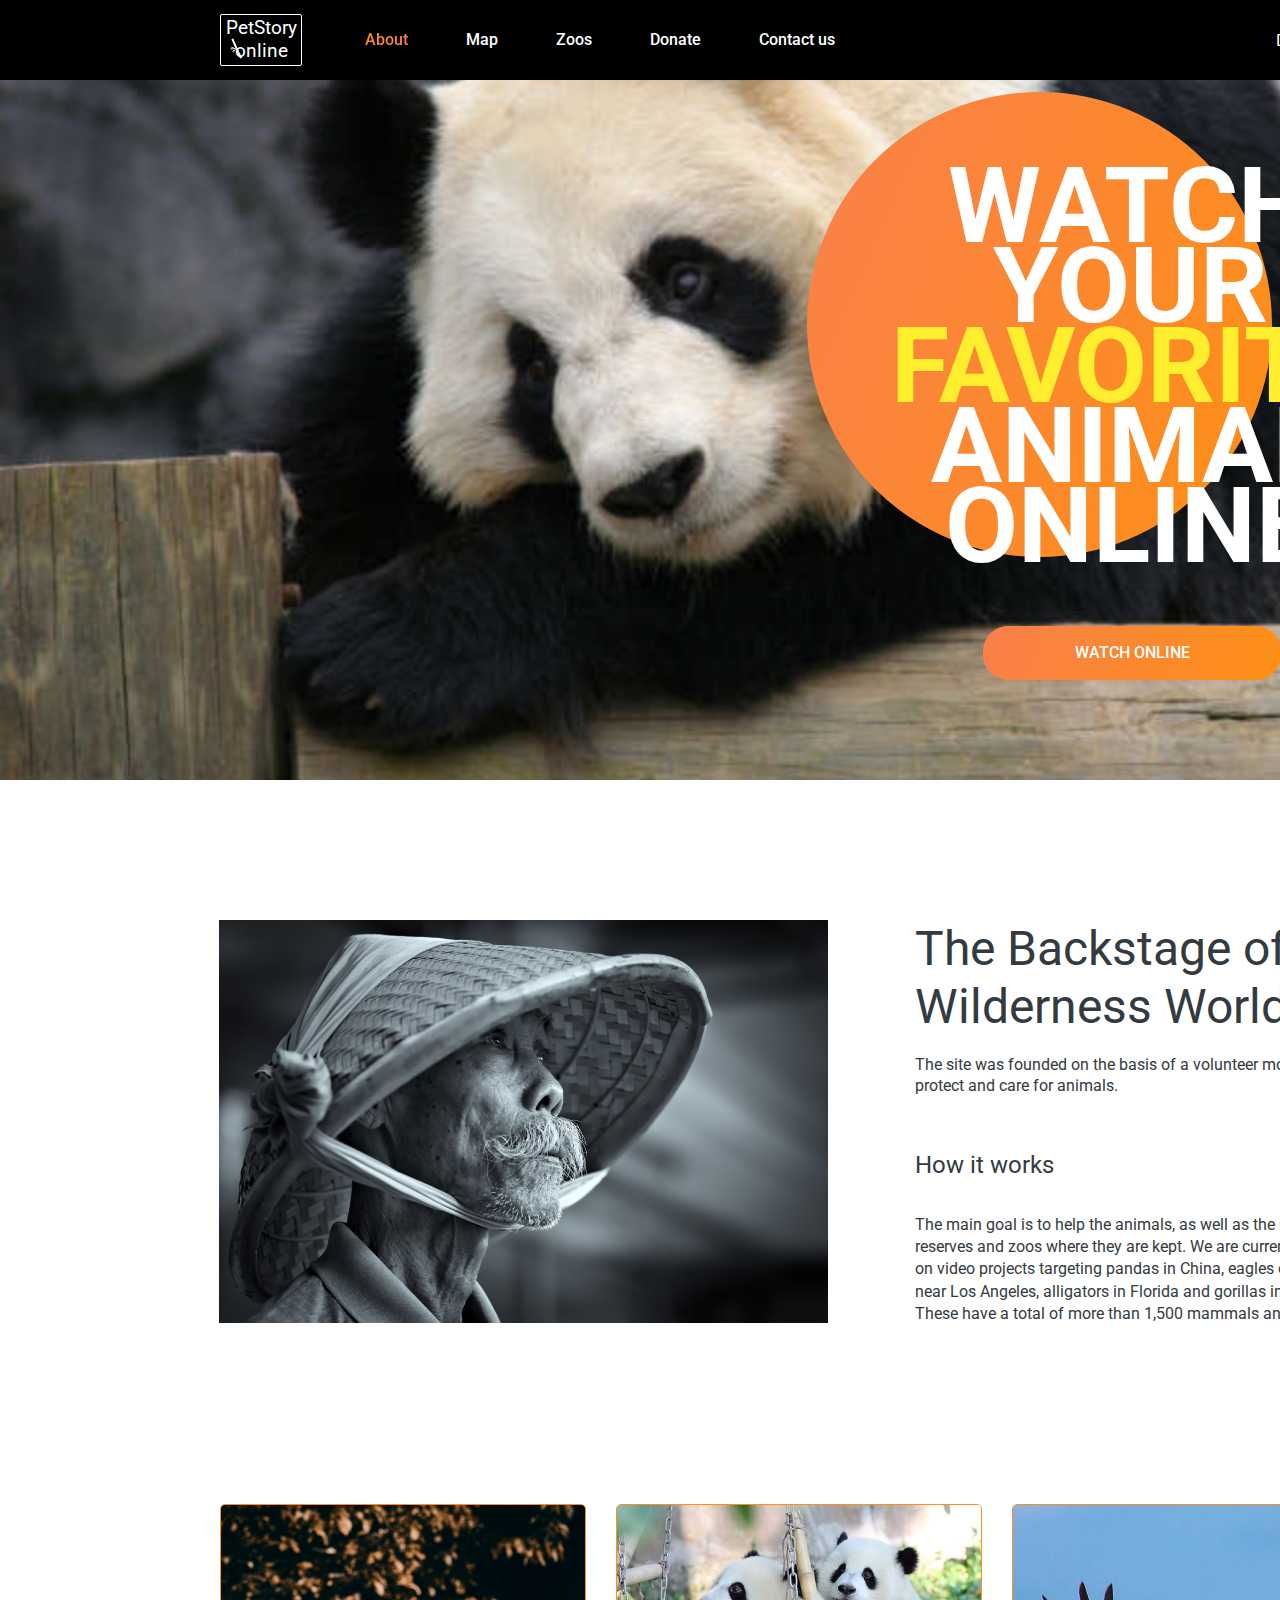
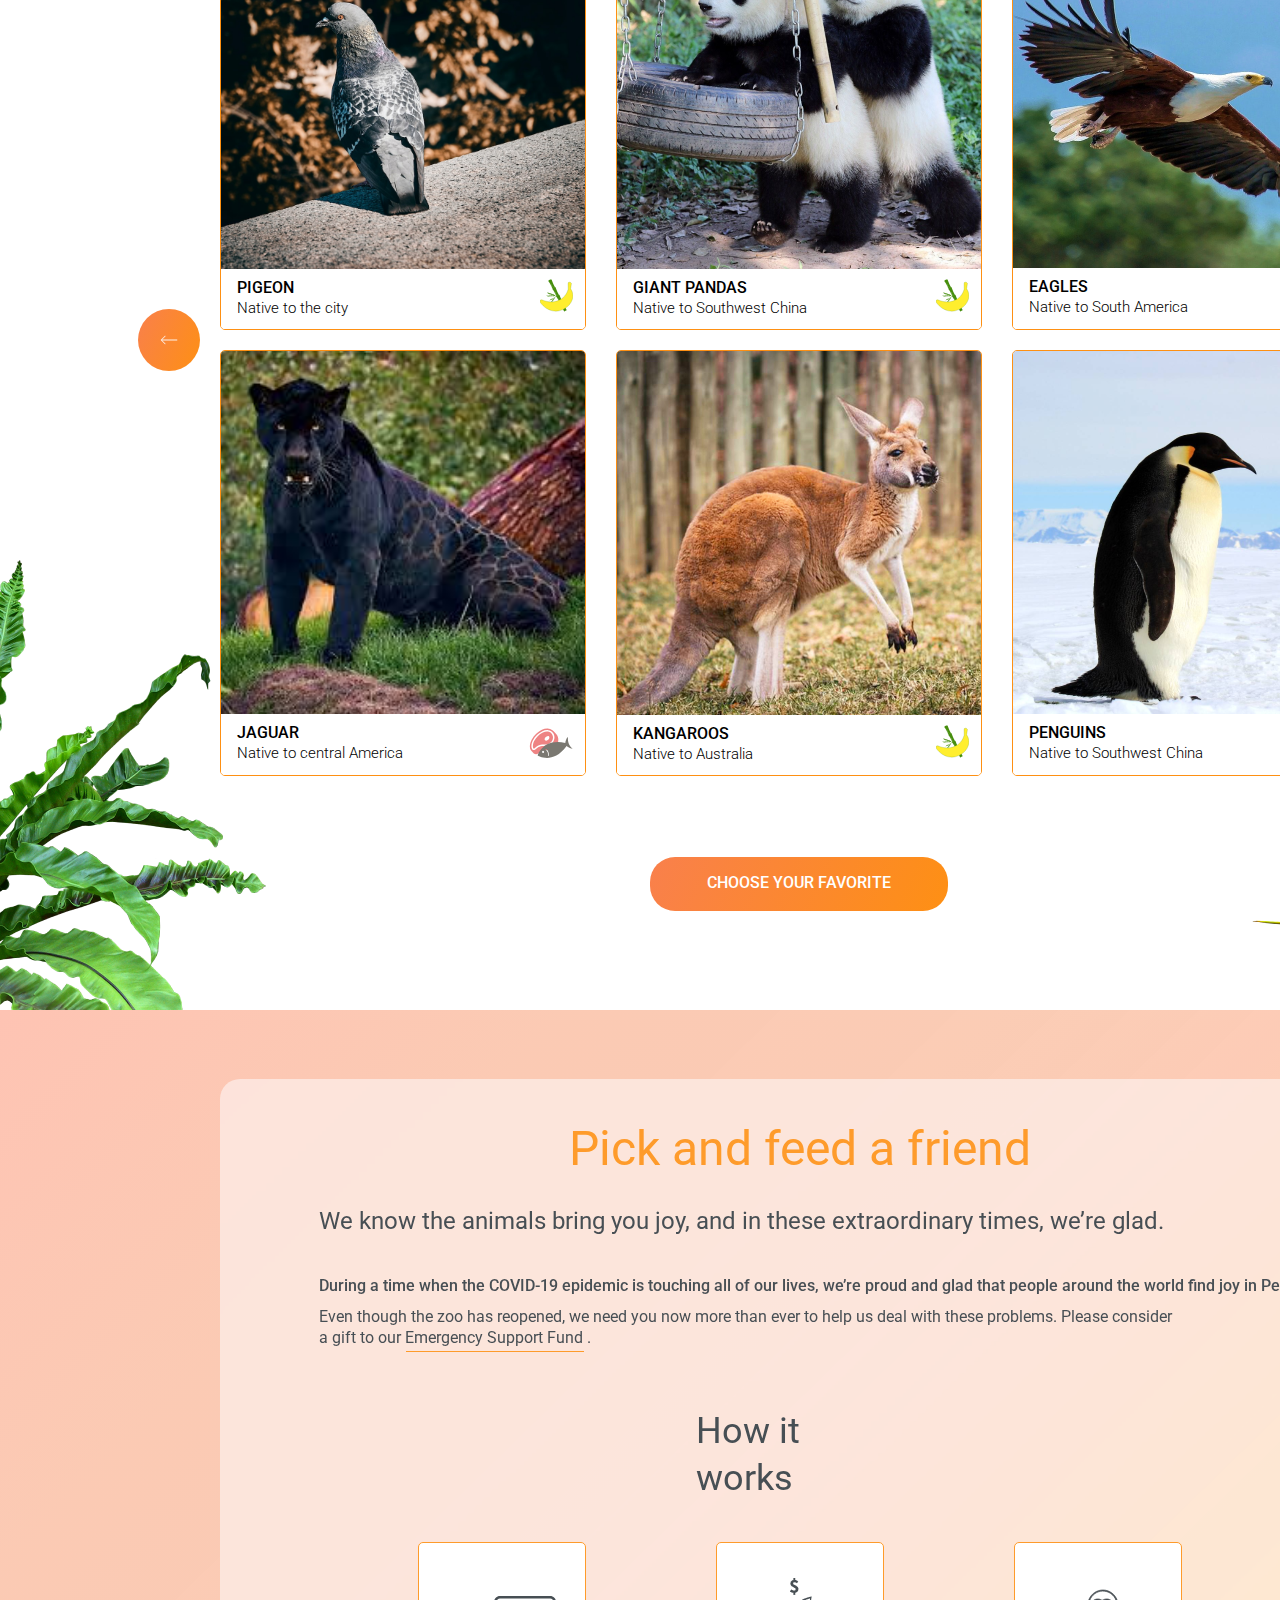
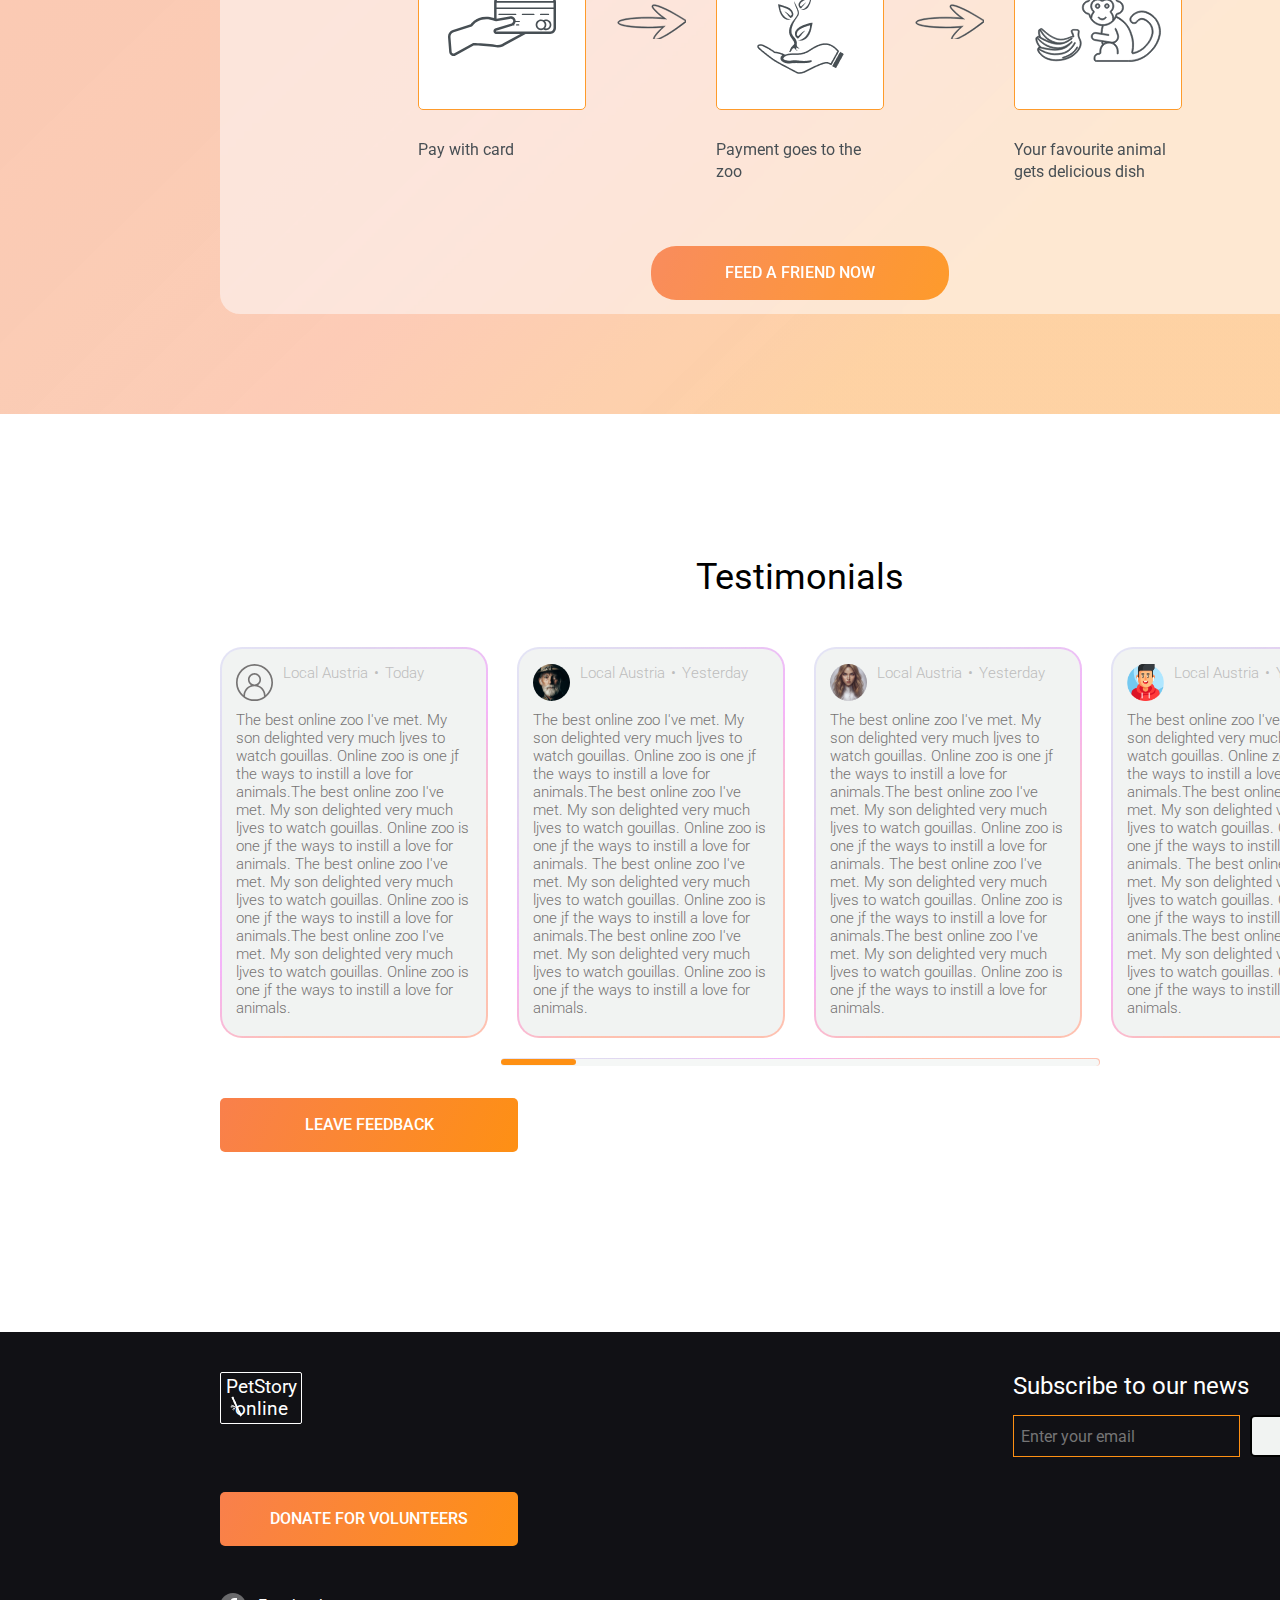
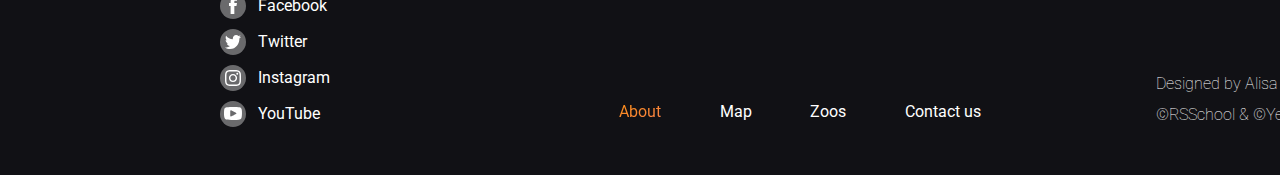
==== commit 1161300d: "feat: add testimonials popup and donate amount input" ====
--- a/pages/main/index.html
+++ b/pages/main/index.html
@@ -66,7 +66,7 @@
                 <a id="animals-left-btn" class="btn btn-round"><img src="../../assets/images/arrow-left.svg"></a>
                 <div id="scroll-box">
                     <div id="scroll">
-                        
+
                     </div>
                 </div>
                 <a id="animals-right-btn" class="btn btn-round"><img src="../../assets/images/arrow-right.svg"></a>
@@ -119,139 +119,13 @@
             <div id="testimotionals-box">
                 <h3 id="testimotionals-title">Testimonials</h3>
                 <div id="testimotionals-content-box">
-                    <div class="testimotionals-card-border">
-                        <div class="testimotionals-card">
-                            <div class="testimotionals-card-box">
-                                <div class="testimotionals-card-header-box">
-                                    <img src="../../assets/images/anonimous.svg">
-                                    <div class="testimotionals-card-title-box">
-                                        <p class="testimotionals-card-title">Michael John</p>
-                                        <div class="testimotionals-card-title-description">
-                                            <p>Local Austria</p>
-                                            <p>•</p>
-                                            <p>Today</p>
-                                        </div>
-                                    </div>
-                                </div>
-                                <div class="testimotionals-card-content">
-                                    <p>The best online zoo I’ve met. My son delighted very much ljves to watch gouillas.
-                                        Online zoo is one jf the ways to instill a love for animals.The best online zoo
-                                        I’ve met. My son delighted very much ljves to watch gouillas. Online zoo is one
-                                        jf the ways to instill a love for animals.<br>
-                                        The best online zoo I’ve met. My son delighted very much ljves to watch
-                                        gouillas. Online zoo is one jf the ways to instill a love for animals.The best
-                                        online zoo I’ve met. My son delighted very much ljves to watch gouillas. Online
-                                        zoo is one jf the ways to instill a love for animals.
-                                    </p>
-                                </div>
-                            </div>
-                        </div>
-                    </div>
-
-                    <div class="testimotionals-card-border">
-                        <div class="testimotionals-card">
-                            <div class="testimotionals-card-box">
-                                <div class="testimotionals-card-header-box">
-                                    <img src="../../assets/images/avatar 1.svg">
-                                    <div class="testimotionals-card-title-box">
-                                        <p class="testimotionals-card-title">Oskar Samborsky</p>
-                                        <div class="testimotionals-card-title-description">
-                                            <p>Local Austria</p>
-                                            <p>•</p>
-                                            <p>Yesterday</p>
-                                        </div>
-                                    </div>
-                                </div>
-                                <div class="testimotionals-card-content">
-                                    <p>Online zoo is one jf the ways to instill a love for animals.The best online zoo
-                                        I’ve met. My son delighted very much ljves to watch gouillas. Online zoo is one
-                                        jf the ways to instill a love for animals.The best online zoo I’ve met. My son
-                                        delighted very much ljves to watch gouillas.<br>
-                                        The best online zoo I’ve met. My son delighted very much ljves to watch
-                                        gouillas. Online zoo is one jf the ways to instill a love for animals.The best
-                                        online zoo I’ve met. My son delighted very much ljves to watch gouillas. Online
-                                        zoo is one jf the ways to instill a love for animals.
-
-                                        The best online zoo I’ve met. My son delighted very much ljves to watch
-                                        gouillas. Online zoo is one jf the ways to instill a love for animals.The best
-                                        online zoo I’ve met. My son delighted very much ljves to watch gouillas. Online
-                                        zoo is one jf the ways to instill a love for animals.
-
-                                    </p>
-                                </div>
-                            </div>
-                        </div>
-                    </div>
-
-                    <div class="testimotionals-card-border">
-                        <div class="testimotionals-card">
-                            <div class="testimotionals-card-box">
-                                <div class="testimotionals-card-header-box">
-                                    <img src="../../assets/images/avatar 2.svg">
-                                    <div class="testimotionals-card-title-box">
-                                        <p class="testimotionals-card-title">Fredericka Michelin</p>
-                                        <div class="testimotionals-card-title-description">
-                                            <p>Local Austria</p>
-                                            <p>•</p>
-                                            <p>Yesterday</p>
-                                        </div>
-                                    </div>
-                                </div>
-                                <div class="testimotionals-card-content">
-                                    <p>The best online zoo I’ve met. My son delighted very much ljves to watch gouillas.
-                                        Online zoo is one jf the ways to instill a love for animals.The best online zoo
-                                        I’ve met. My son delighted very much ljves to watch gouillas. Online zoo is one
-                                        jf the ways to instill a love for animals.<br>
-                                        The best online zoo I’ve met. My son delighted very much ljves to watch
-                                        gouillas. Online zoo is one jf the ways to instill a love for animals.The best
-                                        online zoo I’ve met.<br>
-                                        The best online zoo I’ve met. My son delighted very much ljves to watch
-                                        gouillas. Online zoo is one jf the ways to instill a love for animals.The best
-                                        online zoo I’ve met. My son delighted very much ljves to watch gouillas. Online
-                                        zoo is one jf the ways to instill a love for animals.
-
-                                    </p>
-                                </div>
-                            </div>
-                        </div>
-                    </div>
-
-                    <div class="testimotionals-card-border">
-                        <div class="testimotionals-card">
-                            <div class="testimotionals-card-box">
-                                <div class="testimotionals-card-header-box">
-                                    <img src="../../assets/images/avatar 3.svg">
-                                    <div class="testimotionals-card-title-box">
-                                        <p class="testimotionals-card-title">Mila Riksha</p>
-                                        <div class="testimotionals-card-title-description">
-                                            <p>Local Austria</p>
-                                            <p>•</p>
-                                            <p>Yesterday</p>
-                                        </div>
-                                    </div>
-                                </div>
-                                <div class="testimotionals-card-content">
-                                    <p>My son delighted very much ljves to watch gouillas. Online zoo is one jf the ways
-                                        to instill a love for animals.The best online zoo I’ve met. My son delighted
-                                        very much ljves to watch gouillas. Online zoo is one jf the ways to instill a
-                                        love for animals.The best online zoo I’ve met. My son delighted very much ljves
-                                        to watch gouillas. Online zoo is one jf the ways to instill a love for
-                                        animals.The best online zoo I’ve met. My son delighted very much ljves to watch
-                                        gouillas.<br>
-                                        The best online zoo I’ve met. My son delighted very much ljves to watch
-                                        gouillas. Online zoo is one jf the ways to instill a love for animals.The best
-                                        online zoo I’ve met. My son delighted very much ljves to watch gouillas. Online
-                                        zoo is one jf the ways to instill a love for animals.
-
-                                    </p>
-                                </div>
-                            </div>
-                        </div>
+                    <div id="testimotionals-content-scroll">
+                        
                     </div>
                 </div>
                 <div id="testimotionals-progressbar-box">
                     <div id="testimotionals-progressbar-border">
-                        <input id="testimotionals-progressbar" type="range" value="0"></input>
+                        <input id="testimotionals-progressbar" type="range" value="0" max=7></input>
                     </div>
                 </div>
                 <div id="testimotionals-button-box">
@@ -313,5 +187,6 @@
 </body>
 <script src="../../assets/js/header.js"></script>
 <script src="animals.js"></script>
+<script src="testimonials.js"></script>
 
 </html>--- a/assets/styles/style.css
+++ b/assets/styles/style.css
@@ -333,6 +333,30 @@
     margin-bottom: 10px;
 }
 
+.header-menu-close-btn,
+.popup-close-btn {
+    width: 30px;
+    height: 30px;
+    background-size: contain;
+    background-image: url("../../assets/images/close.svg");
+}
+
+.popup-close-btn {
+    margin-left: auto;
+}
+
+.popup {
+    background-color: rgb(0, 0, 0, 0.7);
+    width: 100%;
+    height: 100%;
+    position: fixed;
+    top: 0;
+    z-index: 98;
+    display: flex;
+    justify-content: center;
+    align-items: center;
+}
+
 @media (max-width: 1000px) {
     body {
         width: 1000px;
@@ -399,15 +423,6 @@
         width: 50px;
     }
 
-    .dark-block {
-        background-color: rgb(0, 0, 0, 0.7);
-        position: fixed;
-        top: 0;
-        z-index: 98;
-        width: 100%;
-        height: 100%;
-    }
-
     .logo-text {
         font-size: 12.2899px;
     }
@@ -434,13 +449,6 @@
 
     .header-menu-opened li {
         margin: 0 0 14.5px 0;
-    }
-
-    .header-menu-close-btn {
-        width: 30px;
-        height: 30px;
-        background-size: contain;
-        background-image: url("../../assets/images/close.svg");
     }
 
     .header-opened {
--- a/pages/main/style.css
+++ b/pages/main/style.css
@@ -426,6 +426,15 @@
     justify-content: space-between;
     margin-top: 47px;
     height: 391px;
+    overflow: hidden;
+}
+
+#testimotionals-content-scroll {
+    display: grid;
+    grid-template-rows: 1fr;
+    column-gap: 29px;
+    grid-auto-flow: column;
+    transition: all ease 0.5s;
 }
 
 .testimotionals-card-border {
@@ -457,6 +466,7 @@
 }
 
 .testimotionals-card-title-box {
+    width: 100%;
     margin-left: 10px;
 }
 
@@ -466,6 +476,11 @@
     line-height: 120%;
     color: black;
     margin: 0px;
+}
+
+.testimotionals-avatar-img {
+    width: 37px;
+    height: 37px;
 }
 
 .testimotionals-card-title-description {
@@ -538,7 +553,7 @@
 #testimotionals-progressbar::-webkit-slider-thumb {
     -webkit-appearance: none;
     border: none;
-    width: 115.19px;
+    width: 12.5%;
     border-radius: 5px;
     height: 6px;
     background-color: #FE9013;
@@ -768,10 +783,6 @@
         padding: 13px 22px 19px 14px;
     }
 
-    .testimotionals-card-border:last-child {
-        display: none;
-    }
-
     .testimotionals-card-content {
         height: 290px;
     }
@@ -785,7 +796,7 @@
     }
 
     #testimotionals-progressbar::-webkit-slider-thumb {
-        width: 75px;
+        width: 11.111%;
     }
 
     #testimotionals-progressbar-border {
@@ -1063,6 +1074,12 @@
         flex-direction: column;
     }
 
+    #testimotionals-content-scroll {
+        column-gap: 29px;
+        row-gap: 15px;
+        grid-auto-flow: row;
+    }
+
     .testimotionals-card-border {
         width: 600px;
         height: 109px;
